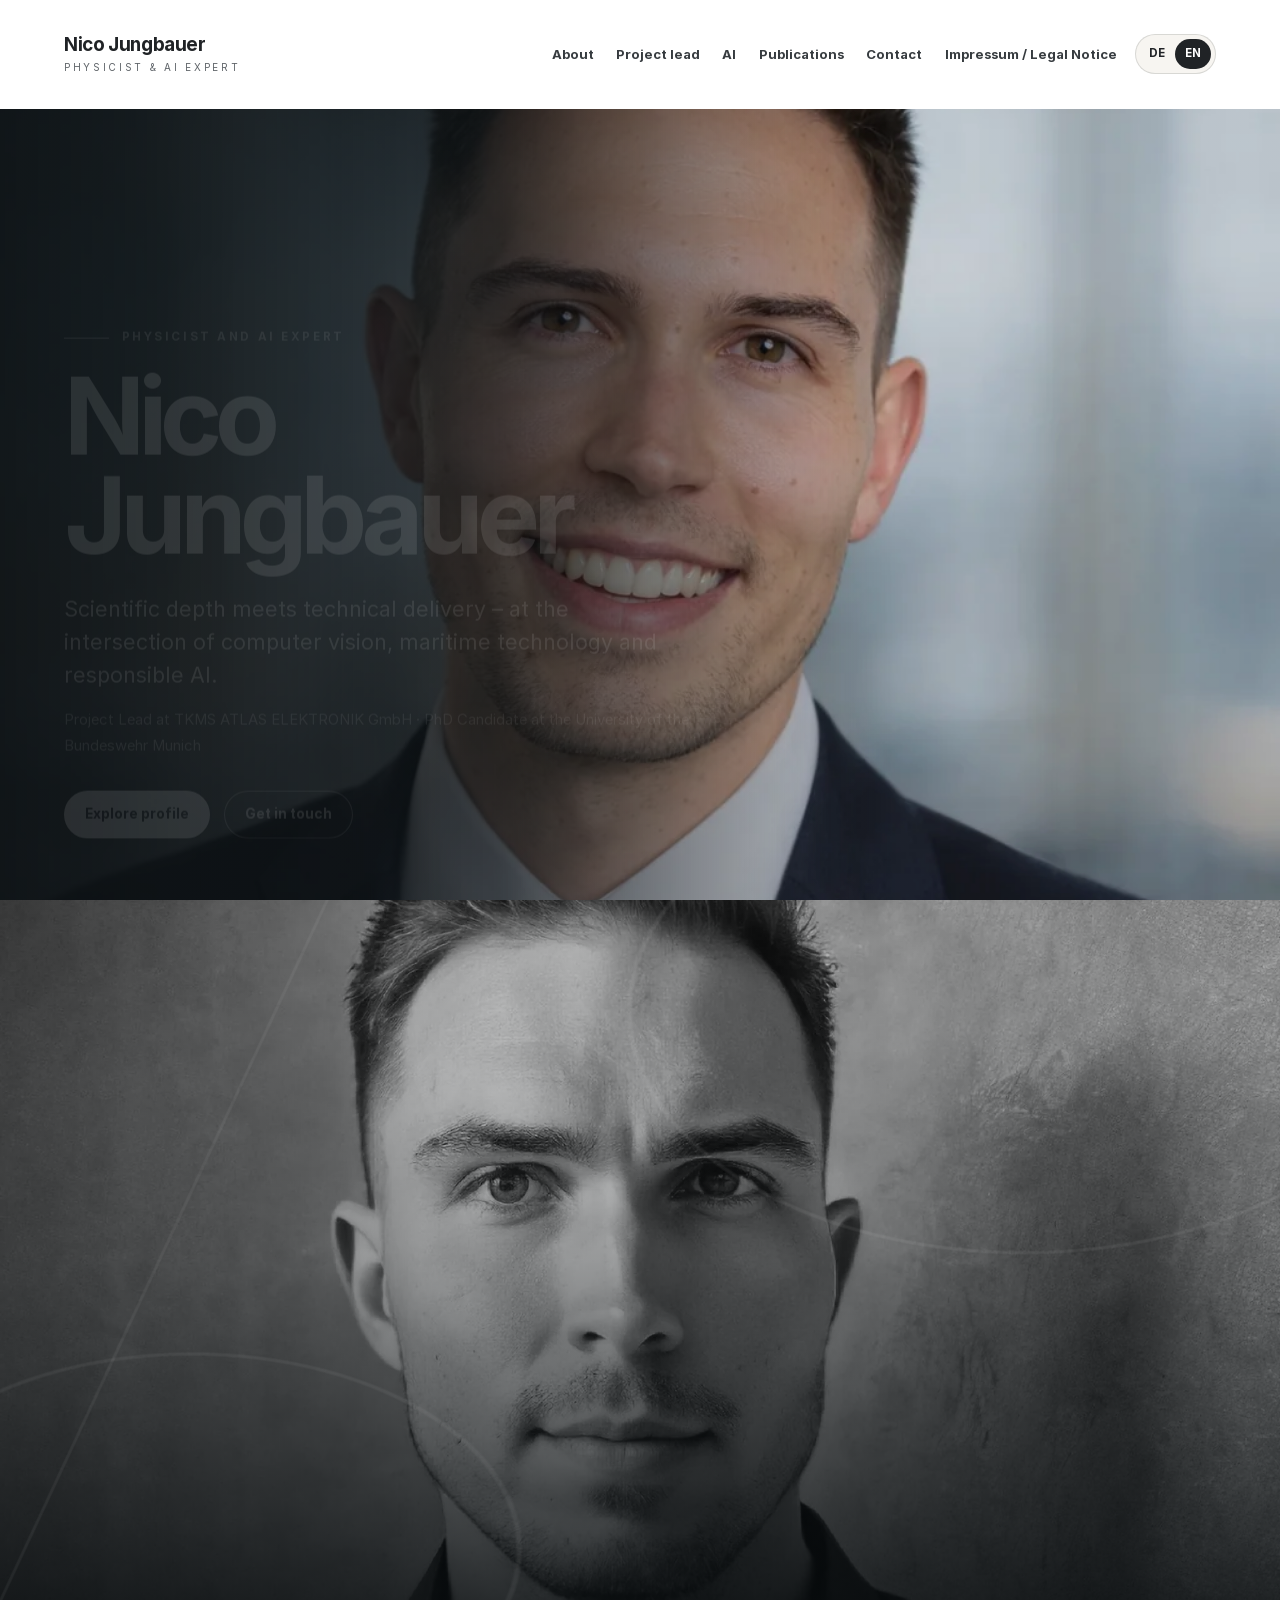
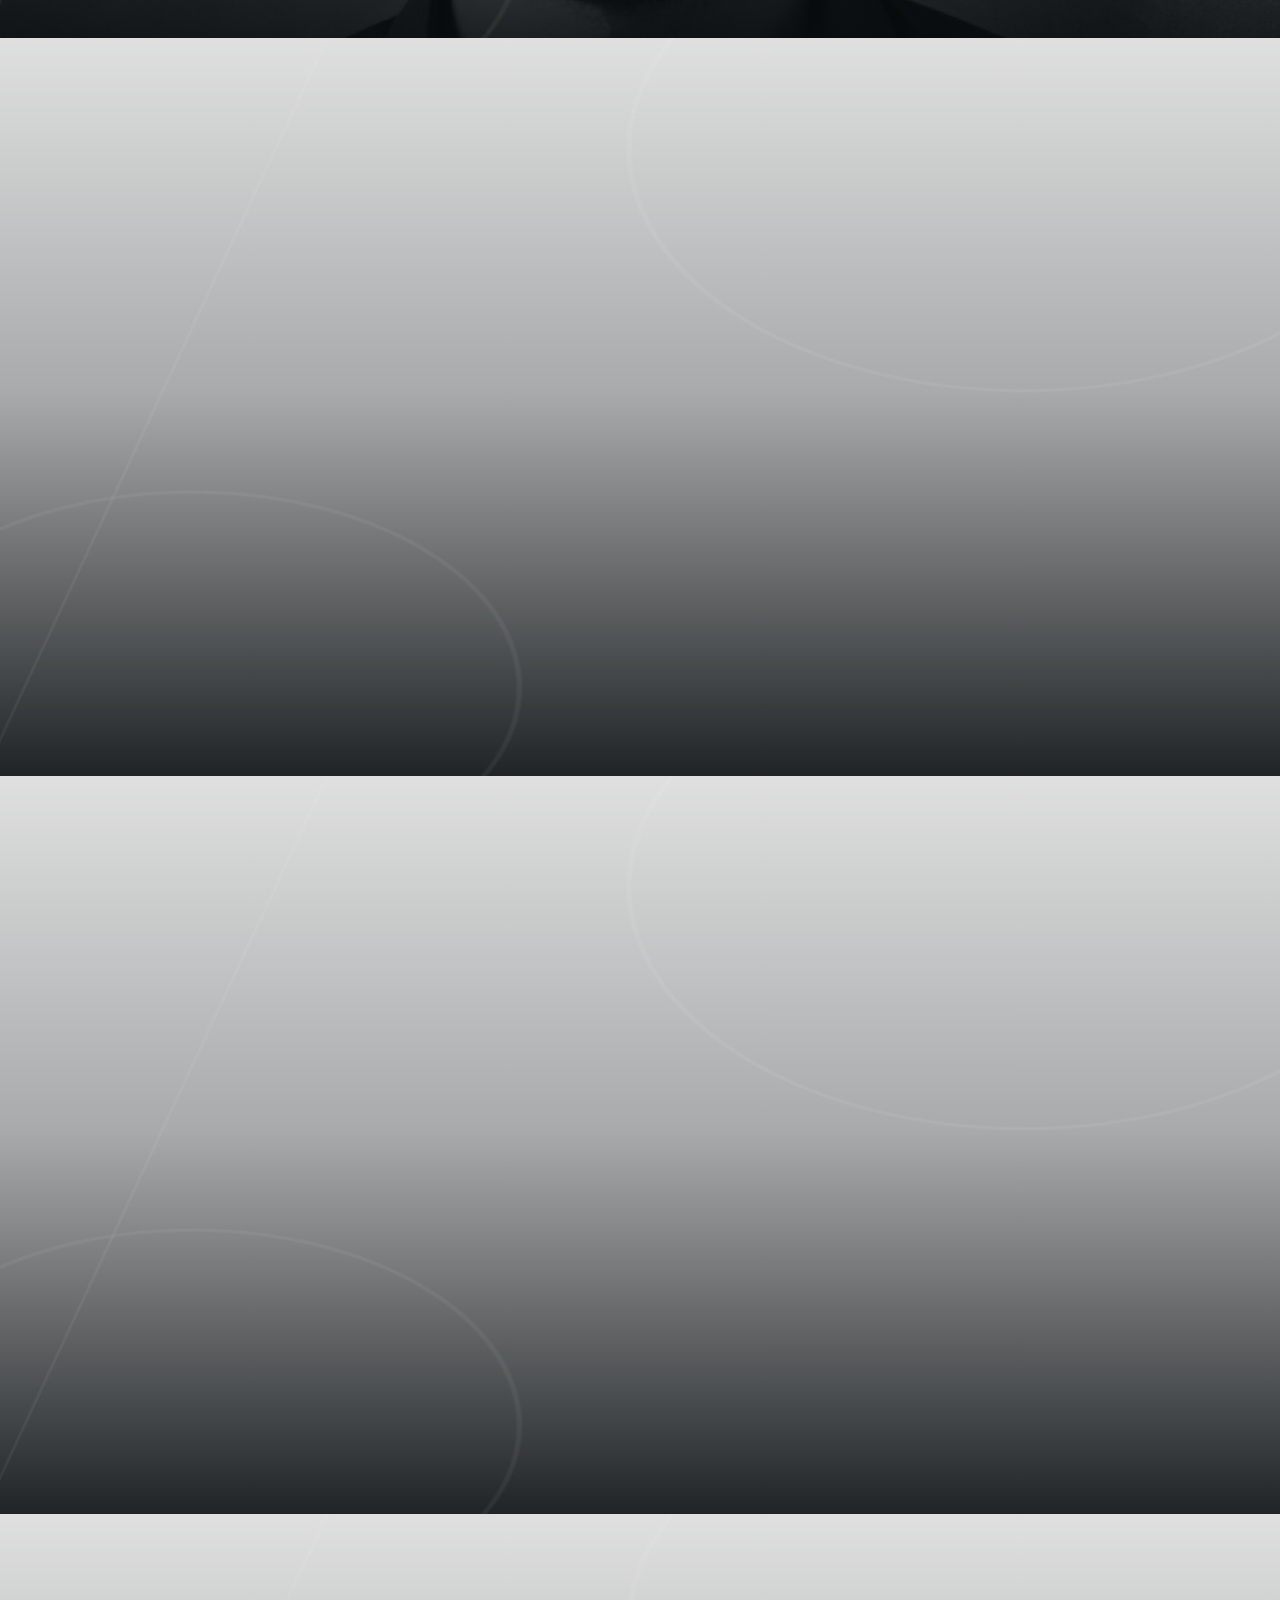
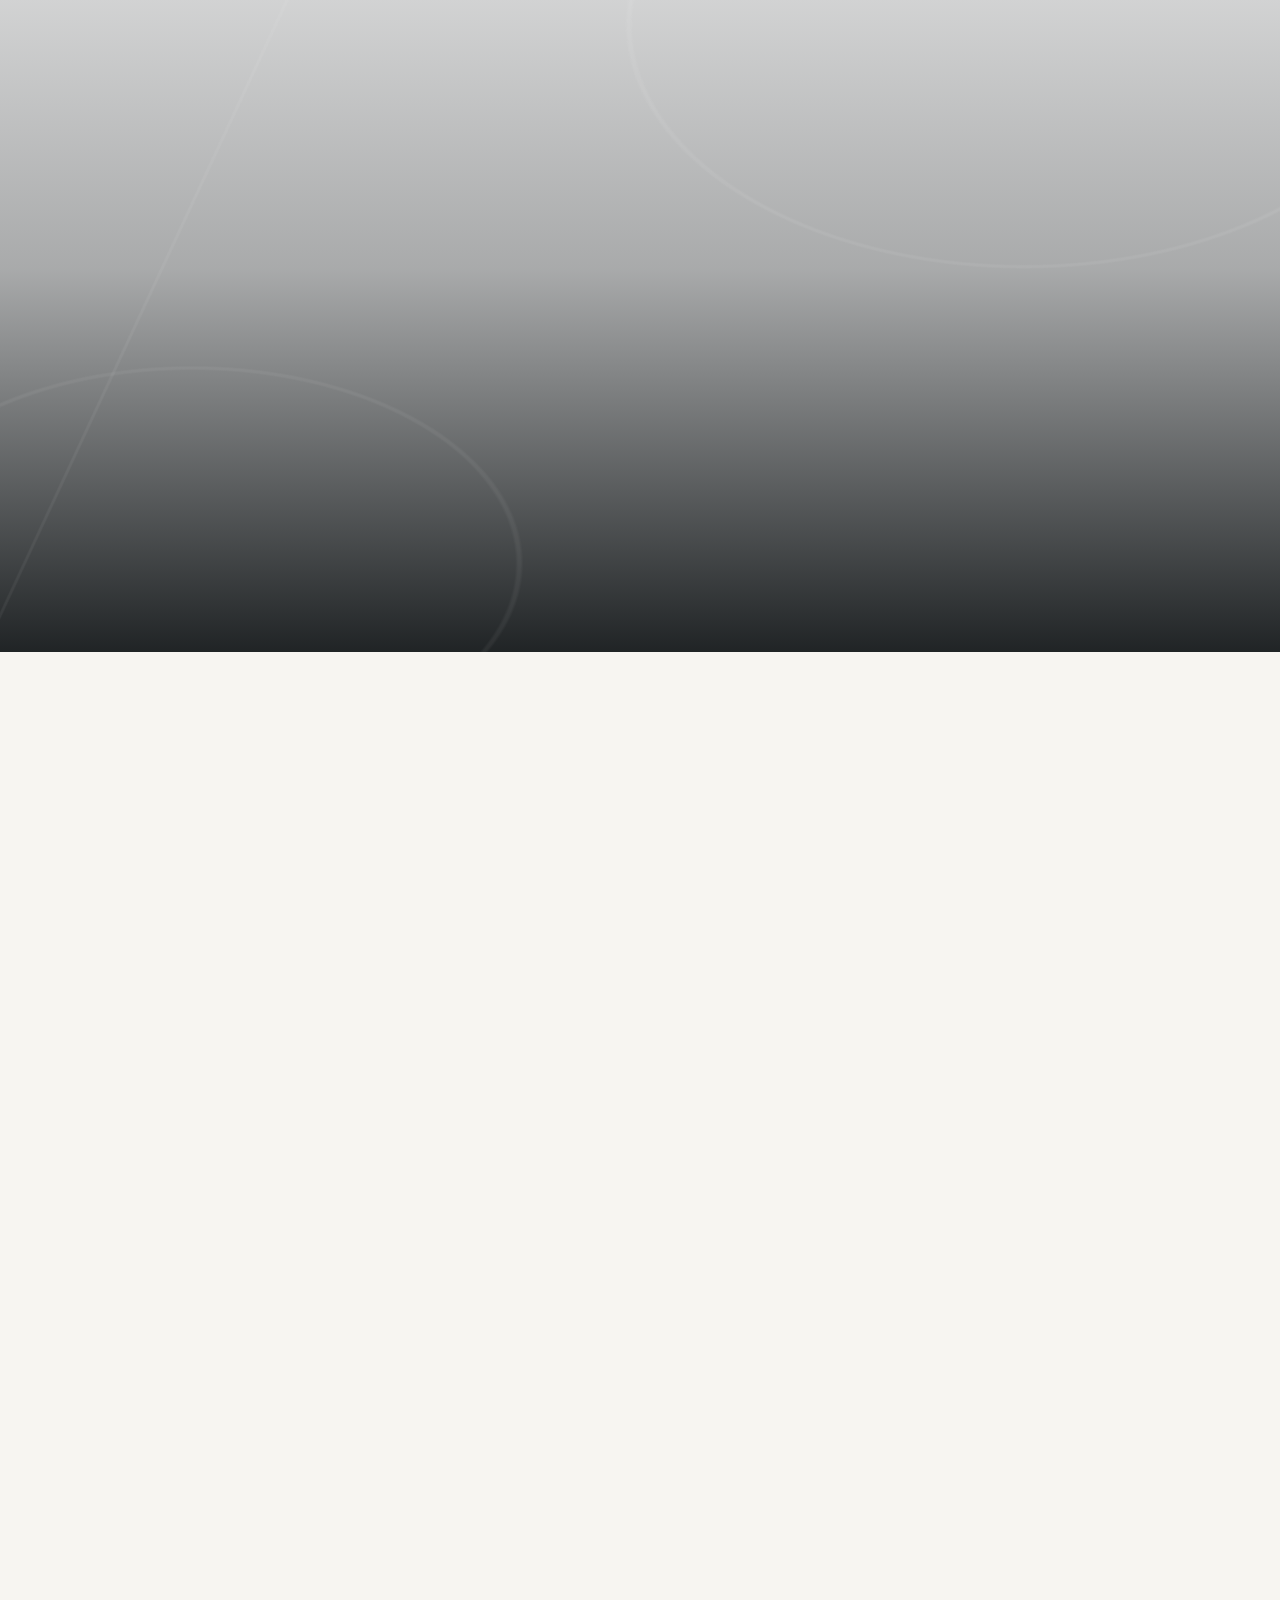
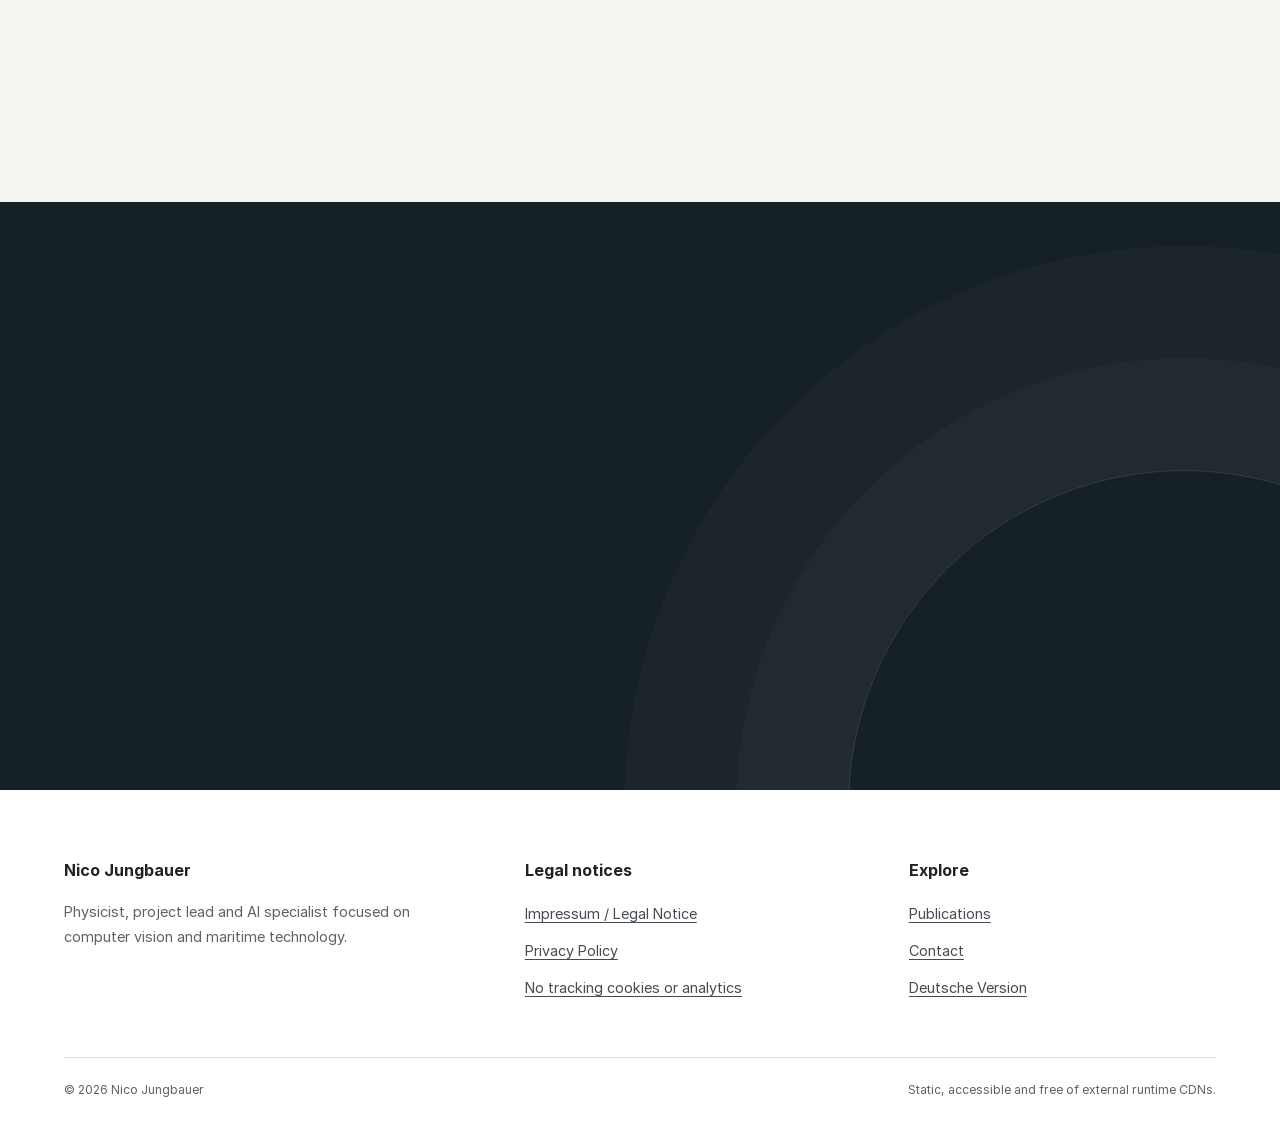
==== en/index.html @ d25a511f "Website veröffentlichen" ====
<!doctype html>
<html lang="en" class="no-js">
  <head>
    <meta charset="utf-8">
    <meta name="viewport" content="width=device-width, initial-scale=1">
    <meta name="color-scheme" content="light">
    <meta name="theme-color" content="#162126">
    <meta name="referrer" content="no-referrer">
    <meta
      http-equiv="Content-Security-Policy"
      content="default-src 'self'; base-uri 'self'; connect-src 'none'; font-src 'self'; form-action 'none'; frame-src 'none'; img-src 'self' data:; object-src 'none'; script-src 'self'; style-src 'self'"
    >
    <meta
      name="description"
      content="Nico Jungbauer – physicist, project lead and AI specialist focused on computer vision, explainable AI and maritime technology."
    >
    <meta name="robots" content="index, follow">
    <meta property="og:type" content="website">
    <meta property="og:locale" content="en_GB">
    <meta property="og:locale:alternate" content="de_DE">
    <meta property="og:title" content="Nico Jungbauer | Physicist &amp; AI Expert">
    <meta
      property="og:description"
      content="Project leadership, computer vision and responsible AI."
    >
    <meta property="og:url" content="https://jungbauernico.github.io/en/">
    <meta
      property="og:image"
      content="https://jungbauernico.github.io/assets/images/file_000000005a50720a90067e7f6952ca66-1024.webp"
    >
    <meta name="twitter:card" content="summary_large_image">
    <link rel="canonical" href="https://jungbauernico.github.io/en/">
    <link rel="alternate" hreflang="de" href="https://jungbauernico.github.io/">
    <link rel="alternate" hreflang="en" href="https://jungbauernico.github.io/en/">
    <link rel="alternate" hreflang="x-default" href="https://jungbauernico.github.io/">
    <link
      rel="preload"
      href="../assets/fonts/Inter-Regular.woff2"
      as="font"
      type="font/woff2"
      crossorigin
    >
    <link
      rel="preload"
      href="../assets/images/file_000000005a50720a90067e7f6952ca66-1024.webp"
      as="image"
      type="image/webp"
      media="(min-width: 769px)"
    >
    <link rel="stylesheet" href="../assets/css/styles.css">
    <script src="../assets/js/main.js" defer></script>
    <title>Nico Jungbauer | Physicist, Project Lead &amp; AI Specialist</title>
  </head>
  <body>
    <a class="skip-link" href="#main-content">Skip to content</a>

    <header class="site-header" data-header data-menu-open="false">
      <div class="nav-shell">
        <a class="brand" href="#top" aria-label="Nico Jungbauer – home">
          <span class="brand__name">Nico Jungbauer</span>
          <span class="brand__role">Physicist &amp; AI Expert</span>
        </a>

        <button
          class="nav-toggle"
          type="button"
          aria-expanded="false"
          aria-controls="primary-navigation"
          aria-label="Open navigation"
          data-menu-toggle
        >
          <span class="nav-toggle__lines" aria-hidden="true"></span>
        </button>

        <nav
          class="primary-nav"
          id="primary-navigation"
          aria-label="Primary navigation"
          data-navigation
        >
          <a href="#about">About</a>
          <a href="#project-lead">Project lead</a>
          <a href="#ai-specialist">AI</a>
          <a href="#publications">Publications</a>
          <a href="#contact">Contact</a>
          <a href="legal.html#impressum">Impressum / Legal Notice</a>
        </nav>

        <div class="language-switch" aria-label="Choose language">
          <a href="../" lang="de" hreflang="de" aria-label="Zur deutschen Version">DE</a>
          <span lang="en" aria-current="true">EN</span>
        </div>
      </div>
    </header>

    <main id="main-content">
      <section class="profile-section" id="top" aria-labelledby="profile-title">
        <picture class="profile-media">
          <source
            media="(min-width: 769px)"
            srcset="../assets/images/file_000000005a50720a90067e7f6952ca66-1024.webp"
            type="image/webp"
          >
          <img
            src="../assets/images/file_000000005a50720a90067e7f6952ca66-768.webp"
            alt="Portrait of Nico Jungbauer wearing a dark suit and blue tie"
            width="768"
            height="1152"
            fetchpriority="high"
            decoding="async"
          >
        </picture>
        <div class="profile-content">
          <div class="profile-copy reveal">
            <p class="eyebrow">Physicist and AI Expert</p>
            <h1 class="profile-title" id="profile-title">Nico Jungbauer</h1>
            <p class="profile-lead">
              Scientific depth meets technical delivery – at the intersection of computer
              vision, maritime technology and responsible AI.
            </p>
            <p class="profile-meta">
              Project Lead at TKMS ATLAS ELEKTRONIK GmbH · PhD Candidate at the University of
              the Bundeswehr Munich
            </p>
            <div class="button-row">
              <a class="button button--light" href="#about">Explore profile</a>
              <a class="button button--ghost" href="#contact">Get in touch</a>
            </div>
          </div>
        </div>
      </section>

      <section class="image-panel panel--about" id="about" aria-labelledby="about-title">
        <picture class="panel-media" aria-hidden="true">
          <source
            srcset="../assets/images/nico-jungbauer-about-960.webp 960w, ../assets/images/nico-jungbauer-about-1600.webp 1600w"
            sizes="100vw"
            type="image/webp"
          >
          <img
            src="../assets/images/nico-jungbauer-about-960.webp"
            alt=""
            width="960"
            height="959"
            loading="lazy"
            decoding="async"
          >
        </picture>
        <div class="panel-content">
          <div class="panel-copy reveal">
            <p class="section-index">01 · Profile</p>
            <h2 class="panel-title" id="about-title">About Me</h2>
            <p class="panel-text">
              Project Lead @ TKMS ATLAS ELEKTRONIK GmbH · PhD Candidate @ UniBw Munich
              (Computer Vision).
            </p>
          </div>
        </div>
      </section>

      <section
        class="image-panel panel--project"
        id="project-lead"
        aria-labelledby="project-title"
      >
        <picture class="panel-media" aria-hidden="true">
          <source
            srcset="../assets/images/project-lead-768.webp 768w, ../assets/images/project-lead-1024.webp 1024w"
            sizes="100vw"
            type="image/webp"
          >
          <img
            src="../assets/images/project-lead-768.webp"
            alt=""
            width="768"
            height="768"
            loading="lazy"
            decoding="async"
          >
        </picture>
        <div class="panel-content">
          <div class="panel-copy reveal">
            <p class="section-index">02 · Responsibility</p>
            <h2 class="panel-title" id="project-title">Project Lead</h2>
            <p class="panel-text">
              Leading a publicly funded project focusing on maritime defence technology.
              Responsible for resource planning, stakeholder management, and technical
              milestone delivery.
            </p>
          </div>
        </div>
      </section>

      <section
        class="image-panel panel--ai"
        id="ai-specialist"
        aria-labelledby="ai-title"
      >
        <picture class="panel-media" aria-hidden="true">
          <source
            srcset="../assets/images/xai-960.webp 960w, ../assets/images/xai-1536.webp 1536w"
            sizes="100vw"
            type="image/webp"
          >
          <img
            src="../assets/images/xai-960.webp"
            alt=""
            width="960"
            height="640"
            loading="lazy"
            decoding="async"
          >
        </picture>
        <div class="panel-content">
          <div class="panel-copy reveal">
            <p class="section-index">03 · Research</p>
            <h2 class="panel-title" id="ai-title">AI Specialist</h2>
            <p class="panel-text">
              Research at the Chair of Computer Vision. Focus: developing uncertainty-aware
              approaches and explainability methods for modern computer vision architectures.
            </p>
          </div>
        </div>
      </section>

      <section
        class="image-panel panel--physics"
        id="background"
        aria-labelledby="background-title"
      >
        <picture class="panel-media" aria-hidden="true">
          <source
            srcset="../assets/images/physics-768.webp 768w, ../assets/images/physics-1024.webp 1024w"
            sizes="100vw"
            type="image/webp"
          >
          <img
            src="../assets/images/physics-768.webp"
            alt=""
            width="768"
            height="768"
            loading="lazy"
            decoding="async"
          >
        </picture>
        <div class="panel-content">
          <div class="panel-copy reveal">
            <p class="section-index">04 · Background</p>
            <h2 class="panel-title" id="background-title">Physicist</h2>
            <p class="panel-text">
              Specialisation: computer vision and astroparticle physics. Thesis:
              classification of astroparticles using Graph Neural Networks.
            </p>
          </div>
        </div>
      </section>

      <section class="publications-section" id="publications" aria-labelledby="publications-title">
        <div class="shell">
          <div class="section-heading reveal">
            <h2 class="section-heading__title" id="publications-title">
              Publications &amp; intellectual property
            </h2>
            <p class="section-heading__copy">
              Work on maritime perception, explainable AI, uncertainty modelling and
              risk-aware autonomous navigation.
            </p>
          </div>

          <div class="publication-grid reveal">
            <article class="publication-card">
              <span class="publication-card__type">Patents</span>
              <h3 class="publication-card__title">Four patents filed</h3>
              <div class="publication-card__meta">
                <span>Technical innovations</span>
                <span aria-hidden="true">04</span>
              </div>
            </article>

            <a
              class="publication-card"
              href="https://so04.tci-thaijo.org/index.php/MTR/article/view/277976"
              target="_blank"
              rel="noopener noreferrer"
            >
              <span class="publication-card__type">Journal article</span>
              <h3 class="publication-card__title">
                Maritime vision datasets for autonomous navigation: A comparative analysis
              </h3>
              <div class="publication-card__meta">
                <span>Maritime Technology and Research</span>
                <span class="publication-card__arrow" aria-hidden="true">↗</span>
              </div>
              <span class="visually-hidden">Opens in a new tab</span>
            </a>

            <a
              class="publication-card"
              href="https://www.gcpr-vmv.de/online-proceedings"
              target="_blank"
              rel="noopener noreferrer"
            >
              <span class="publication-card__type">Conference paper</span>
              <h3 class="publication-card__title">
                Correlating Explainability and Predictive Uncertainty under Controlled
                Perturbations for Maritime Object Detection
              </h3>
              <div class="publication-card__meta">
                <span>GCPR / VMV</span>
                <span class="publication-card__arrow" aria-hidden="true">↗</span>
              </div>
              <span class="visually-hidden">Opens in a new tab</span>
            </a>

            <a
              class="publication-card"
              href="https://cmsweb.com.sg/rps2prod/esrel2026/epro/html/esrel26-p26183.html"
              target="_blank"
              rel="noopener noreferrer"
            >
              <span class="publication-card__type">Conference paper</span>
              <h3 class="publication-card__title">
                Quantitative Risk Assessment for Maritime Autonomous Navigation Using AI
                Perception Metrics and Bayesian Networks
              </h3>
              <div class="publication-card__meta">
                <span>ESREL 2026</span>
                <span class="publication-card__arrow" aria-hidden="true">↗</span>
              </div>
              <span class="visually-hidden">Opens in a new tab</span>
            </a>
          </div>
        </div>
      </section>

      <section class="contact-section" id="contact" aria-labelledby="contact-title">
        <div class="shell contact-layout">
          <div class="reveal">
            <p class="eyebrow">Contact</p>
            <h2 class="contact-title" id="contact-title">Let’s talk.</h2>
            <p class="contact-intro">
              For professional exchange on computer vision, explainable AI, maritime autonomy
              and technical project leadership.
            </p>
          </div>

          <ul class="contact-list reveal" aria-label="Contact options">
            <li>
              <a
                href="legal.html#impressum"
                data-email-link
                data-user="jnico"
                data-domain="hotmail.de"
              >
                <span class="contact-list__label">Email</span>
                <span class="contact-list__value" data-contact-value>
                  jnico [at] hotmail [dot] de
                </span>
                <span class="contact-list__arrow" aria-hidden="true">↗</span>
              </a>
            </li>
            <li>
              <a
                href="legal.html#impressum"
                data-phone-link
                data-country="49"
                data-number="1738203427"
              >
                <span class="contact-list__label">Phone</span>
                <span class="contact-list__value">+49 173 820 3427</span>
                <span class="contact-list__arrow" aria-hidden="true">↗</span>
              </a>
            </li>
            <li>
              <a
                href="https://linkedin.com/in/nico-jungbauer-97277a295"
                target="_blank"
                rel="noopener noreferrer"
              >
                <span class="contact-list__label">Network</span>
                <span class="contact-list__value">LinkedIn</span>
                <span class="contact-list__arrow" aria-hidden="true">↗</span>
                <span class="visually-hidden">Opens in a new tab</span>
              </a>
            </li>
            <li>
              <a
                href="legal.html#impressum"
                target="_blank"
                rel="noopener noreferrer"
                data-whatsapp-link
                data-country="49"
                data-number="1738203427"
              >
                <span class="contact-list__label">Messenger</span>
                <span class="contact-list__value">WhatsApp</span>
                <span class="contact-list__arrow" aria-hidden="true">↗</span>
                <span class="visually-hidden">Opens in a new tab</span>
              </a>
            </li>
          </ul>
        </div>
      </section>
    </main>

    <footer class="site-footer">
      <div class="shell">
        <div class="footer-grid">
          <div>
            <h2 class="footer-title">Nico Jungbauer</h2>
            <p class="footer-copy">
              Physicist, project lead and AI specialist focused on computer vision and
              maritime technology.
            </p>
          </div>
          <div>
            <h2 class="footer-title">Legal notices</h2>
            <ul class="footer-links">
              <li><a href="legal.html#impressum">Impressum / Legal Notice</a></li>
              <li><a href="legal.html#privacy">Privacy Policy</a></li>
              <li><a href="legal.html#privacy">No tracking cookies or analytics</a></li>
            </ul>
          </div>
          <div>
            <h2 class="footer-title">Explore</h2>
            <ul class="footer-links">
              <li><a href="#publications">Publications</a></li>
              <li><a href="#contact">Contact</a></li>
              <li><a href="../" lang="de" hreflang="de">Deutsche Version</a></li>
            </ul>
          </div>
        </div>
        <div class="footer-bottom">
          <p>© <span data-current-year>2026</span> Nico Jungbauer</p>
          <p>Static, accessible and free of external runtime CDNs.</p>
        </div>
      </div>
    </footer>
  </body>
</html>
---- assets/css/styles.css ----
@font-face {
  font-family: "Inter";
  src: url("../fonts/Inter-Regular.woff2") format("woff2");
  font-style: normal;
  font-weight: 400;
  font-display: swap;
}

@font-face {
  font-family: "Inter";
  src: url("../fonts/Inter-Bold.woff2") format("woff2");
  font-style: normal;
  font-weight: 700;
  font-display: swap;
}

:root {
  --ink: #202326;
  --ink-soft: #5d6267;
  --paper: #f7f5f1;
  --white: #ffffff;
  --line: rgba(32, 35, 38, 0.14);
  --accent: #296b86;
  --accent-dark: #154b62;
  --accent-pale: #dcecf2;
  --warm: #b96f4e;
  --header-height: 6.8rem;
  --content: min(72rem, calc(100% - 3rem));
  --reading: min(49rem, calc(100% - 3rem));
  --shadow: 0 1.5rem 4rem rgba(18, 24, 27, 0.14);
  --ease: cubic-bezier(0.22, 1, 0.36, 1);
}

*,
*::before,
*::after {
  box-sizing: border-box;
}

html {
  scroll-behavior: smooth;
  scroll-padding-top: calc(var(--header-height) + 1rem);
  color-scheme: light;
}

body {
  margin: 0;
  overflow-x: hidden;
  background: var(--white);
  color: var(--ink);
  font-family: "Inter", Arial, sans-serif;
  font-size: 1rem;
  line-height: 1.7;
  text-rendering: optimizeLegibility;
  -webkit-font-smoothing: antialiased;
}

body.menu-locked {
  overflow: hidden;
}

img,
picture {
  display: block;
  max-width: 100%;
}

a {
  color: inherit;
  text-underline-offset: 0.22em;
  text-decoration-thickness: 0.08em;
}

a:hover {
  text-decoration-thickness: 0.14em;
}

button,
input,
textarea,
select {
  font: inherit;
}

button,
a {
  -webkit-tap-highlight-color: transparent;
}

:focus-visible {
  outline: 0.2rem solid #ffd166;
  outline-offset: 0.25rem;
  box-shadow: 0 0 0 0.38rem #123f52;
}

::selection {
  background: var(--accent-pale);
  color: var(--ink);
}

.visually-hidden {
  position: absolute !important;
  width: 1px !important;
  height: 1px !important;
  padding: 0 !important;
  margin: -1px !important;
  overflow: hidden !important;
  clip: rect(0, 0, 0, 0) !important;
  white-space: nowrap !important;
  border: 0 !important;
}

.skip-link {
  position: fixed;
  z-index: 1000;
  top: 0.75rem;
  left: 0.75rem;
  padding: 0.7rem 1rem;
  border-radius: 0.35rem;
  background: var(--ink);
  color: var(--white);
  transform: translateY(-180%);
  transition: transform 160ms ease;
}

.skip-link:focus {
  transform: translateY(0);
}

.shell {
  width: var(--content);
  margin-inline: auto;
}

.site-header {
  position: sticky;
  z-index: 50;
  top: 0;
  height: var(--header-height);
  border-bottom: 1px solid transparent;
  background: rgba(255, 255, 255, 0.97);
  transition: height 220ms ease, border-color 220ms ease, box-shadow 220ms ease;
}

.site-header.is-scrolled {
  height: 5.4rem;
  border-color: var(--line);
  box-shadow: 0 0.5rem 2rem rgba(20, 25, 28, 0.07);
}

.nav-shell {
  position: relative;
  display: grid;
  grid-template-columns: minmax(12rem, 1fr) auto auto;
  align-items: center;
  gap: 1.15rem;
  width: var(--content);
  height: 100%;
  margin-inline: auto;
}

.brand {
  display: inline-flex;
  flex-direction: column;
  justify-self: start;
  text-decoration: none;
}

.brand__name {
  font-size: 1.18rem;
  font-weight: 700;
  line-height: 1.15;
  letter-spacing: -0.02em;
}

.brand__role {
  margin-top: 0.35rem;
  color: var(--ink-soft);
  font-size: 0.62rem;
  line-height: 1.2;
  letter-spacing: 0.27em;
  text-transform: uppercase;
}

.primary-nav {
  display: flex;
  align-items: center;
  gap: clamp(0.8rem, 1.75vw, 1.55rem);
}

.primary-nav a {
  position: relative;
  padding-block: 0.6rem;
  color: #363b3f;
  font-size: 0.82rem;
  font-weight: 700;
  text-decoration: none;
}

.primary-nav a::after {
  position: absolute;
  right: 0;
  bottom: 0.35rem;
  left: 0;
  height: 0.12rem;
  background: var(--accent);
  content: "";
  transform: scaleX(0);
  transform-origin: right;
  transition: transform 200ms ease;
}

.primary-nav a:hover::after,
.primary-nav a:focus-visible::after,
.primary-nav a[aria-current="page"]::after {
  transform: scaleX(1);
  transform-origin: left;
}

.language-switch {
  display: inline-flex;
  align-items: center;
  justify-self: end;
  min-height: 2.45rem;
  padding: 0.22rem;
  border: 1px solid var(--line);
  border-radius: 999px;
  background: var(--paper);
  font-size: 0.73rem;
  font-weight: 700;
  letter-spacing: 0.08em;
}

.language-switch a,
.language-switch span {
  display: grid;
  min-width: 2.25rem;
  min-height: 1.9rem;
  place-items: center;
  border-radius: 999px;
  text-decoration: none;
}

.language-switch [aria-current="true"] {
  background: var(--ink);
  color: var(--white);
}

.nav-toggle {
  display: none;
  width: 2.75rem;
  height: 2.75rem;
  padding: 0;
  border: 1px solid var(--line);
  border-radius: 50%;
  background: var(--white);
  color: var(--ink);
  cursor: pointer;
}

.nav-toggle__lines,
.nav-toggle__lines::before,
.nav-toggle__lines::after {
  display: block;
  width: 1.05rem;
  height: 0.12rem;
  margin-inline: auto;
  border-radius: 2px;
  background: currentColor;
  content: "";
  transition: transform 180ms ease, opacity 180ms ease;
}

.nav-toggle__lines::before {
  transform: translateY(-0.35rem);
}

.nav-toggle__lines::after {
  transform: translateY(0.23rem);
}

.site-header[data-menu-open="true"] .nav-toggle__lines {
  background: transparent;
}

.site-header[data-menu-open="true"] .nav-toggle__lines::before {
  background: var(--ink);
  transform: translateY(0.05rem) rotate(45deg);
}

.site-header[data-menu-open="true"] .nav-toggle__lines::after {
  background: var(--ink);
  transform: translateY(-0.08rem) rotate(-45deg);
}

.profile-section {
  position: relative;
  isolation: isolate;
  display: grid;
  min-height: calc(100svh - var(--header-height));
  overflow: hidden;
  background: #e9ecee;
}

.profile-section::after {
  position: absolute;
  z-index: -1;
  inset: 0;
  background:
    linear-gradient(90deg, rgba(12, 17, 20, 0.94) 0%, rgba(12, 17, 20, 0.76) 39%, rgba(12, 17, 20, 0.15) 70%),
    radial-gradient(circle at 15% 20%, rgba(77, 167, 199, 0.22), transparent 30%);
  content: "";
}

.profile-media {
  position: absolute;
  z-index: -2;
  inset: 0;
}

.profile-media img {
  width: 100%;
  height: 100%;
  object-fit: cover;
  object-position: 68% 28%;
}

.profile-content {
  align-self: end;
  width: var(--content);
  margin-inline: auto;
  padding-block: clamp(6rem, 15vh, 10rem) clamp(4.5rem, 10vh, 7rem);
  color: var(--white);
}

.profile-copy {
  max-width: 42rem;
}

.eyebrow {
  display: flex;
  align-items: center;
  gap: 0.8rem;
  margin: 0 0 1.25rem;
  color: rgba(255, 255, 255, 0.76);
  font-size: 0.73rem;
  font-weight: 700;
  letter-spacing: 0.22em;
  text-transform: uppercase;
}

.eyebrow::before {
  width: 2.8rem;
  height: 1px;
  background: currentColor;
  content: "";
}

.profile-title {
  max-width: 11ch;
  margin: 0;
  font-size: clamp(3.35rem, 8.3vw, 7.8rem);
  font-weight: 700;
  line-height: 0.93;
  letter-spacing: -0.065em;
}

.profile-lead {
  max-width: 39rem;
  margin: 1.7rem 0 0;
  color: rgba(255, 255, 255, 0.91);
  font-size: clamp(1.05rem, 1.7vw, 1.34rem);
  line-height: 1.55;
}

.profile-meta {
  max-width: 43rem;
  margin: 1rem 0 0;
  color: rgba(255, 255, 255, 0.69);
  font-size: 0.93rem;
}

.button-row {
  display: flex;
  flex-wrap: wrap;
  gap: 0.85rem;
  margin-top: 2rem;
}

.button {
  display: inline-flex;
  align-items: center;
  justify-content: center;
  min-height: 3rem;
  padding: 0.7rem 1.25rem;
  border: 1px solid transparent;
  border-radius: 999px;
  font-size: 0.86rem;
  font-weight: 700;
  text-decoration: none;
  transition: transform 180ms ease, background 180ms ease, border-color 180ms ease;
}

.button:hover {
  transform: translateY(-0.14rem);
}

.button--light {
  background: var(--white);
  color: var(--ink);
}

.button--ghost {
  border-color: rgba(255, 255, 255, 0.55);
  background: rgba(255, 255, 255, 0.07);
  color: var(--white);
  backdrop-filter: blur(0.5rem);
}

.image-panel {
  position: relative;
  isolation: isolate;
  display: grid;
  min-height: clamp(34rem, 82svh, 49rem);
  overflow: hidden;
  color: var(--white);
}

.panel-media,
.panel-media img {
  position: absolute;
  z-index: -2;
  inset: 0;
  width: 100%;
  height: 100%;
}

.panel-media img {
  object-fit: cover;
  transition: transform 1.2s var(--ease), filter 1.2s var(--ease);
}

.image-panel::before,
.image-panel::after {
  position: absolute;
  z-index: -1;
  inset: 0;
  content: "";
  pointer-events: none;
}

.image-panel::before {
  background: linear-gradient(0deg, rgba(8, 12, 14, 0.9) 0%, rgba(8, 12, 14, 0.35) 52%, rgba(8, 12, 14, 0.13) 100%);
}

.image-panel::after {
  opacity: 0.45;
  background:
    linear-gradient(115deg, transparent 0 20%, rgba(255, 255, 255, 0.12) 20.1% 20.2%, transparent 20.3% 100%),
    radial-gradient(ellipse at 80% 15%, transparent 0 27%, rgba(255, 255, 255, 0.14) 27.2% 27.35%, transparent 27.55% 100%),
    radial-gradient(ellipse at 15% 88%, transparent 0 21%, rgba(255, 255, 255, 0.12) 21.2% 21.35%, transparent 21.55% 100%);
}

.image-panel:hover .panel-media img {
  transform: scale(1.025);
}

.panel--about .panel-media img {
  filter: grayscale(1) contrast(1.06);
  object-position: center 31%;
}

.panel--project .panel-media img {
  object-position: center 42%;
}

.panel--ai .panel-media img {
  filter: saturate(0.62) contrast(1.07);
  object-position: center;
}

.panel--physics .panel-media img {
  object-position: center;
}

.panel-content {
  align-self: end;
  width: var(--content);
  margin-inline: auto;
  padding-block: clamp(4.5rem, 11vh, 7.5rem);
}

.panel-copy {
  max-width: 53rem;
}

.section-index {
  margin: 0 0 1.15rem;
  color: rgba(255, 255, 255, 0.68);
  font-size: 0.74rem;
  font-weight: 700;
  letter-spacing: 0.2em;
  text-transform: uppercase;
}

.panel-title {
  max-width: 14ch;
  margin: 0;
  font-size: clamp(2.55rem, 6.3vw, 5.35rem);
  line-height: 0.98;
  letter-spacing: -0.052em;
}

.panel-text {
  max-width: 51rem;
  margin: 1.45rem 0 0;
  color: rgba(255, 255, 255, 0.9);
  font-size: clamp(1rem, 1.55vw, 1.22rem);
  font-weight: 700;
  line-height: 1.7;
}

.publications-section {
  padding-block: clamp(5.5rem, 10vw, 9rem);
  background: var(--paper);
}

.section-heading {
  display: grid;
  grid-template-columns: minmax(0, 0.8fr) minmax(18rem, 1.2fr);
  gap: clamp(2rem, 6vw, 6rem);
  align-items: end;
  margin-bottom: 3.4rem;
}

.section-heading__title {
  max-width: 12ch;
  margin: 0;
  font-size: clamp(2.6rem, 5.5vw, 4.7rem);
  line-height: 1;
  letter-spacing: -0.055em;
}

.section-heading__copy {
  max-width: 37rem;
  margin: 0;
  color: var(--ink-soft);
  font-size: 1.05rem;
}

.publication-grid {
  display: grid;
  grid-template-columns: repeat(2, minmax(0, 1fr));
  gap: 1px;
  overflow: hidden;
  border: 1px solid var(--line);
  border-radius: 1.2rem;
  background: var(--line);
}

.publication-card {
  position: relative;
  display: flex;
  min-height: 19rem;
  flex-direction: column;
  justify-content: space-between;
  padding: clamp(1.5rem, 4vw, 2.6rem);
  background: var(--white);
  text-decoration: none;
  transition: color 200ms ease, background 200ms ease;
}

a.publication-card:hover {
  background: var(--accent-dark);
  color: var(--white);
}

.publication-card__type {
  color: var(--accent);
  font-size: 0.71rem;
  font-weight: 700;
  letter-spacing: 0.16em;
  text-transform: uppercase;
}

a.publication-card:hover .publication-card__type {
  color: #b9deea;
}

.publication-card__title {
  margin: 2.5rem 0 1.2rem;
  font-size: clamp(1.25rem, 2.3vw, 1.75rem);
  line-height: 1.23;
  letter-spacing: -0.025em;
}

.publication-card__meta {
  display: flex;
  align-items: center;
  justify-content: space-between;
  gap: 1rem;
  color: var(--ink-soft);
  font-size: 0.82rem;
}

a.publication-card:hover .publication-card__meta {
  color: rgba(255, 255, 255, 0.72);
}

.publication-card__arrow {
  font-size: 1.35rem;
  line-height: 1;
  transition: transform 180ms ease;
}

a.publication-card:hover .publication-card__arrow {
  transform: translate(0.2rem, -0.2rem);
}

.contact-section {
  position: relative;
  overflow: hidden;
  padding-block: clamp(5.5rem, 11vw, 10rem);
  background: #162126;
  color: var(--white);
}

.contact-section::after {
  position: absolute;
  right: -15rem;
  bottom: -22rem;
  width: 42rem;
  height: 42rem;
  border: 1px solid rgba(255, 255, 255, 0.13);
  border-radius: 50%;
  box-shadow: 0 0 0 7rem rgba(255, 255, 255, 0.025), 0 0 0 14rem rgba(255, 255, 255, 0.018);
  content: "";
}

.contact-layout {
  position: relative;
  z-index: 1;
  display: grid;
  grid-template-columns: minmax(0, 0.9fr) minmax(20rem, 1.1fr);
  gap: clamp(3rem, 9vw, 8rem);
  align-items: start;
}

.contact-title {
  margin: 0;
  font-size: clamp(3rem, 7.5vw, 6.4rem);
  line-height: 0.95;
  letter-spacing: -0.06em;
}

.contact-intro {
  max-width: 34rem;
  margin: 1.5rem 0 0;
  color: rgba(255, 255, 255, 0.72);
  font-size: 1.05rem;
}

.contact-list {
  display: grid;
  margin: 0;
  padding: 0;
  border-top: 1px solid rgba(255, 255, 255, 0.2);
  list-style: none;
}

.contact-list li {
  border-bottom: 1px solid rgba(255, 255, 255, 0.2);
}

.contact-list a {
  display: grid;
  grid-template-columns: 8rem minmax(0, 1fr) auto;
  gap: 1rem;
  align-items: center;
  min-height: 4.7rem;
  padding-block: 0.85rem;
  text-decoration: none;
}

.contact-list__label {
  color: rgba(255, 255, 255, 0.55);
  font-size: 0.73rem;
  font-weight: 700;
  letter-spacing: 0.14em;
  text-transform: uppercase;
}

.contact-list__value {
  overflow-wrap: anywhere;
  font-weight: 700;
}

.contact-list__arrow {
  transition: transform 180ms ease;
}

.contact-list a:hover .contact-list__arrow {
  transform: translate(0.2rem, -0.2rem);
}

.site-footer {
  padding-block: 4.2rem 1.6rem;
  background: var(--white);
}

.footer-grid {
  display: grid;
  grid-template-columns: 1.25fr 1fr 1fr;
  gap: clamp(2rem, 6vw, 6rem);
  padding-bottom: 3.5rem;
}

.footer-title {
  margin: 0 0 1rem;
  font-size: 1rem;
}

.footer-copy {
  max-width: 24rem;
  margin: 0;
  color: var(--ink-soft);
  font-size: 0.9rem;
}

.footer-links {
  display: grid;
  gap: 0.6rem;
  margin: 0;
  padding: 0;
  list-style: none;
}

.footer-links a {
  color: #454b50;
  font-size: 0.9rem;
}

.footer-bottom {
  display: flex;
  justify-content: space-between;
  gap: 1rem;
  padding-top: 1.4rem;
  border-top: 1px solid var(--line);
  color: var(--ink-soft);
  font-size: 0.76rem;
}

.footer-bottom p {
  margin: 0;
}

.legal-hero {
  padding-block: clamp(4rem, 8vw, 7rem);
  background: var(--paper);
}

.back-link {
  display: inline-flex;
  align-items: center;
  gap: 0.5rem;
  margin-bottom: 2.4rem;
  color: var(--ink-soft);
  font-size: 0.86rem;
  font-weight: 700;
}

.legal-hero h1 {
  max-width: 11ch;
  margin: 0;
  font-size: clamp(3.1rem, 7.5vw, 6.5rem);
  line-height: 0.95;
  letter-spacing: -0.06em;
}

.legal-hero p {
  max-width: 44rem;
  margin: 1.4rem 0 0;
  color: var(--ink-soft);
  font-size: 1.04rem;
}

.legal-layout {
  display: grid;
  grid-template-columns: 15rem minmax(0, 1fr);
  gap: clamp(3rem, 8vw, 7rem);
  width: var(--content);
  margin-inline: auto;
  padding-block: clamp(4.5rem, 9vw, 8rem);
}

.legal-toc {
  position: sticky;
  top: calc(var(--header-height) + 2rem);
  align-self: start;
  padding: 1.4rem;
  border: 1px solid var(--line);
  border-radius: 0.9rem;
}

.legal-toc h2 {
  margin: 0 0 0.8rem;
  font-size: 0.75rem;
  letter-spacing: 0.14em;
  text-transform: uppercase;
}

.legal-toc ol {
  display: grid;
  gap: 0.45rem;
  margin: 0;
  padding-left: 1.25rem;
  color: var(--ink-soft);
  font-size: 0.83rem;
}

.legal-copy {
  min-width: 0;
  max-width: 50rem;
}

.legal-copy > section + section {
  margin-top: 6rem;
  padding-top: 5rem;
  border-top: 1px solid var(--line);
}

.legal-copy h2 {
  margin: 0 0 1.8rem;
  font-size: clamp(2.1rem, 4.5vw, 3.5rem);
  line-height: 1.05;
  letter-spacing: -0.045em;
}

.legal-copy h3 {
  margin: 2.6rem 0 0.8rem;
  font-size: 1.18rem;
  line-height: 1.35;
}

.legal-copy h4 {
  margin: 1.6rem 0 0.55rem;
  font-size: 1rem;
}

.legal-copy p,
.legal-copy li {
  color: #4c5257;
}

.legal-copy p {
  margin: 0 0 1rem;
}

.legal-copy ul {
  margin: 0.6rem 0 1.4rem;
  padding-left: 1.2rem;
}

.legal-copy address {
  margin: 1rem 0;
  padding: 1.4rem;
  border-left: 0.22rem solid var(--accent);
  background: var(--paper);
  font-style: normal;
}

.legal-copy .notice {
  padding: 1rem 1.2rem;
  border: 1px solid #c8dce4;
  border-radius: 0.7rem;
  background: #eff7fa;
  color: #264754;
  font-size: 0.9rem;
}

.updated {
  display: inline-flex;
  margin-bottom: 1.6rem;
  padding: 0.28rem 0.68rem;
  border-radius: 999px;
  background: var(--accent-pale);
  color: var(--accent-dark) !important;
  font-size: 0.74rem;
  font-weight: 700;
}

.error-page {
  display: grid;
  min-height: calc(100svh - var(--header-height));
  place-items: center;
  padding: 3rem 1.5rem;
  background: var(--paper);
  text-align: center;
}

.error-page__code {
  margin: 0;
  color: var(--accent);
  font-size: clamp(5rem, 20vw, 12rem);
  font-weight: 700;
  line-height: 0.85;
  letter-spacing: -0.08em;
}

.error-page h1 {
  margin: 1.5rem 0 0.65rem;
  font-size: clamp(1.7rem, 4vw, 2.6rem);
}

.error-page p {
  max-width: 35rem;
  margin: 0 auto 1.8rem;
  color: var(--ink-soft);
}

.no-js .reveal {
  opacity: 1;
  transform: none;
}

.js .reveal {
  opacity: 0;
  transform: translateY(2rem);
  transition: opacity 700ms var(--ease), transform 700ms var(--ease);
}

.js .reveal.is-visible {
  opacity: 1;
  transform: none;
}

@media (max-width: 68rem) {
  :root {
    --content: min(100% - 2.5rem, 62rem);
  }

  .nav-shell {
    grid-template-columns: minmax(10rem, 1fr) auto auto;
  }

  .js .nav-toggle {
    display: grid;
    place-items: center;
  }

  .js .primary-nav {
    position: absolute;
    top: calc(100% - 0.25rem);
    right: 0;
    display: grid;
    width: min(22rem, calc(100vw - 2rem));
    max-height: calc(100svh - var(--header-height) - 1rem);
    gap: 0;
    overflow: auto;
    padding: 0.75rem;
    border: 1px solid var(--line);
    border-radius: 1rem;
    background: var(--white);
    box-shadow: var(--shadow);
    opacity: 0;
    pointer-events: none;
    transform: translateY(-0.6rem) scale(0.98);
    transform-origin: top right;
    transition: opacity 160ms ease, transform 160ms ease, visibility 160ms ease;
    visibility: hidden;
  }

  .js .site-header[data-menu-open="true"] .primary-nav {
    opacity: 1;
    pointer-events: auto;
    transform: none;
    visibility: visible;
  }

  .js .primary-nav a {
    min-height: 3rem;
    padding: 0.85rem 1rem;
    border-radius: 0.6rem;
    font-size: 0.95rem;
  }

  .js .primary-nav a:hover {
    background: var(--paper);
  }

  .js .primary-nav a::after {
    display: none;
  }

  .no-js .nav-shell {
    grid-template-columns: 1fr auto;
    height: auto;
    padding-block: 1rem;
  }

  .no-js .site-header {
    height: auto;
  }

  .no-js .primary-nav {
    grid-column: 1 / -1;
    flex-wrap: wrap;
    padding-bottom: 0.5rem;
  }

  .section-heading,
  .contact-layout {
    grid-template-columns: 1fr;
  }

  .section-heading {
    align-items: start;
  }

  .section-heading__title {
    max-width: 15ch;
  }

  .legal-layout {
    grid-template-columns: 1fr;
  }

  .legal-toc {
    position: static;
  }
}

@media (max-width: 46rem) {
  :root {
    --header-height: 5.5rem;
    --content: min(100% - 2rem, 40rem);
    --reading: min(100% - 2rem, 40rem);
  }

  .site-header.is-scrolled {
    height: 5rem;
  }

  .nav-shell {
    grid-template-columns: minmax(0, 1fr) auto auto;
    gap: 0.55rem;
  }

  .brand__name {
    font-size: 1rem;
  }

  .brand__role {
    max-width: 12rem;
    overflow: hidden;
    font-size: 0.55rem;
    letter-spacing: 0.18em;
    text-overflow: ellipsis;
    white-space: nowrap;
  }

  .language-switch {
    min-height: 2.35rem;
  }

  .language-switch a,
  .language-switch span {
    min-width: 2rem;
    min-height: 1.8rem;
  }

  .nav-toggle {
    width: 2.55rem;
    height: 2.55rem;
  }

  .profile-section {
    min-height: 43rem;
  }

  .profile-section::after {
    background: linear-gradient(0deg, rgba(10, 14, 17, 0.95) 0%, rgba(10, 14, 17, 0.52) 50%, rgba(10, 14, 17, 0.08) 100%);
  }

  .profile-media img {
    object-position: 50% 18%;
  }

  .profile-content {
    padding-block: 11rem 3.3rem;
  }

  .profile-title {
    font-size: clamp(3.2rem, 16vw, 5.3rem);
  }

  .profile-lead {
    font-size: 1rem;
  }

  .profile-meta {
    font-size: 0.82rem;
  }

  .button-row {
    gap: 0.55rem;
  }

  .button {
    min-height: 2.8rem;
    padding-inline: 1rem;
    font-size: 0.8rem;
  }

  .image-panel {
    min-height: 30rem;
  }

  .panel-content {
    padding-block: 4rem 3.3rem;
  }

  .panel-title {
    font-size: clamp(2.4rem, 12vw, 3.75rem);
  }

  .panel-text {
    font-size: 0.93rem;
    line-height: 1.65;
  }

  .panel--about .panel-media img {
    object-position: 51% 28%;
  }

  .publication-grid {
    grid-template-columns: 1fr;
  }

  .publication-card {
    min-height: 15rem;
  }

  .contact-list a {
    grid-template-columns: 1fr auto;
    gap: 0.35rem 1rem;
    padding-block: 1rem;
  }

  .contact-list__label {
    grid-column: 1 / -1;
  }

  .footer-grid {
    grid-template-columns: 1fr;
    gap: 2.2rem;
  }

  .footer-bottom {
    flex-direction: column;
  }

  .legal-hero h1 {
    font-size: clamp(2.85rem, 15vw, 4.3rem);
  }

  .legal-layout {
    width: var(--reading);
  }

  .legal-copy > section + section {
    margin-top: 4rem;
    padding-top: 3.5rem;
  }
}

@media (prefers-reduced-motion: reduce) {
  *,
  *::before,
  *::after {
    scroll-behavior: auto !important;
    transition-duration: 0.01ms !important;
    animation-duration: 0.01ms !important;
    animation-iteration-count: 1 !important;
  }

  .js .reveal {
    opacity: 1;
    transform: none;
  }
}

@media (prefers-contrast: more) {
  :root {
    --ink-soft: #3d4246;
    --line: rgba(0, 0, 0, 0.38);
  }

  .profile-section::after,
  .image-panel::before {
    opacity: 1;
  }
}

@media print {
  .site-header,
  .skip-link,
  .button-row,
  .legal-toc,
  .site-footer {
    display: none !important;
  }

  body {
    color: #000;
    font-family: Arial, sans-serif;
    font-size: 11pt;
  }

  .legal-hero,
  .legal-layout {
    width: 100%;
    padding: 0;
    background: #fff;
  }

  .legal-copy {
    max-width: none;
  }

  .legal-copy a {
    overflow-wrap: anywhere;
  }
}
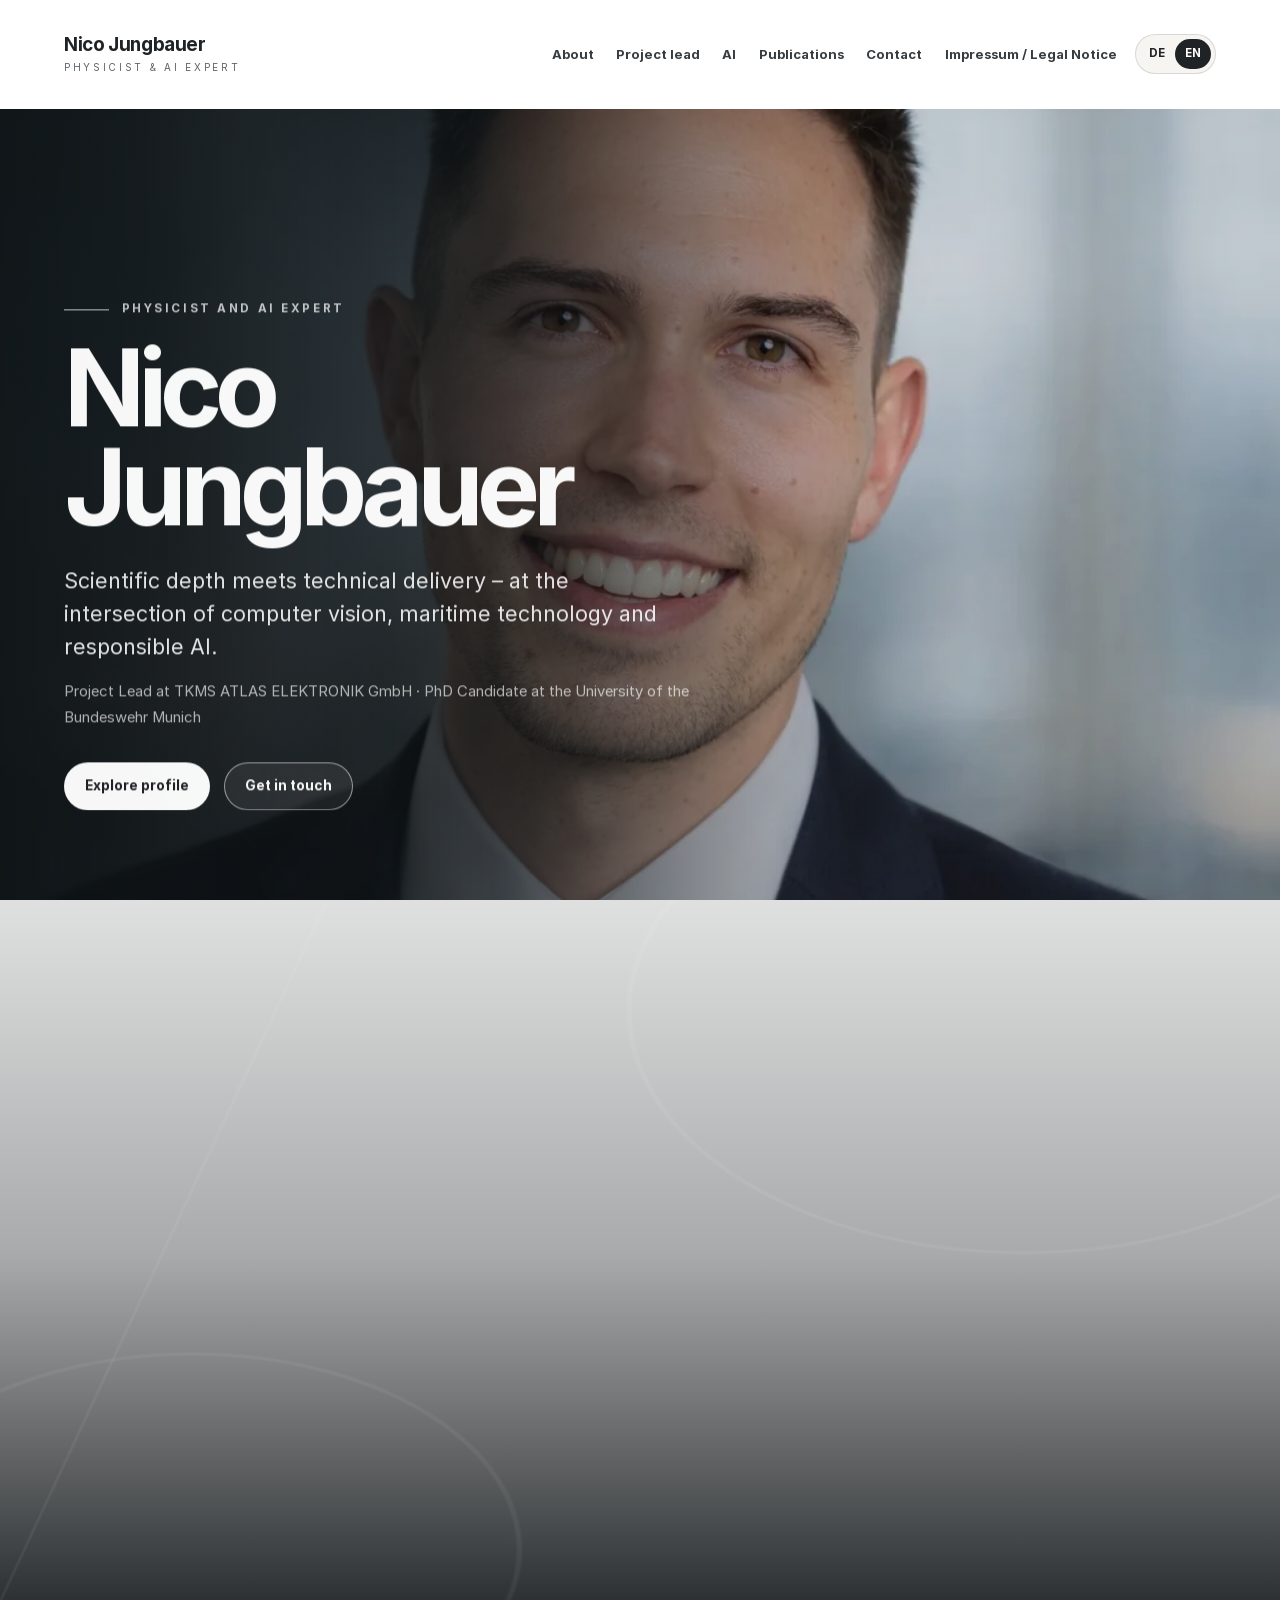
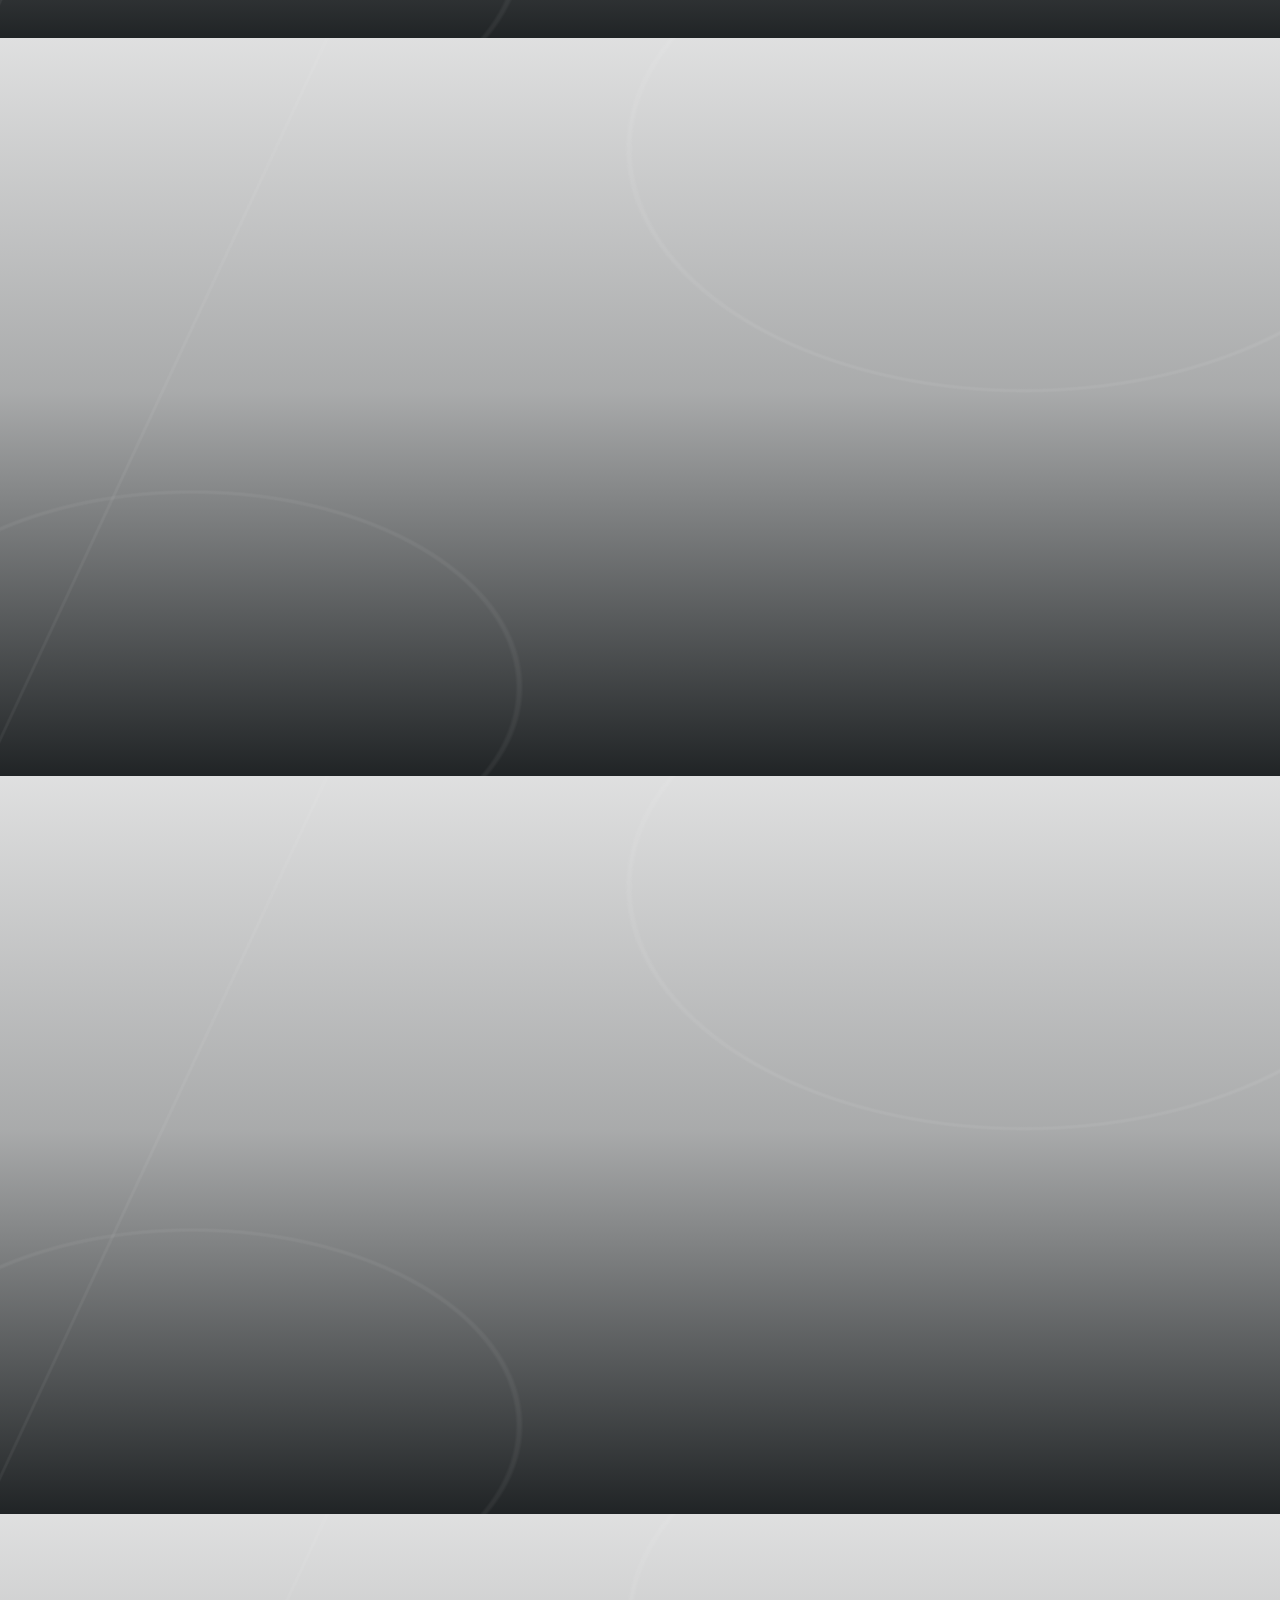
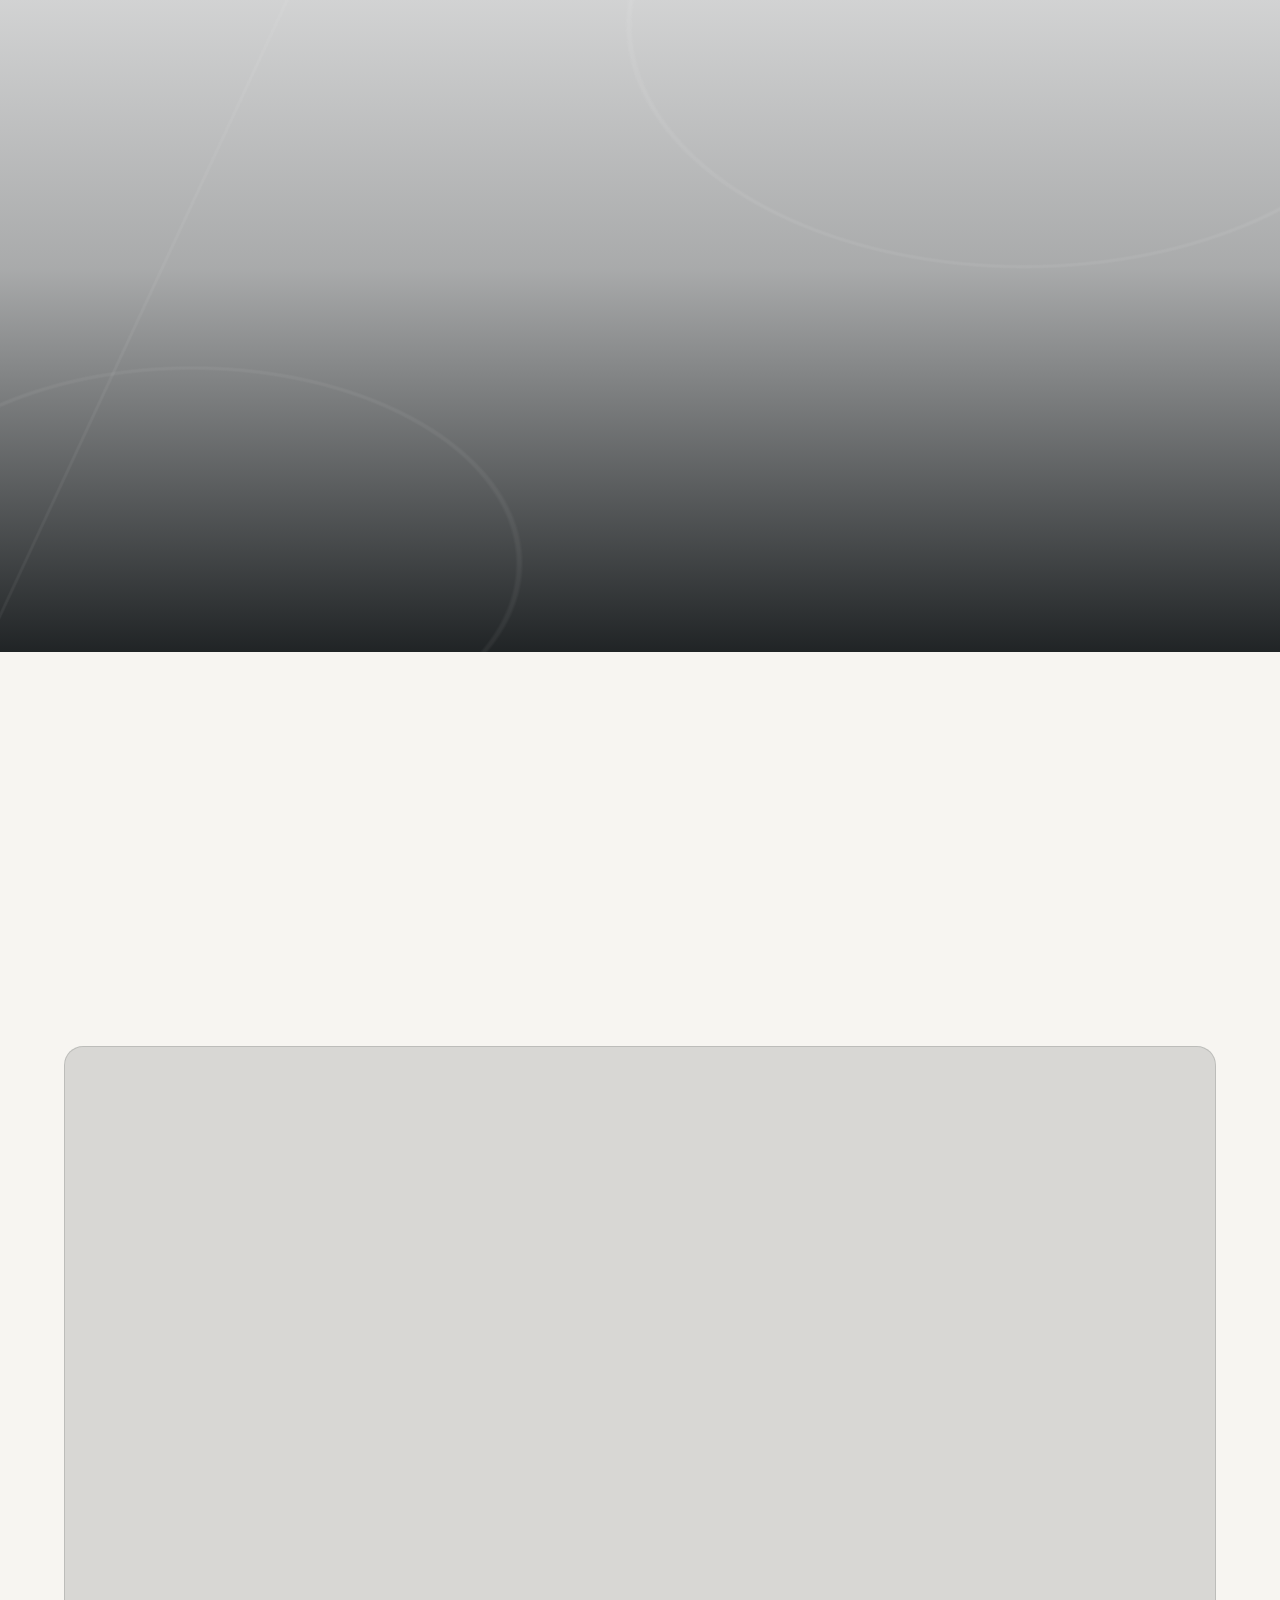
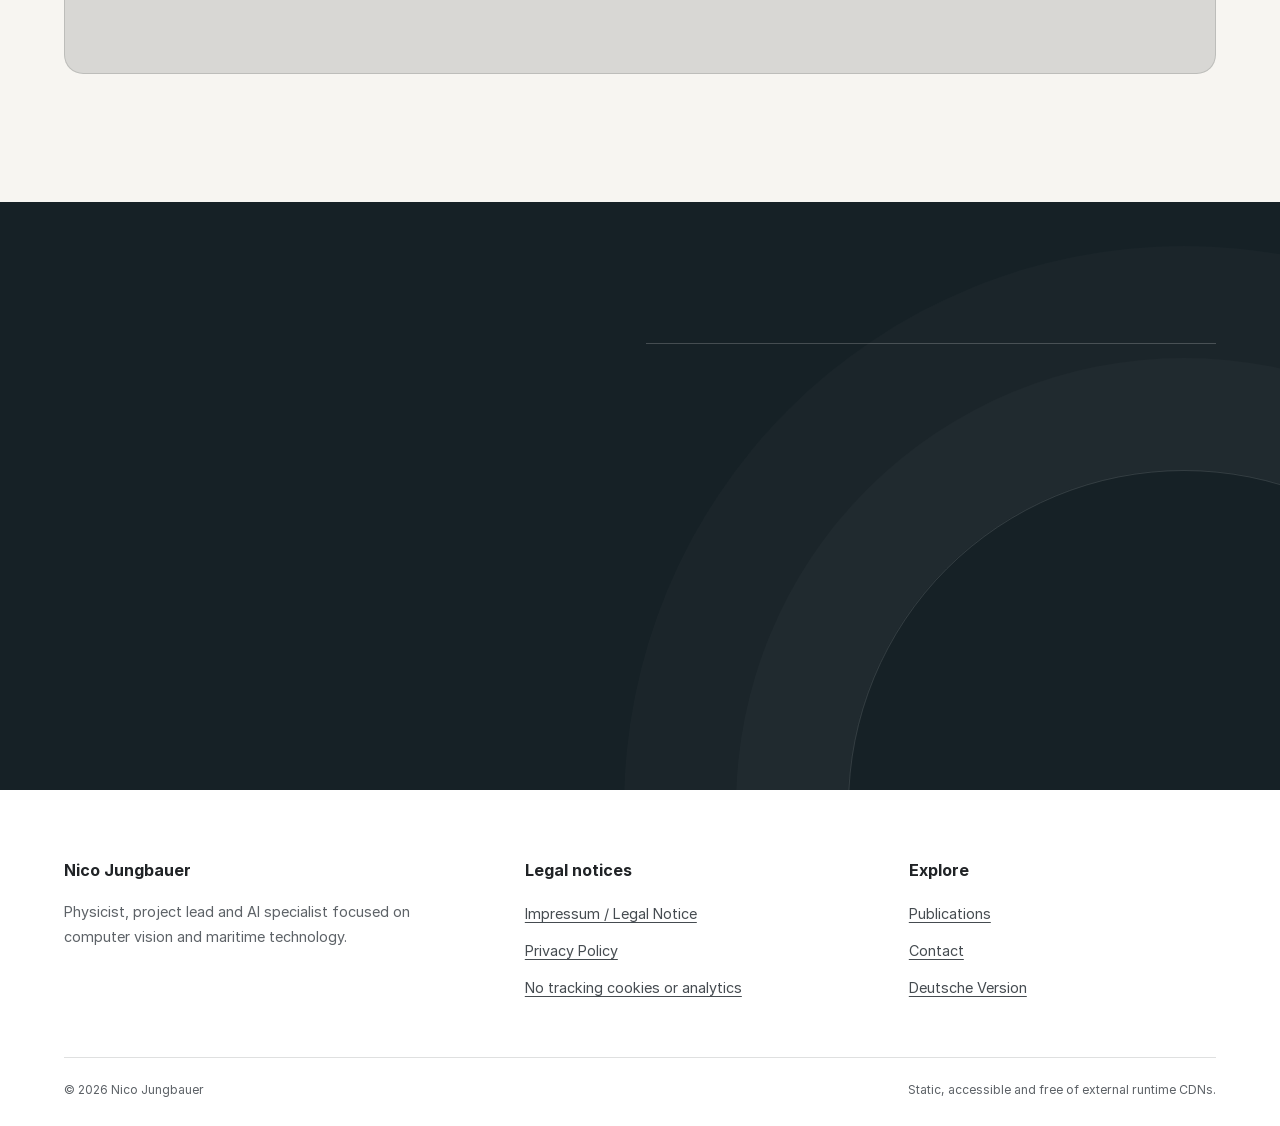
==== commit 67eef9be: "Rechtstexte und Profilauftritt präzisieren" ====
--- a/en/index.html
+++ b/en/index.html
@@ -6,6 +6,7 @@
     <meta name="color-scheme" content="light">
     <meta name="theme-color" content="#162126">
     <meta name="referrer" content="no-referrer">
+    <link rel="icon" href="../assets/images/favicon.svg" type="image/svg+xml">
     <meta
       http-equiv="Content-Security-Policy"
       content="default-src 'self'; base-uri 'self'; connect-src 'none'; font-src 'self'; form-action 'none'; frame-src 'none'; img-src 'self' data:; object-src 'none'; script-src 'self'; style-src 'self'"
@@ -67,6 +68,8 @@
           aria-expanded="false"
           aria-controls="primary-navigation"
           aria-label="Open navigation"
+          data-label-open="Open navigation"
+          data-label-close="Close navigation"
           data-menu-toggle
         >
           <span class="nav-toggle__lines" aria-hidden="true"></span>
@@ -248,8 +251,9 @@
             <p class="section-index">04 · Background</p>
             <h2 class="panel-title" id="background-title">Physicist</h2>
             <p class="panel-text">
-              Specialisation: computer vision and astroparticle physics. Thesis:
-              classification of astroparticles using Graph Neural Networks.
+              Physical modelling, data-driven analysis and systems thinking form the methodological
+              foundation of my work. I apply that depth to robust computer-vision and explainable-AI
+              systems for technical applications.
             </p>
           </div>
         </div>
@@ -270,10 +274,9 @@
           <div class="publication-grid reveal">
             <article class="publication-card">
               <span class="publication-card__type">Patents</span>
-              <h3 class="publication-card__title">Four patents filed</h3>
+              <h3 class="publication-card__title">Four patent applications</h3>
               <div class="publication-card__meta">
                 <span>Technical innovations</span>
-                <span aria-hidden="true">04</span>
               </div>
             </article>
 
--- a/assets/css/styles.css
+++ b/assets/css/styles.css
@@ -212,6 +212,7 @@
 
 .primary-nav a:hover::after,
 .primary-nav a:focus-visible::after,
+.primary-nav a.is-active::after,
 .primary-nav a[aria-current="page"]::after {
   transform: scaleX(1);
   transform-origin: left;
@@ -461,8 +462,10 @@
     radial-gradient(ellipse at 15% 88%, transparent 0 21%, rgba(255, 255, 255, 0.12) 21.2% 21.35%, transparent 21.55% 100%);
 }
 
-.image-panel:hover .panel-media img {
-  transform: scale(1.025);
+@media (hover: hover) and (pointer: fine) {
+  .image-panel:hover .panel-media img {
+    transform: scale(1.025);
+  }
 }
 
 .panel--about .panel-media img {
@@ -925,13 +928,48 @@
 
 .js .reveal {
   opacity: 0;
-  transform: translateY(2rem);
-  transition: opacity 700ms var(--ease), transform 700ms var(--ease);
+  transform: translateY(0.75rem);
+  transition: opacity 560ms var(--ease), transform 560ms var(--ease);
 }
 
 .js .reveal.is-visible {
   opacity: 1;
   transform: none;
+}
+
+.js .publication-grid.reveal,
+.js .contact-list.reveal {
+  opacity: 1;
+  transform: none;
+  transition: none;
+}
+
+.js .publication-grid.reveal .publication-card,
+.js .contact-list.reveal li {
+  opacity: 0;
+  transform: translateY(0.75rem);
+  transition: opacity 520ms var(--ease), transform 520ms var(--ease);
+}
+
+.js .publication-grid.reveal.is-visible .publication-card,
+.js .contact-list.reveal.is-visible li {
+  opacity: 1;
+  transform: none;
+}
+
+.js .publication-grid.reveal.is-visible .publication-card:nth-child(2),
+.js .contact-list.reveal.is-visible li:nth-child(2) {
+  transition-delay: 70ms;
+}
+
+.js .publication-grid.reveal.is-visible .publication-card:nth-child(3),
+.js .contact-list.reveal.is-visible li:nth-child(3) {
+  transition-delay: 140ms;
+}
+
+.js .publication-grid.reveal.is-visible .publication-card:nth-child(4),
+.js .contact-list.reveal.is-visible li:nth-child(4) {
+  transition-delay: 210ms;
 }
 
 @media (max-width: 68rem) {
@@ -1188,6 +1226,11 @@
     opacity: 1;
     transform: none;
   }
+
+  .js .publication-grid.reveal .publication-card,
+  .js .contact-list.reveal li {
+    transition-delay: 0s !important;
+  }
 }
 
 @media (prefers-contrast: more) {
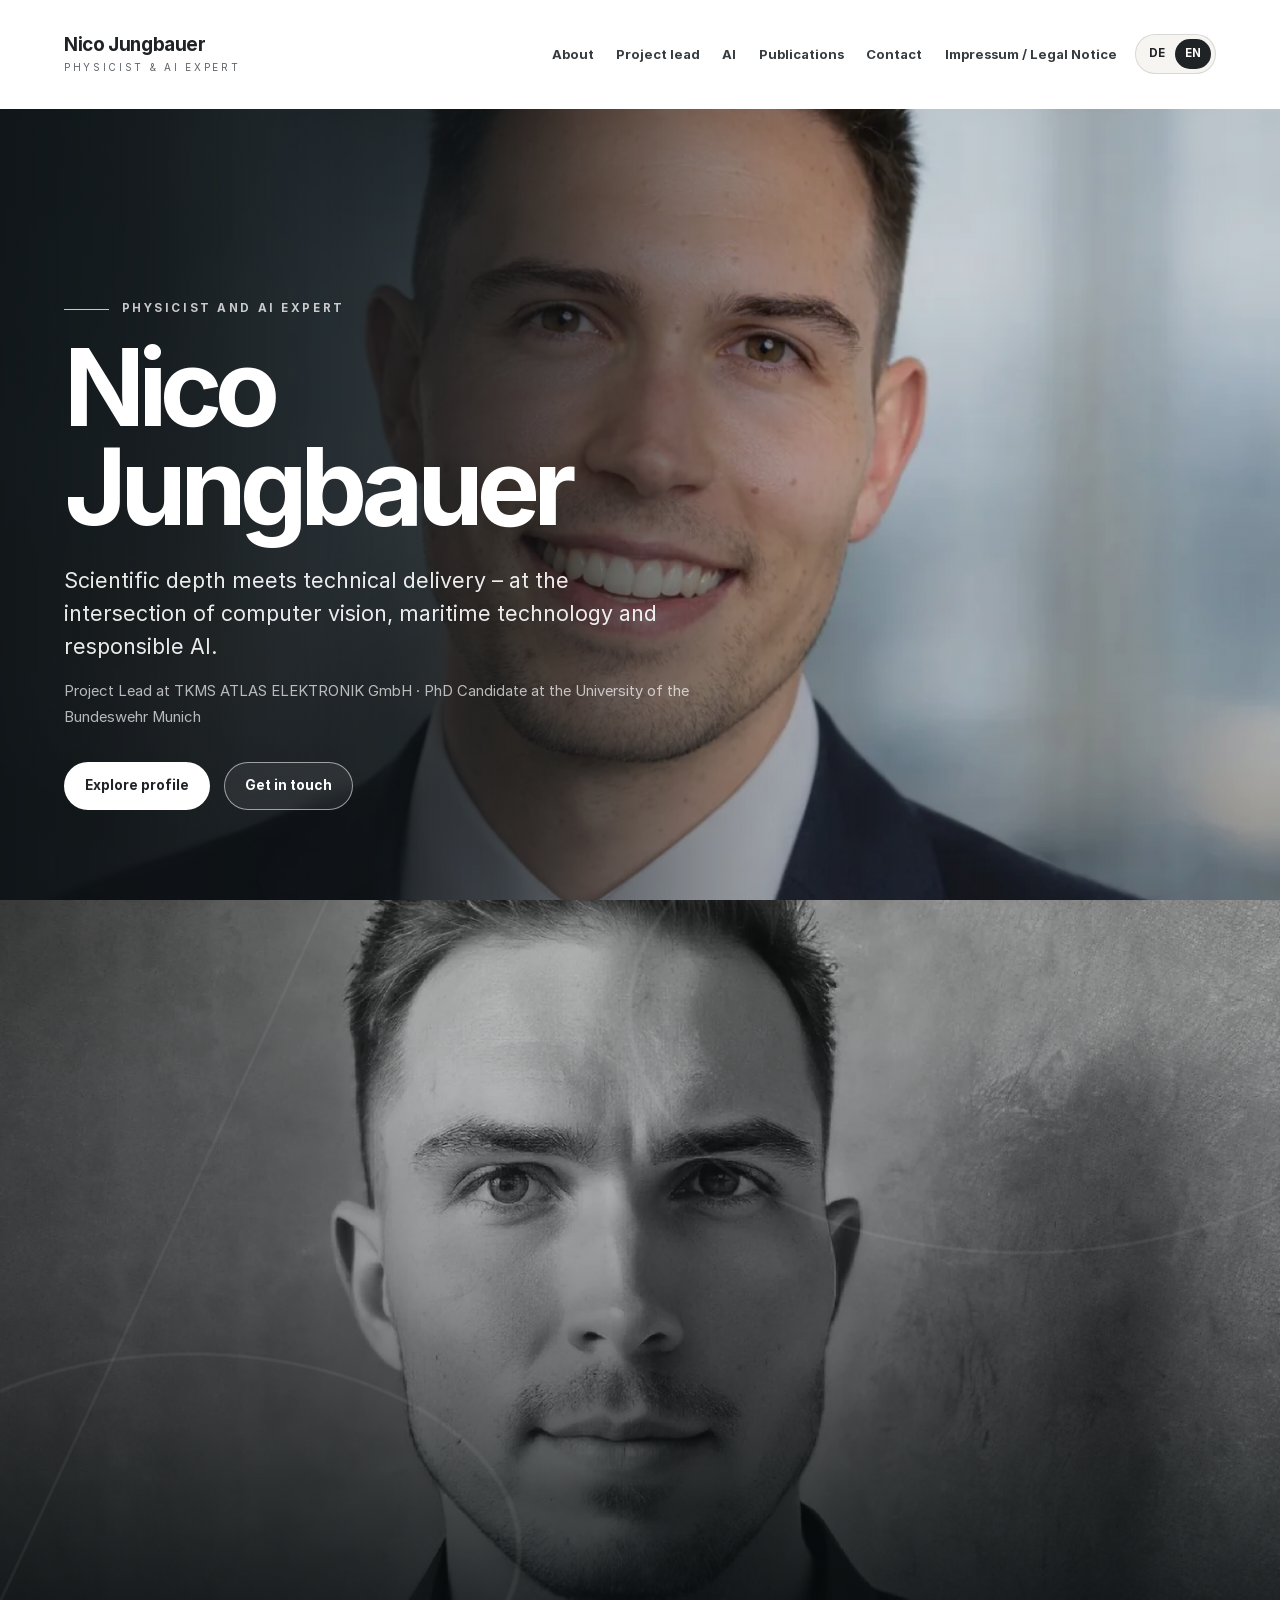
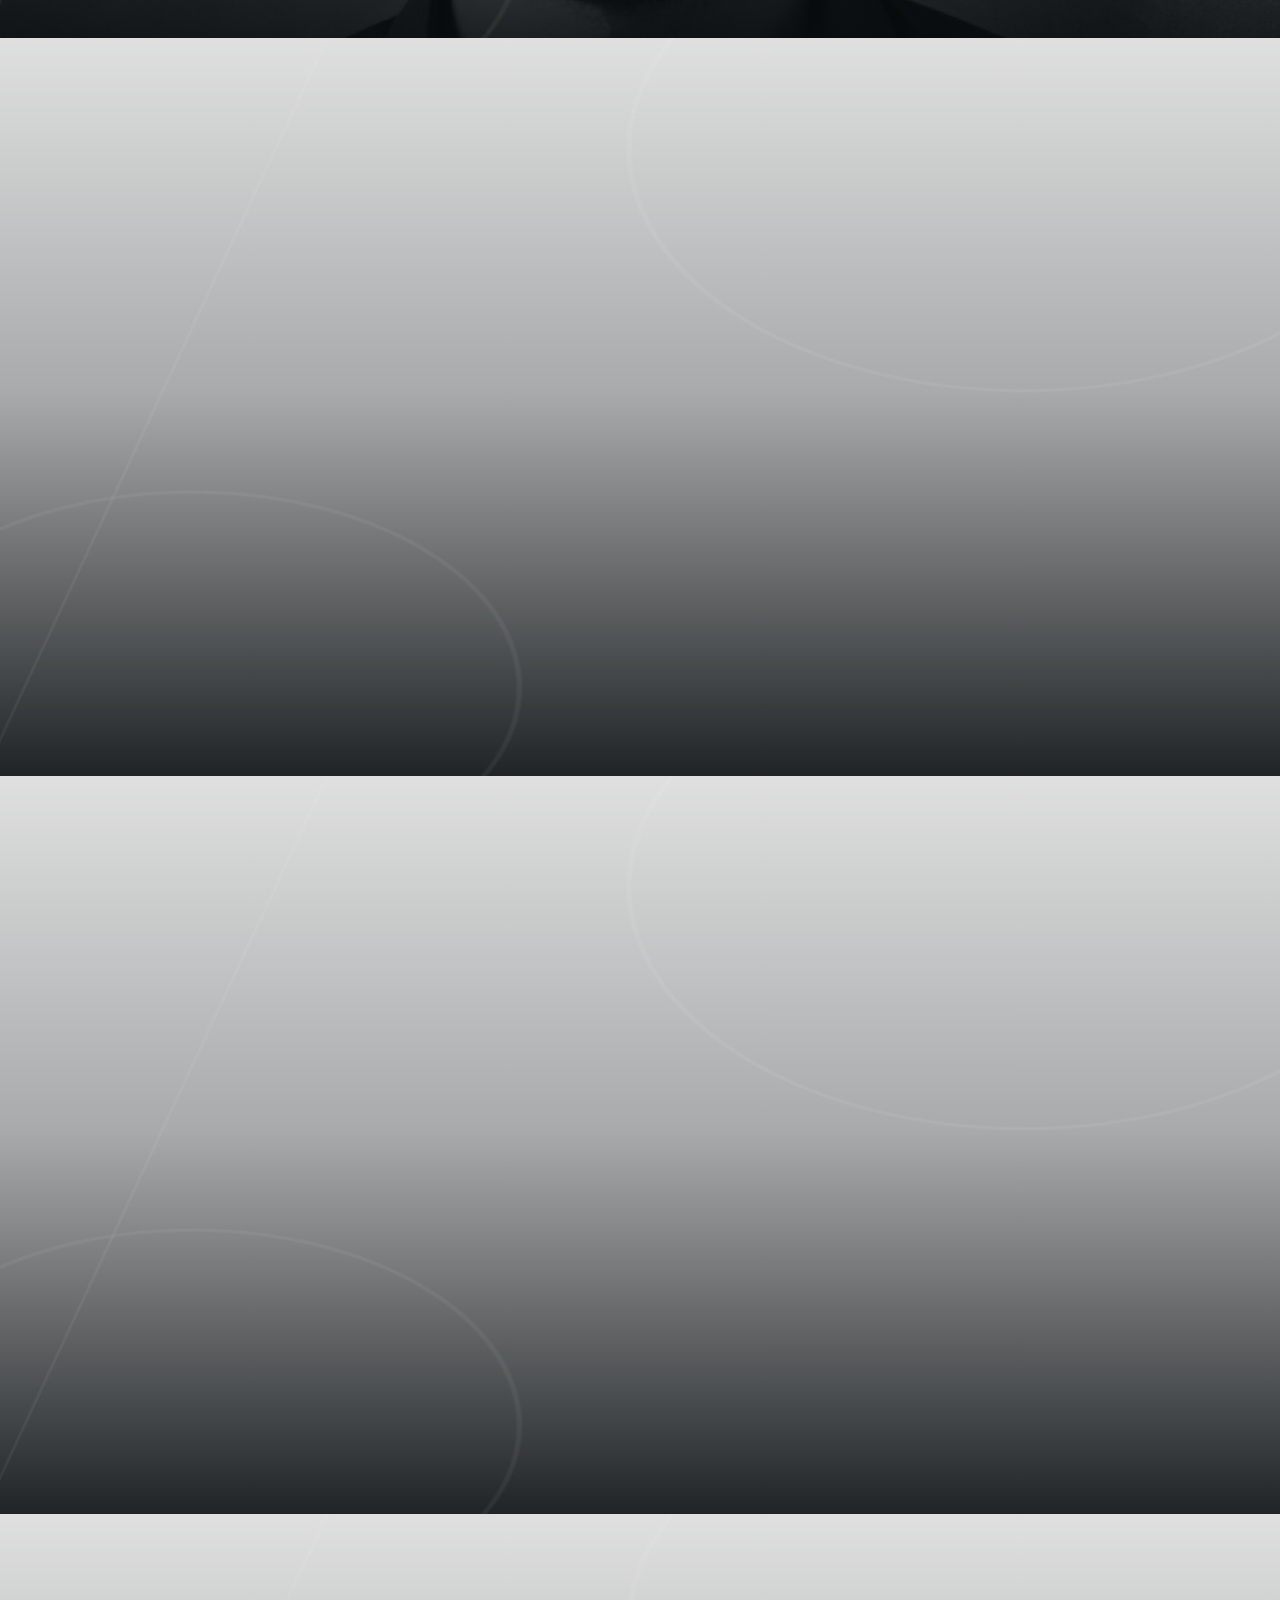
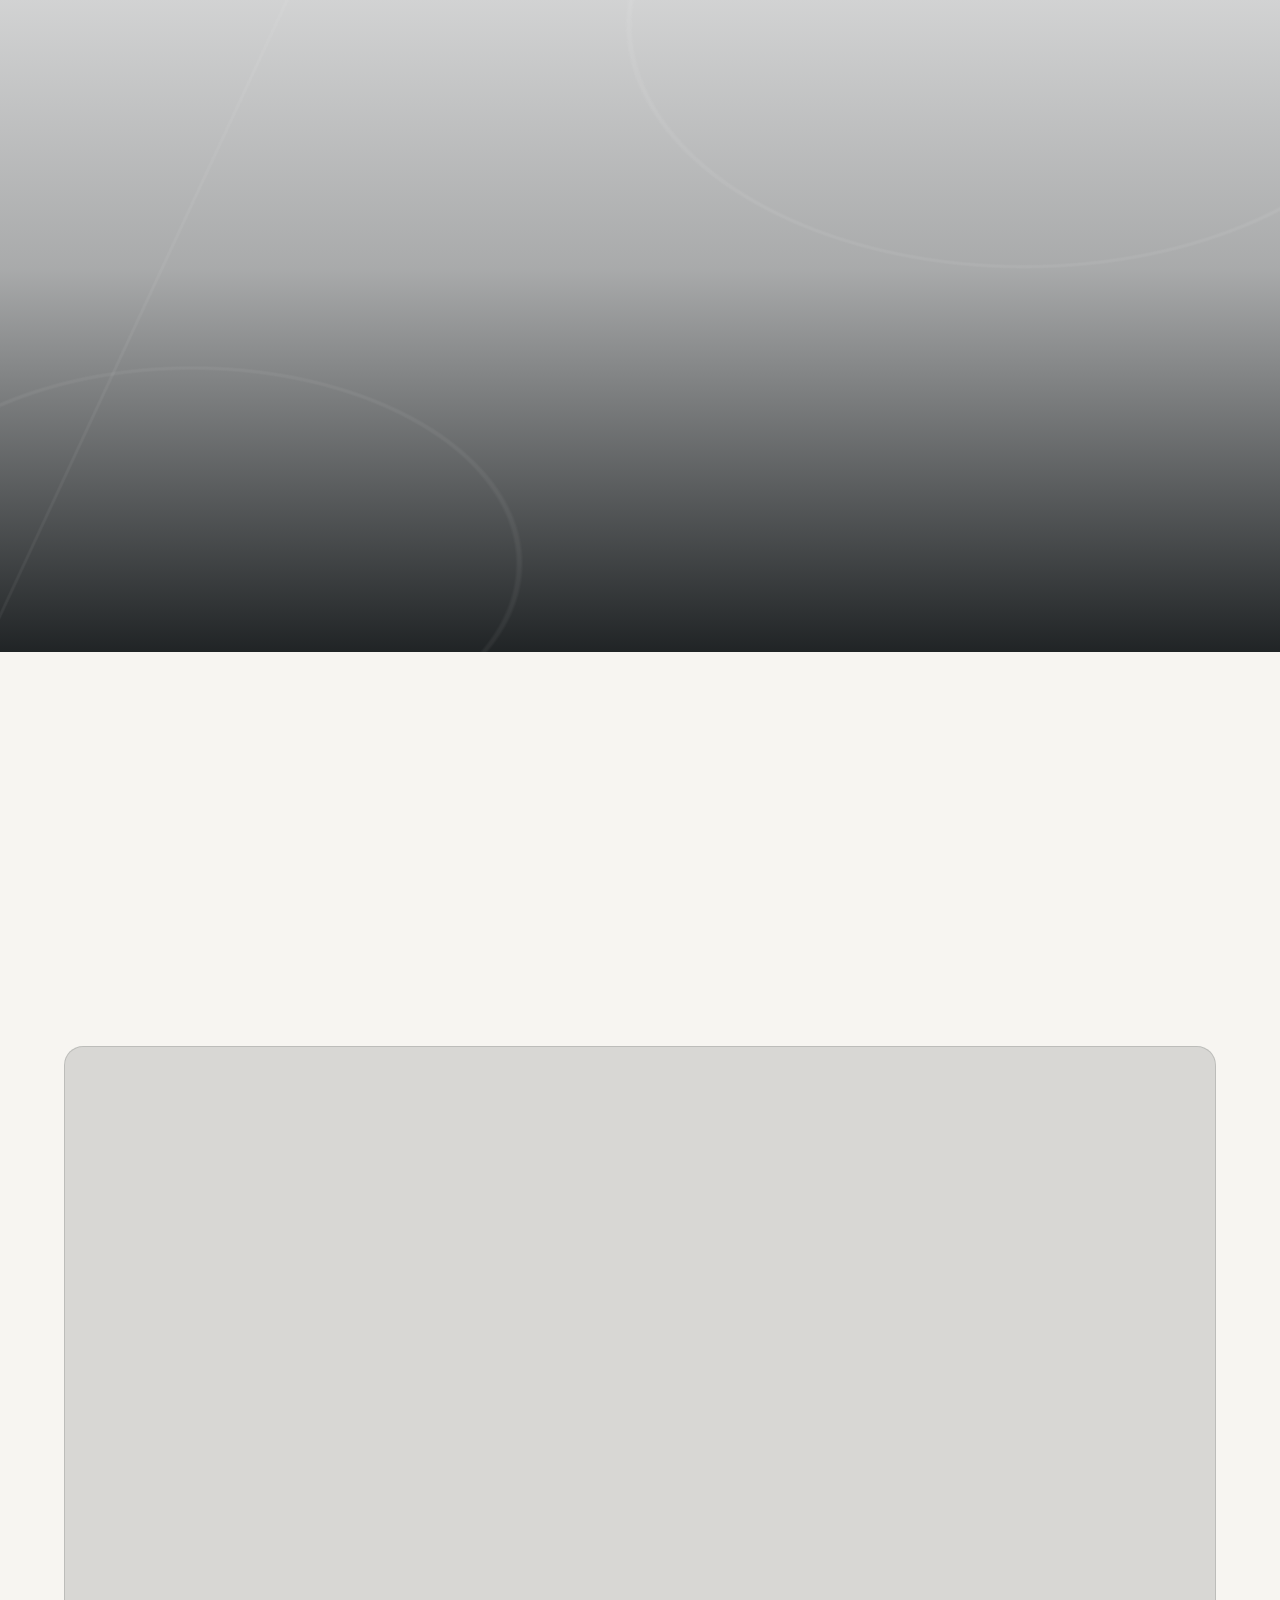
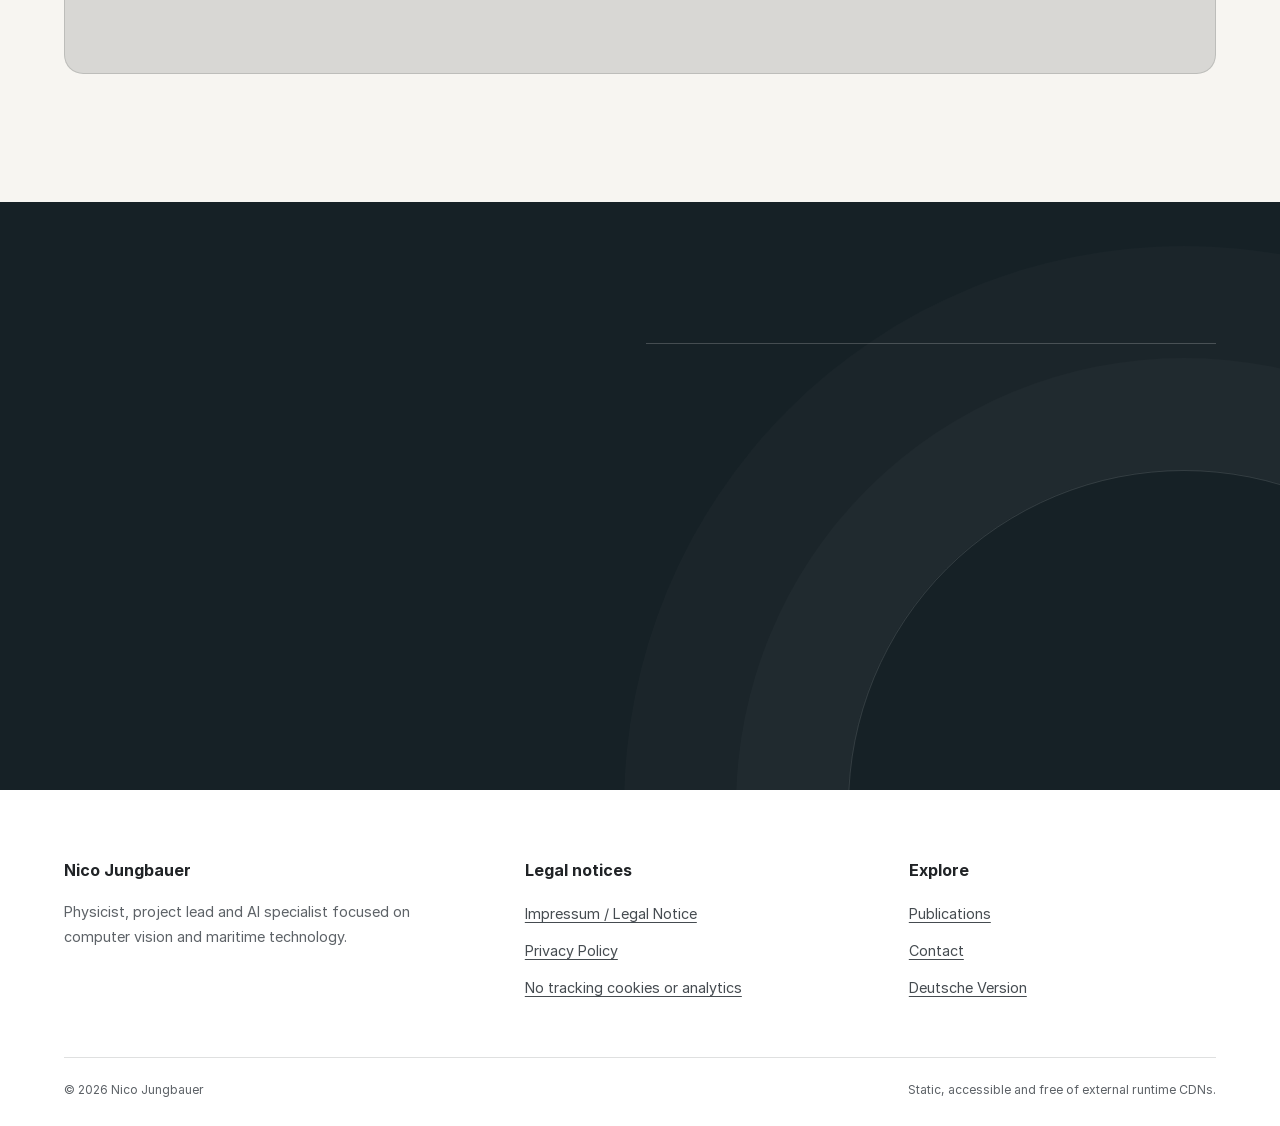
==== commit c855ea94: "Patentangaben präzisieren" ====
--- a/en/index.html
+++ b/en/index.html
@@ -274,9 +274,12 @@
           <div class="publication-grid reveal">
             <article class="publication-card">
               <span class="publication-card__type">Patents</span>
-              <h3 class="publication-card__title">Four patent applications</h3>
+              <h3 class="publication-card__title">Four patent applications filed</h3>
               <div class="publication-card__meta">
-                <span>Technical innovations</span>
+                <span>
+                  Substantial personal inventive contribution to all four; two underlying
+                  inventions developed independently · not yet granted
+                </span>
               </div>
             </article>
 
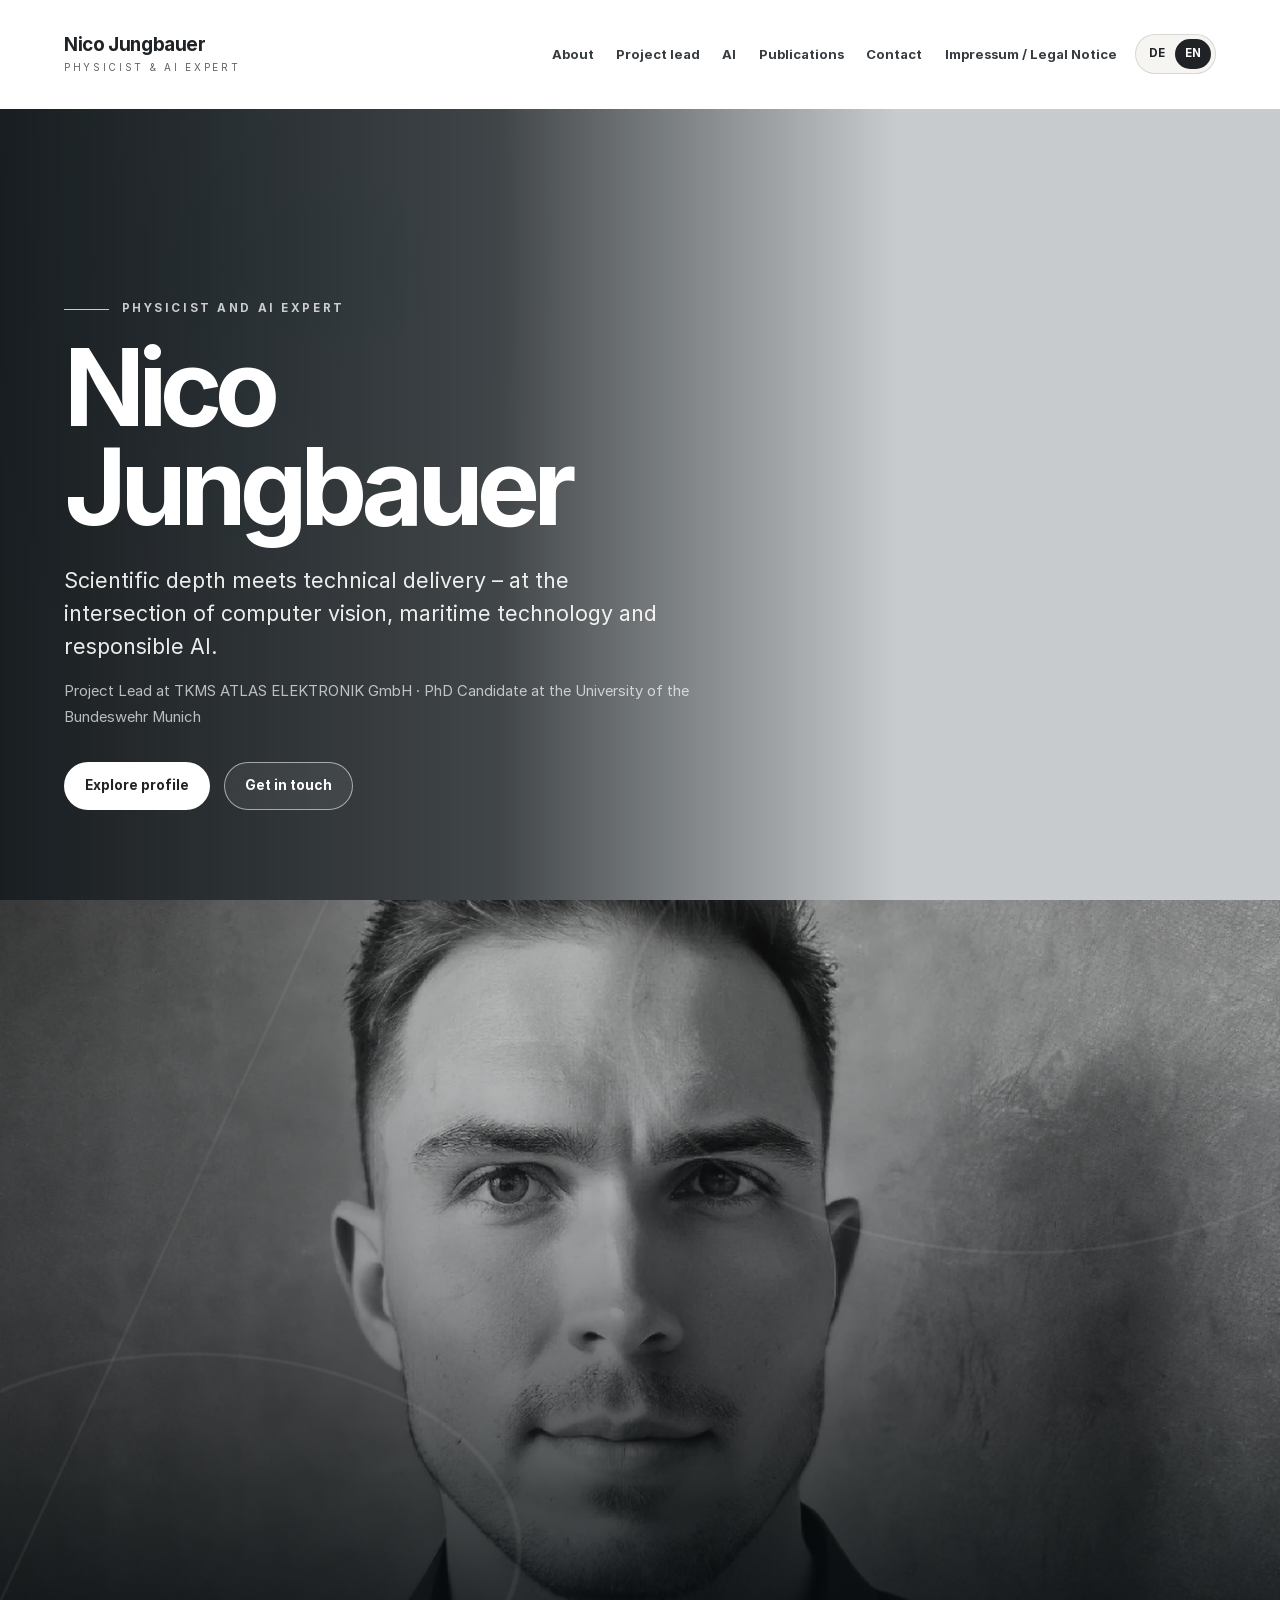
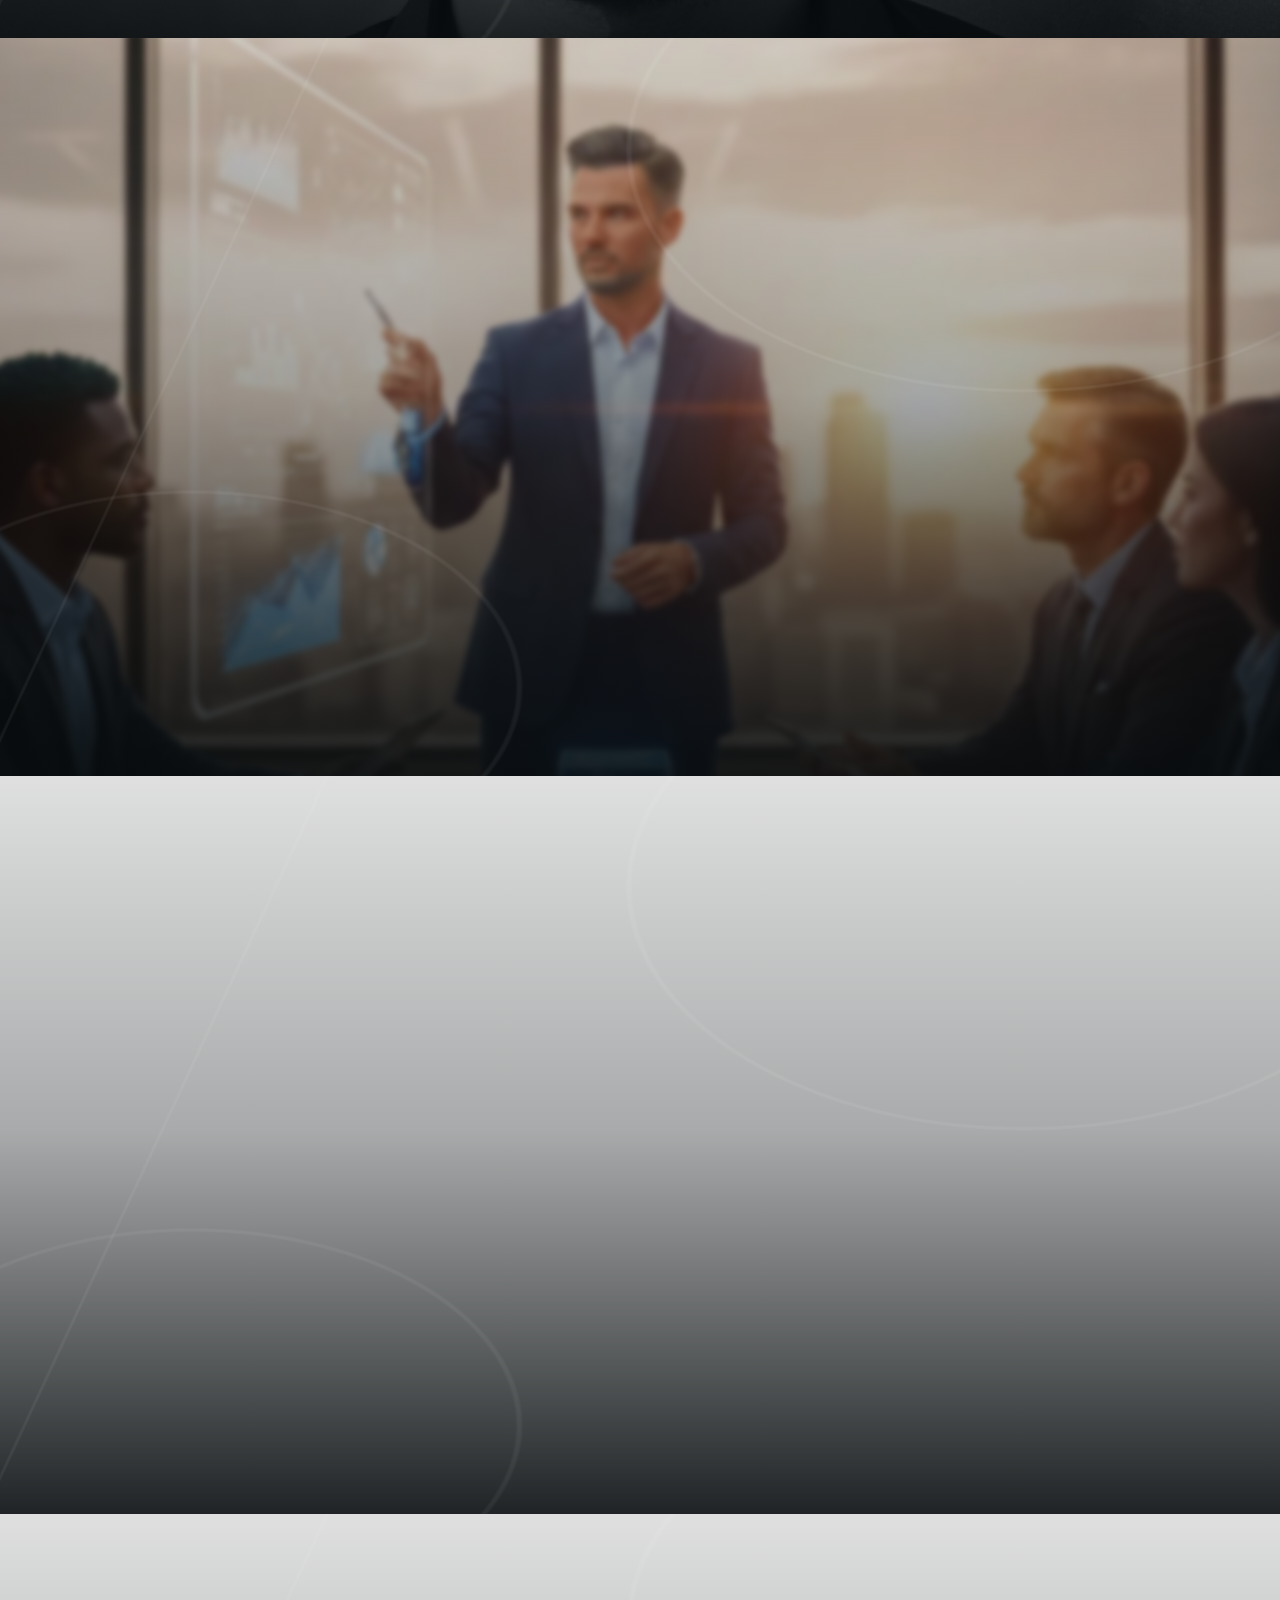
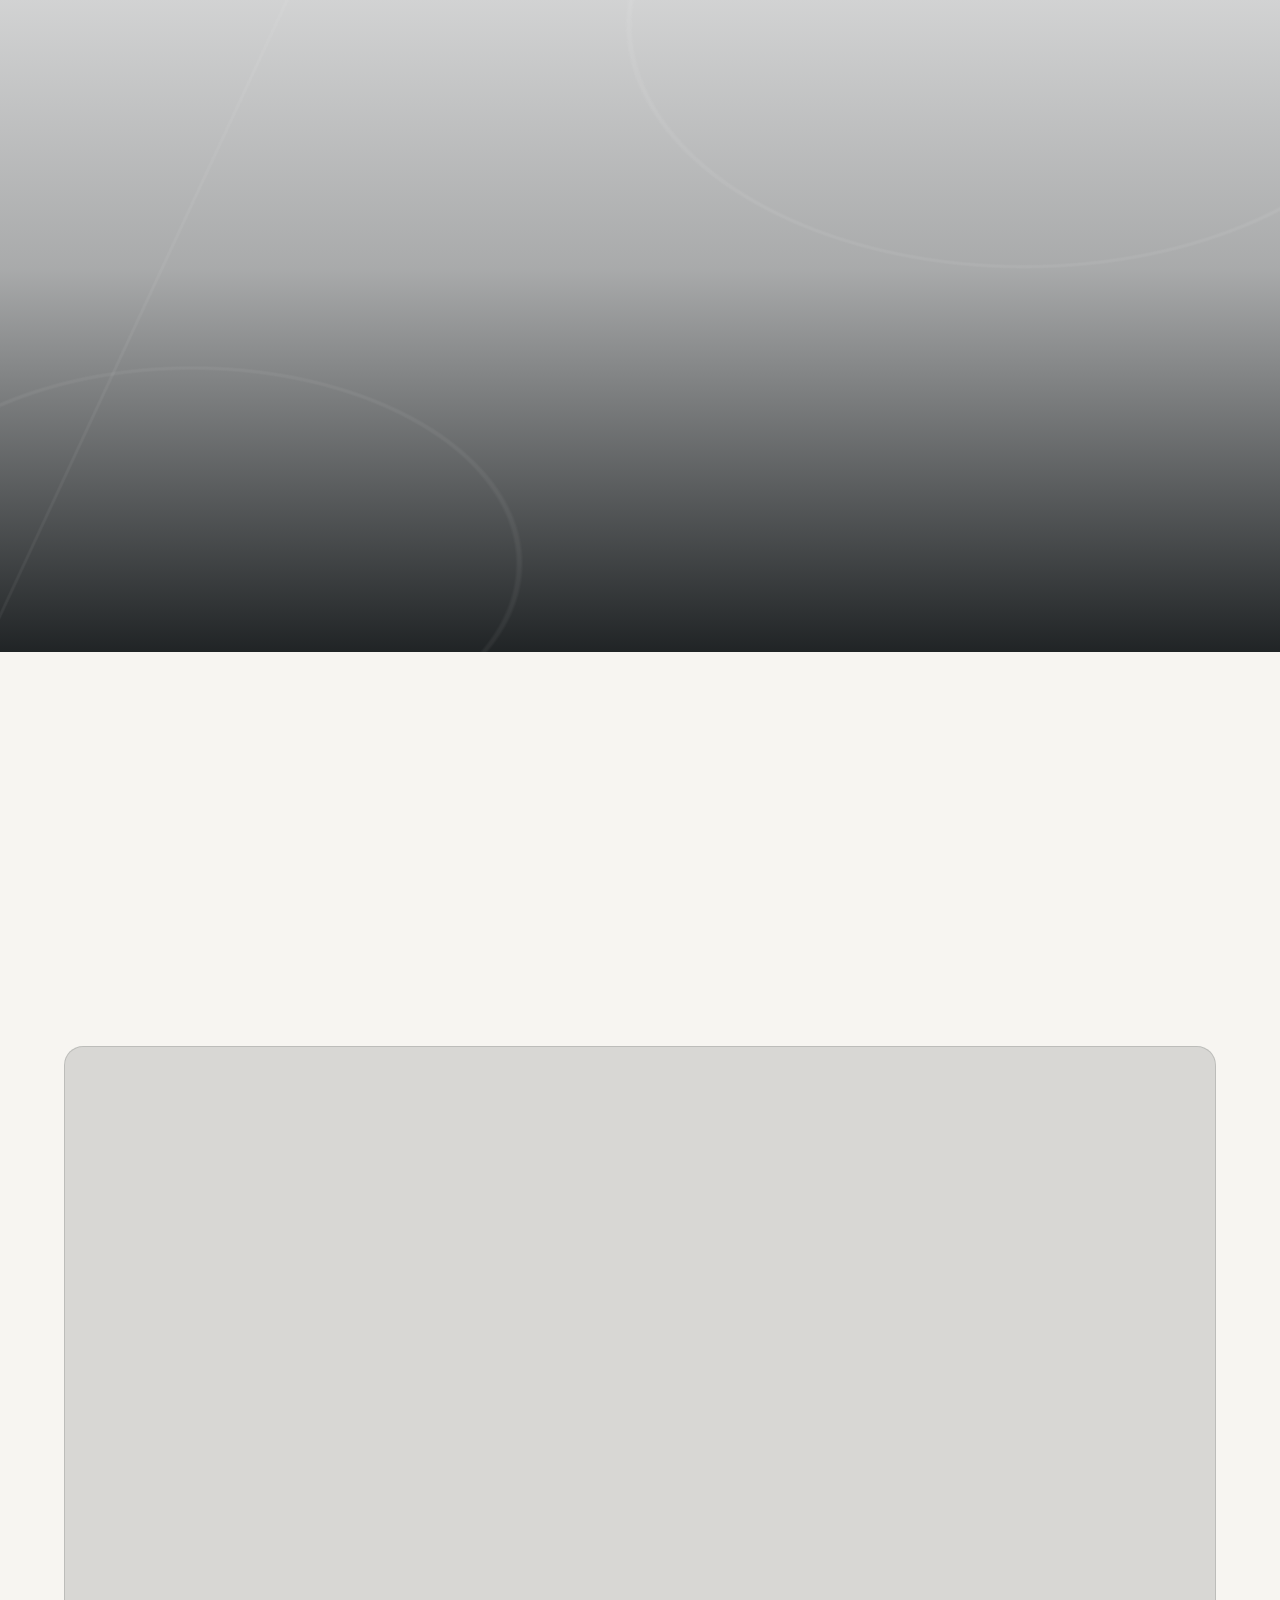
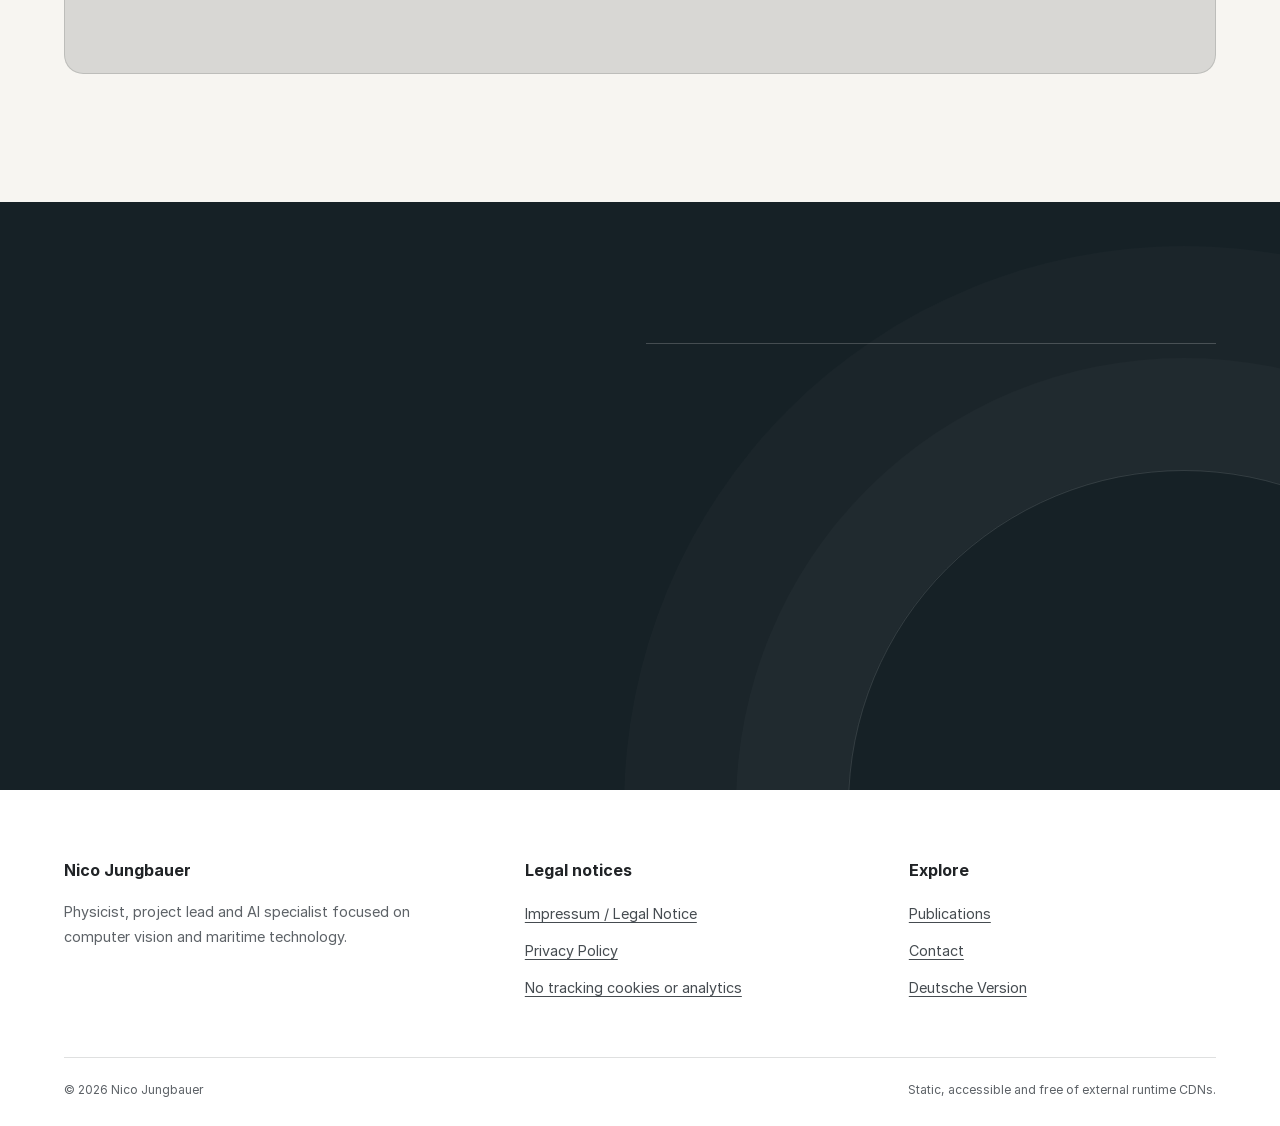
==== commit 5ce401e9: "Bildmotive sanft scharfstellen" ====
--- a/en/index.html
+++ b/en/index.html
@@ -166,7 +166,7 @@
         id="project-lead"
         aria-labelledby="project-title"
       >
-        <picture class="panel-media" aria-hidden="true">
+        <picture class="panel-media panel-media--focus-reveal reveal" aria-hidden="true">
           <source
             srcset="../assets/images/project-lead-768.webp 768w, ../assets/images/project-lead-1024.webp 1024w"
             sizes="100vw"
@@ -199,7 +199,7 @@
         id="ai-specialist"
         aria-labelledby="ai-title"
       >
-        <picture class="panel-media" aria-hidden="true">
+        <picture class="panel-media panel-media--focus-reveal reveal" aria-hidden="true">
           <source
             srcset="../assets/images/xai-960.webp 960w, ../assets/images/xai-1536.webp 1536w"
             sizes="100vw"
@@ -231,7 +231,7 @@
         id="background"
         aria-labelledby="background-title"
       >
-        <picture class="panel-media" aria-hidden="true">
+        <picture class="panel-media panel-media--focus-reveal reveal" aria-hidden="true">
           <source
             srcset="../assets/images/physics-768.webp 768w, ../assets/images/physics-1024.webp 1024w"
             sizes="100vw"
--- a/assets/css/styles.css
+++ b/assets/css/styles.css
@@ -934,6 +934,20 @@
 
 .js .reveal.is-visible {
   opacity: 1;
+  transform: none;
+}
+
+.js .panel-media--focus-reveal.reveal {
+  opacity: 1;
+  filter: blur(0.2rem);
+  transform: scale(1.018);
+  transition:
+    filter 850ms var(--ease),
+    transform 950ms var(--ease);
+}
+
+.js .panel-media--focus-reveal.reveal.is-visible {
+  filter: none;
   transform: none;
 }
 
@@ -1227,6 +1241,13 @@
     transform: none;
   }
 
+  .js .panel-media--focus-reveal.reveal,
+  .js .panel-media--focus-reveal.reveal.is-visible {
+    filter: none;
+    transform: none;
+    transition: none !important;
+  }
+
   .js .publication-grid.reveal .publication-card,
   .js .contact-list.reveal li {
     transition-delay: 0s !important;
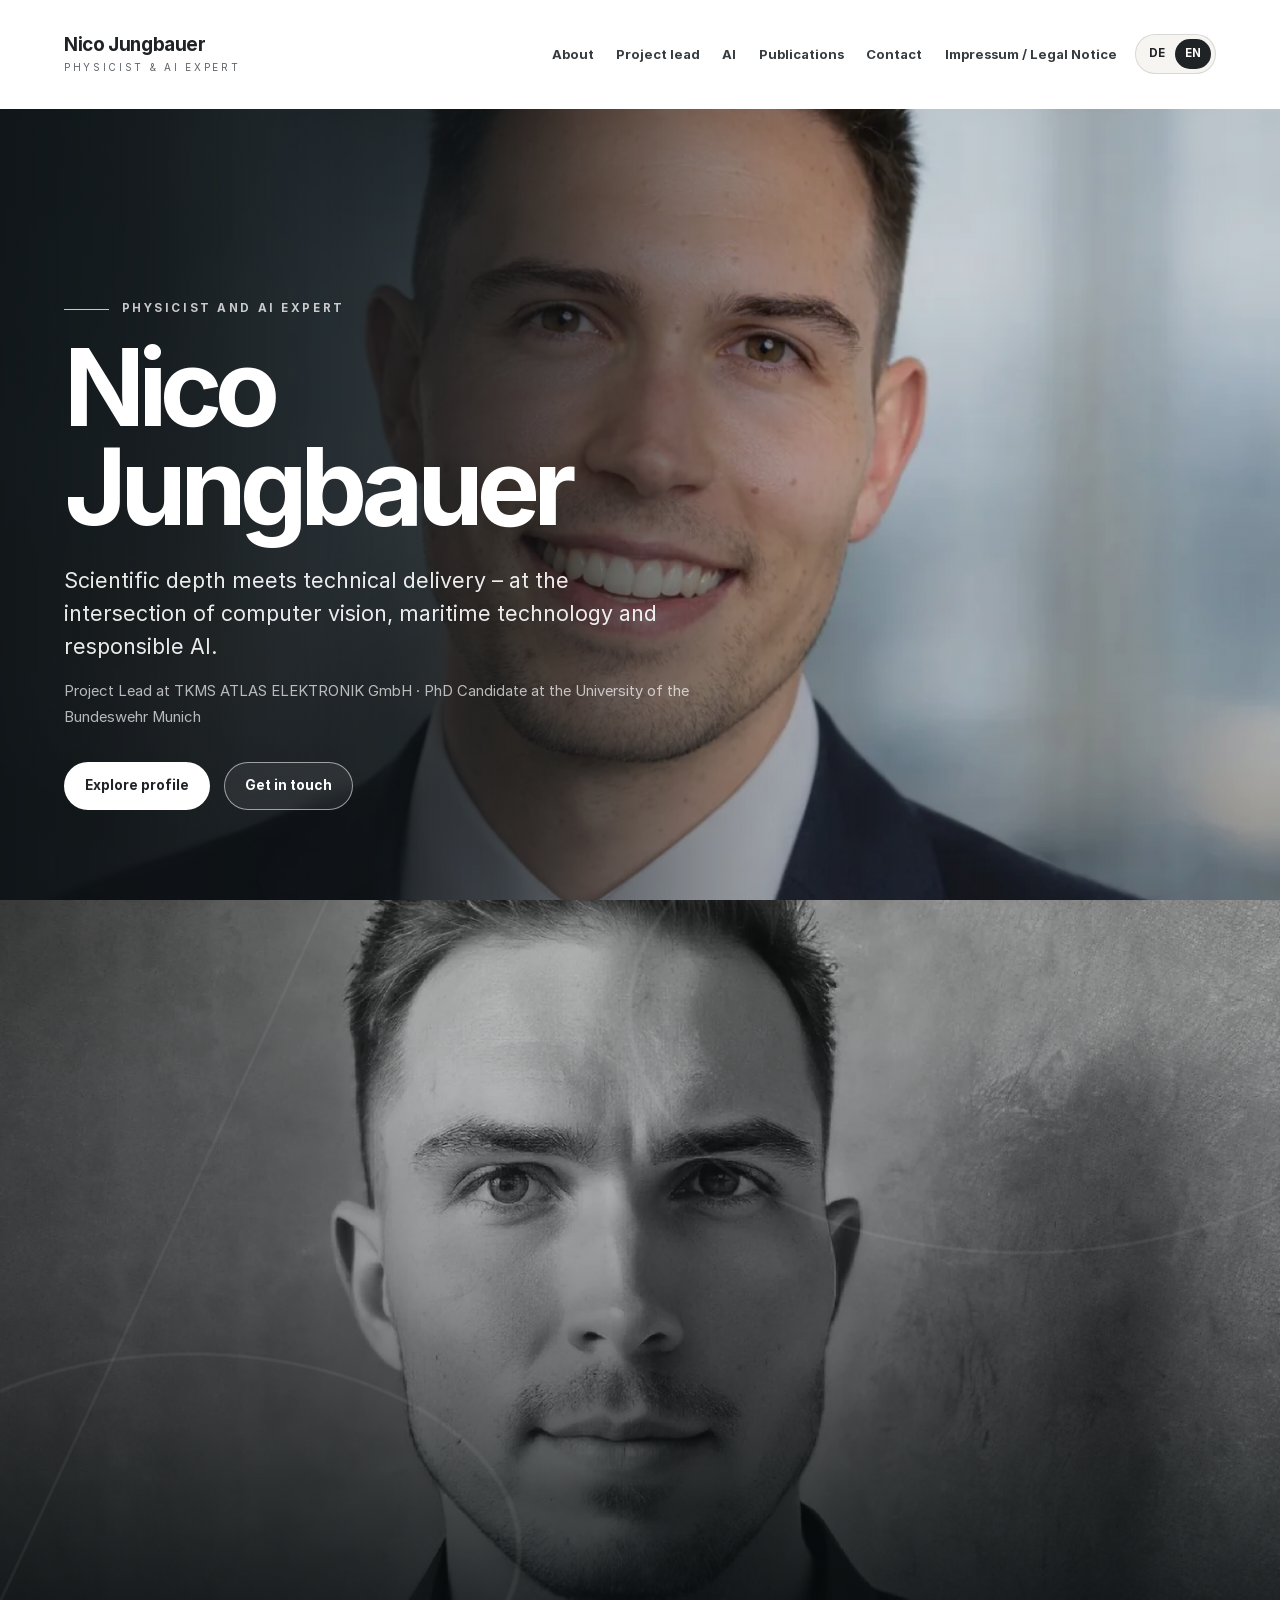
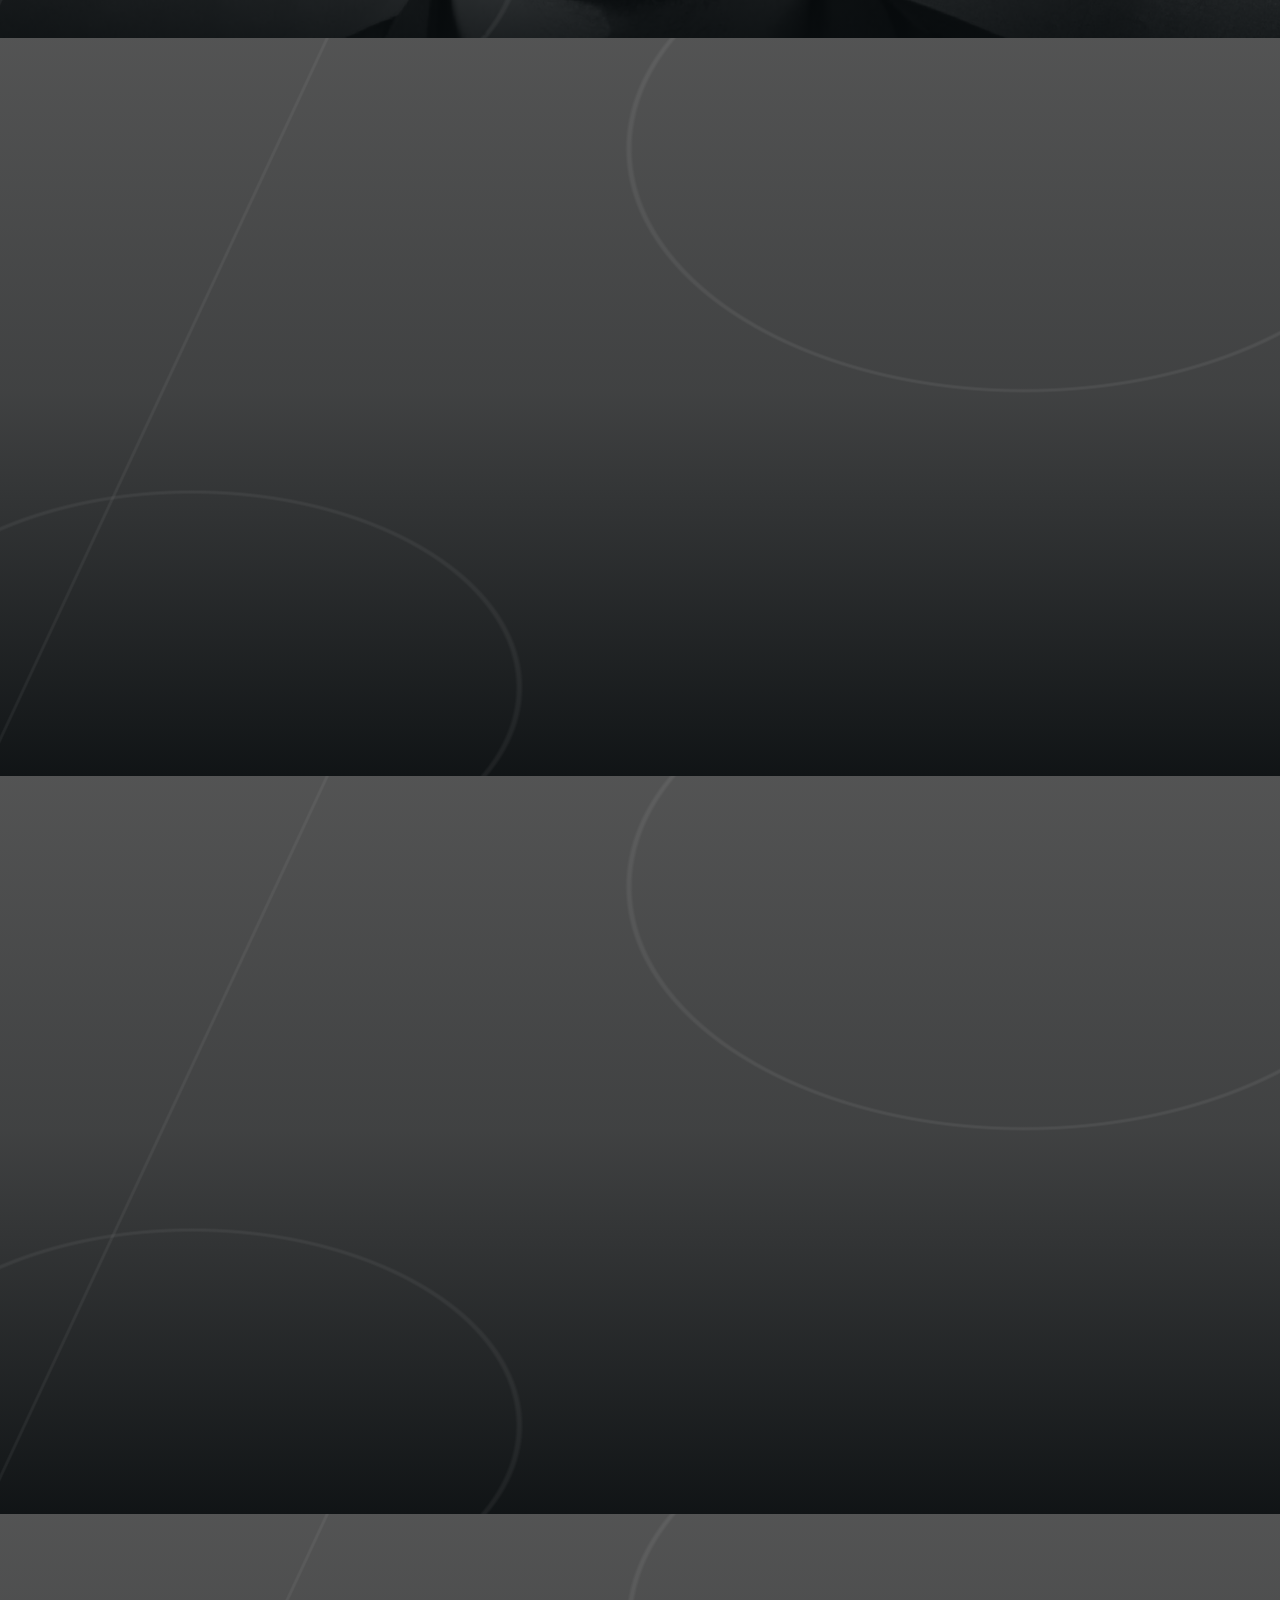
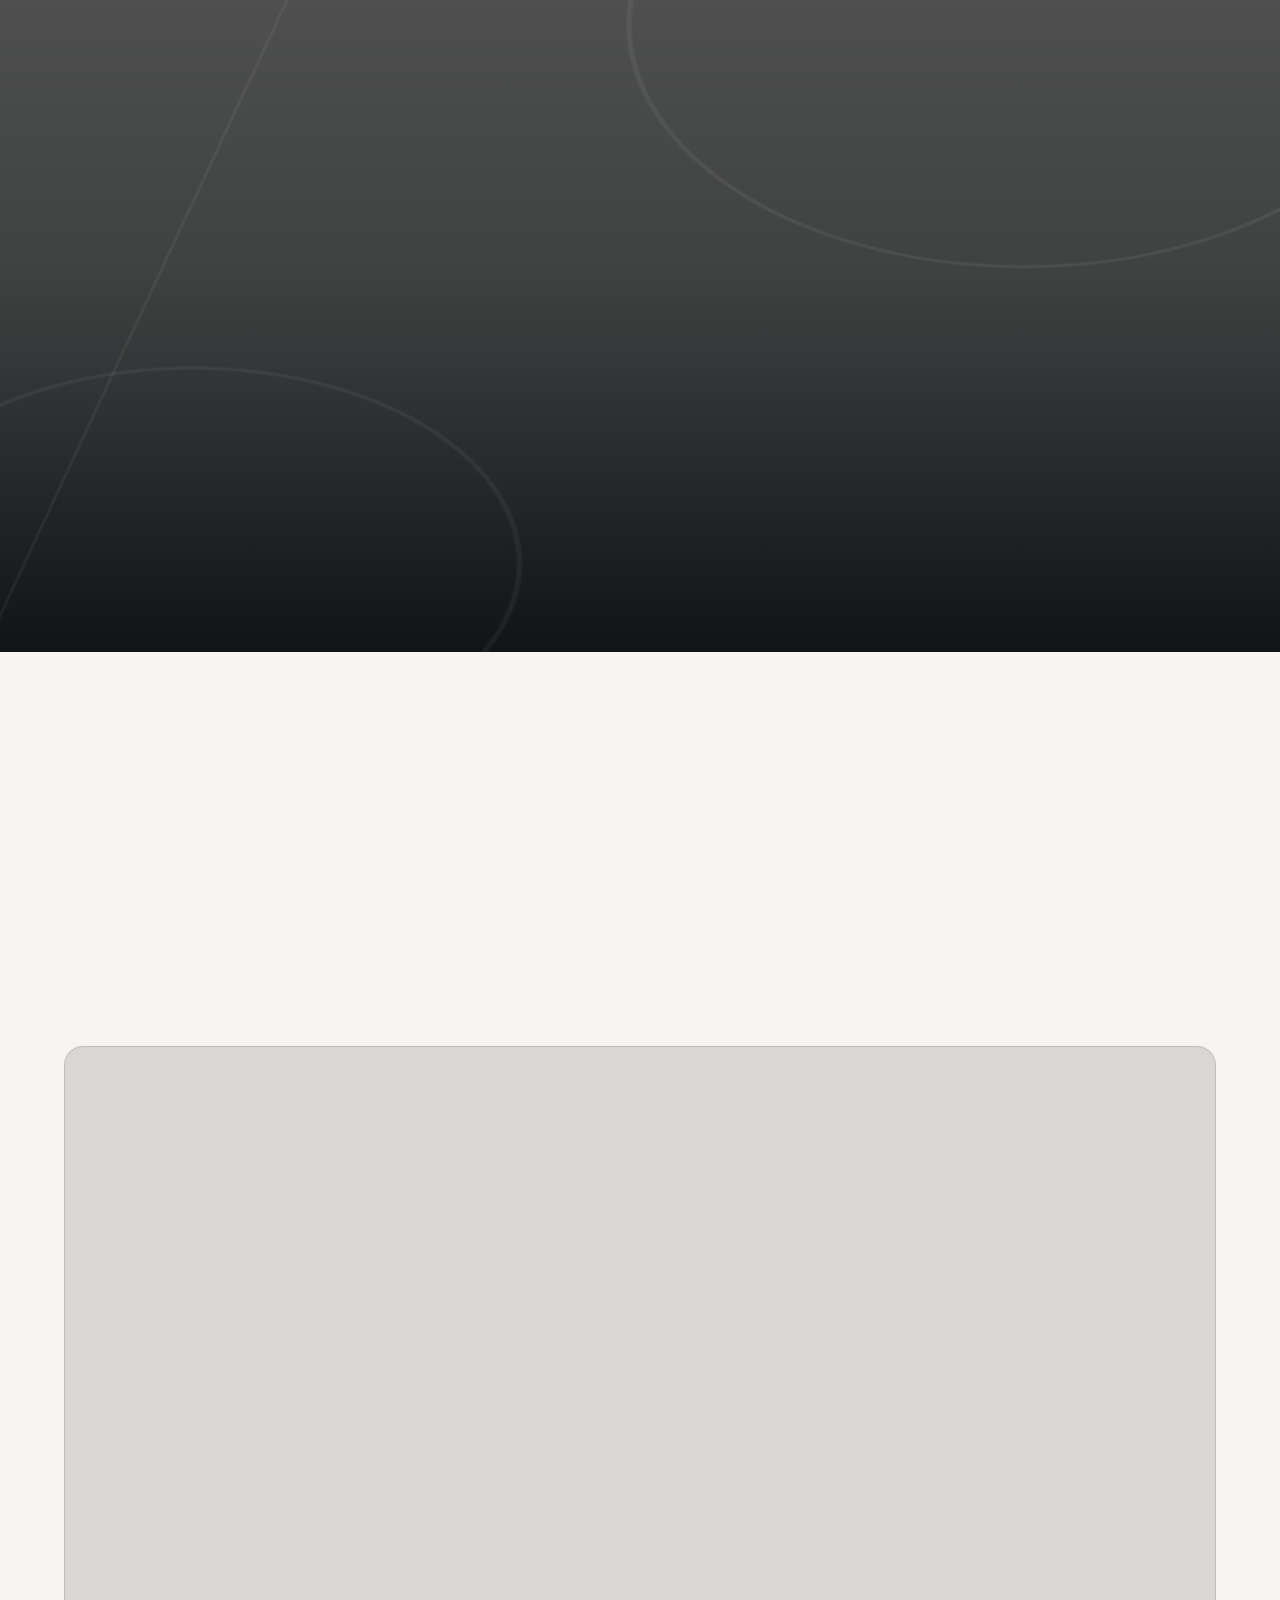
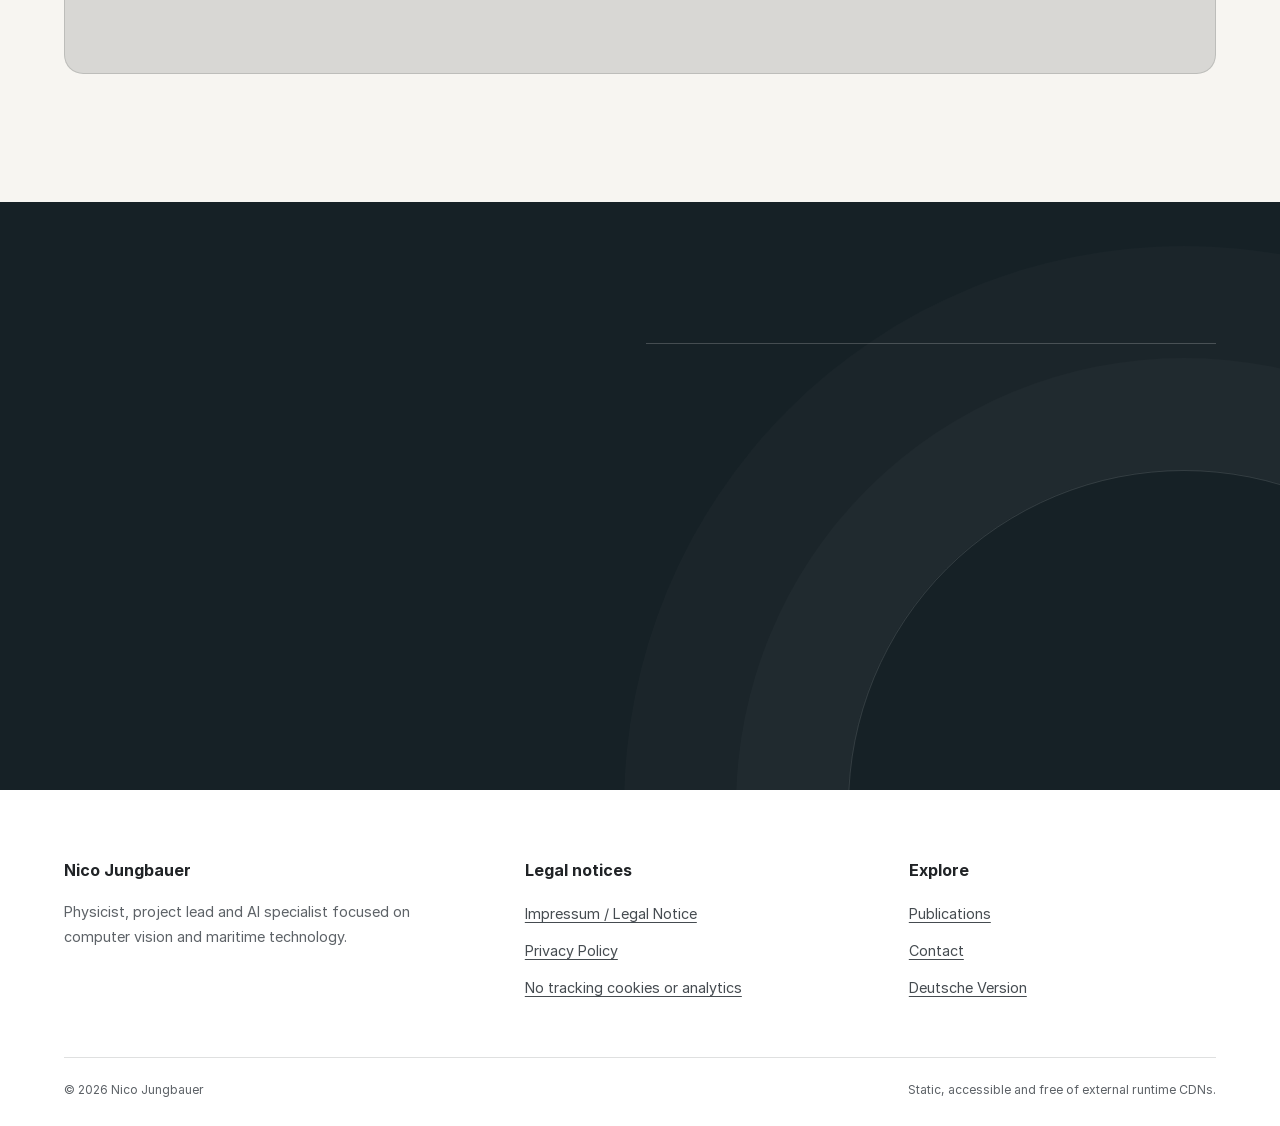
==== commit db24d288: "Bild-Reveal an Carrd angleichen" ====
--- a/en/index.html
+++ b/en/index.html
@@ -48,8 +48,8 @@
       type="image/webp"
       media="(min-width: 769px)"
     >
-    <link rel="stylesheet" href="../assets/css/styles.css">
-    <script src="../assets/js/main.js" defer></script>
+    <link rel="stylesheet" href="../assets/css/styles.css?v=20260809-carrd">
+    <script src="../assets/js/main.js?v=20260809-carrd" defer></script>
     <title>Nico Jungbauer | Physicist, Project Lead &amp; AI Specialist</title>
   </head>
   <body>
@@ -166,7 +166,7 @@
         id="project-lead"
         aria-labelledby="project-title"
       >
-        <picture class="panel-media panel-media--focus-reveal reveal" aria-hidden="true">
+        <picture class="panel-media panel-media--focus-reveal" aria-hidden="true">
           <source
             srcset="../assets/images/project-lead-768.webp 768w, ../assets/images/project-lead-1024.webp 1024w"
             sizes="100vw"
@@ -199,7 +199,7 @@
         id="ai-specialist"
         aria-labelledby="ai-title"
       >
-        <picture class="panel-media panel-media--focus-reveal reveal" aria-hidden="true">
+        <picture class="panel-media panel-media--focus-reveal" aria-hidden="true">
           <source
             srcset="../assets/images/xai-960.webp 960w, ../assets/images/xai-1536.webp 1536w"
             sizes="100vw"
@@ -231,7 +231,7 @@
         id="background"
         aria-labelledby="background-title"
       >
-        <picture class="panel-media panel-media--focus-reveal reveal" aria-hidden="true">
+        <picture class="panel-media panel-media--focus-reveal" aria-hidden="true">
           <source
             srcset="../assets/images/physics-768.webp 768w, ../assets/images/physics-1024.webp 1024w"
             sizes="100vw"
--- a/assets/css/styles.css
+++ b/assets/css/styles.css
@@ -937,18 +937,18 @@
   transform: none;
 }
 
-.js .panel-media--focus-reveal.reveal {
-  opacity: 1;
-  filter: blur(0.2rem);
-  transform: scale(1.018);
-  transition:
-    filter 850ms var(--ease),
-    transform 950ms var(--ease);
-}
-
-.js .panel-media--focus-reveal.reveal.is-visible {
-  filter: none;
-  transform: none;
+.js .panel-media--focus-reveal::after {
+  position: absolute;
+  z-index: 1;
+  inset: 0;
+  background-color: rgba(38, 38, 38, 0.741);
+  content: "";
+  pointer-events: none;
+  transition: background-color 1.5s ease;
+}
+
+.js .panel-media--focus-reveal.is-visible::after {
+  background-color: rgba(0, 0, 0, 0.001);
 }
 
 .js .publication-grid.reveal,
@@ -1241,10 +1241,9 @@
     transform: none;
   }
 
-  .js .panel-media--focus-reveal.reveal,
-  .js .panel-media--focus-reveal.reveal.is-visible {
-    filter: none;
-    transform: none;
+  .js .panel-media--focus-reveal::after,
+  .js .panel-media--focus-reveal.is-visible::after {
+    background-color: rgba(0, 0, 0, 0.001);
     transition: none !important;
   }
 
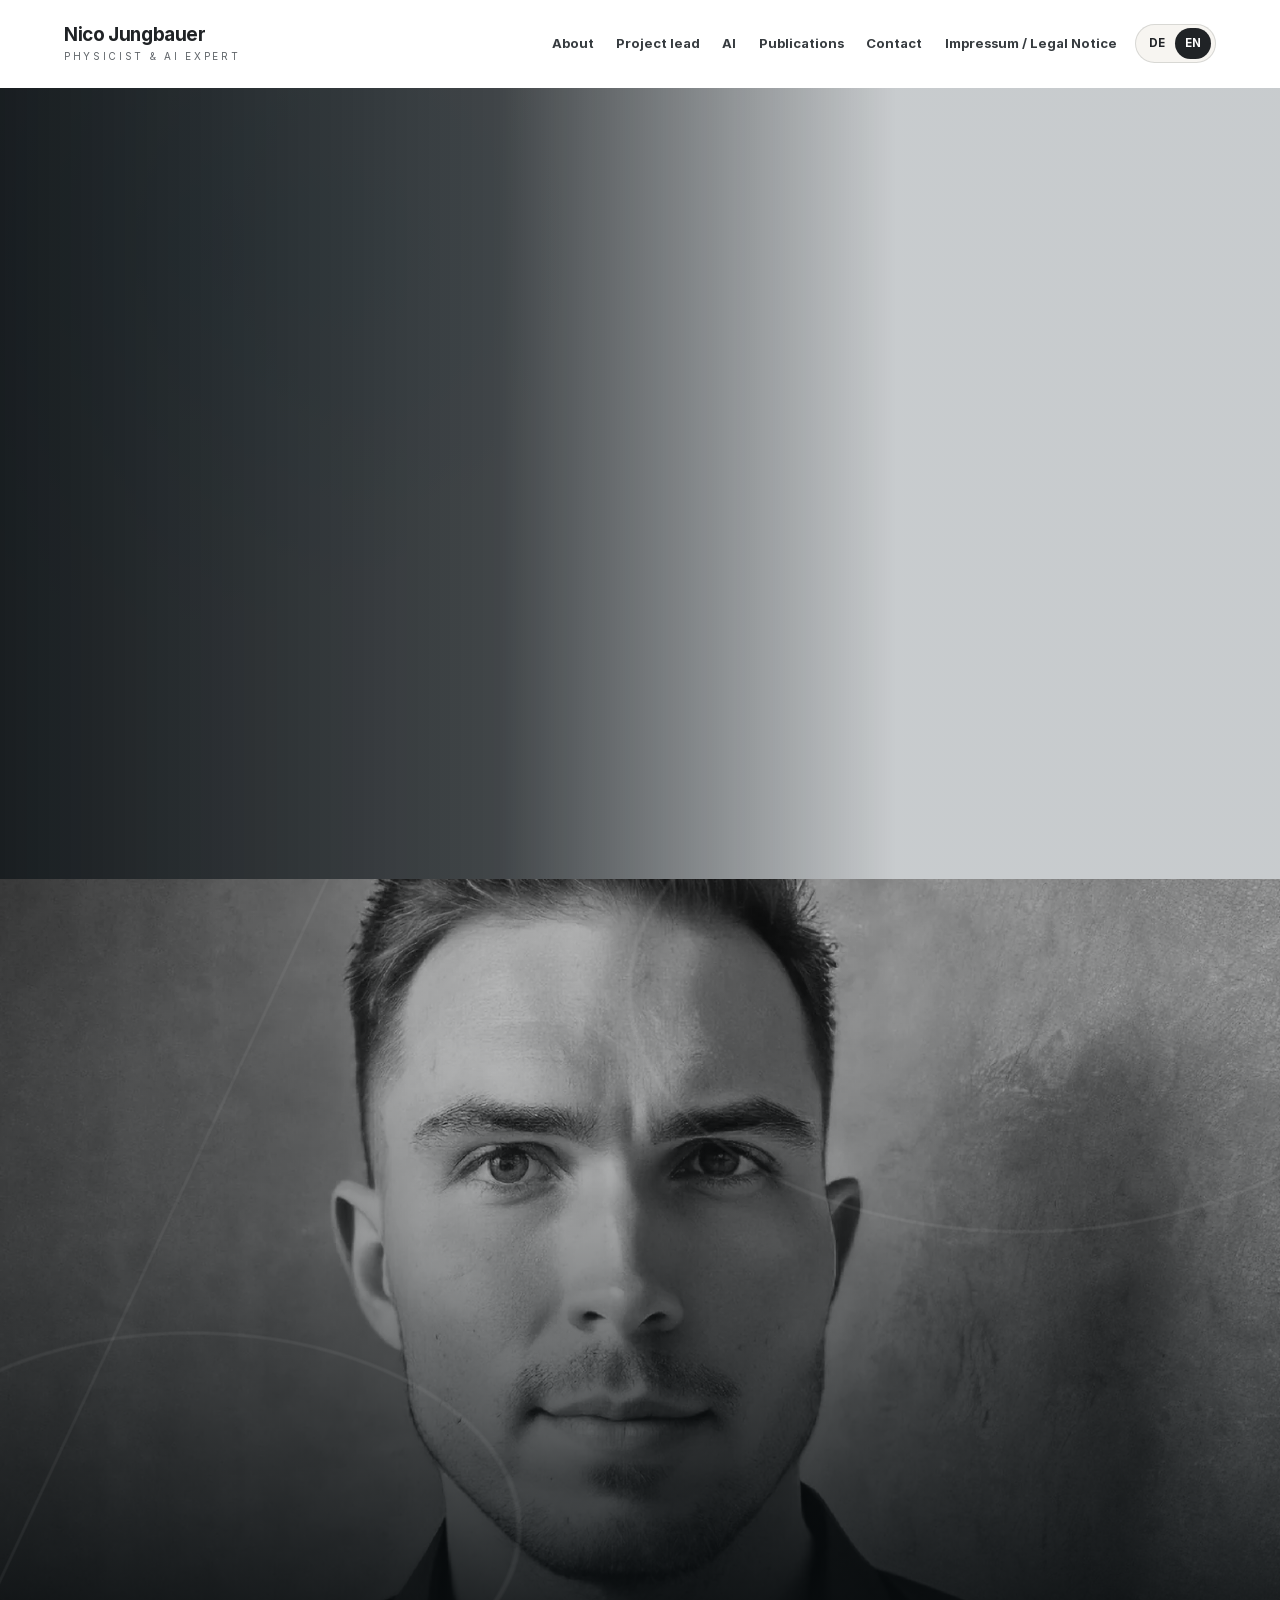
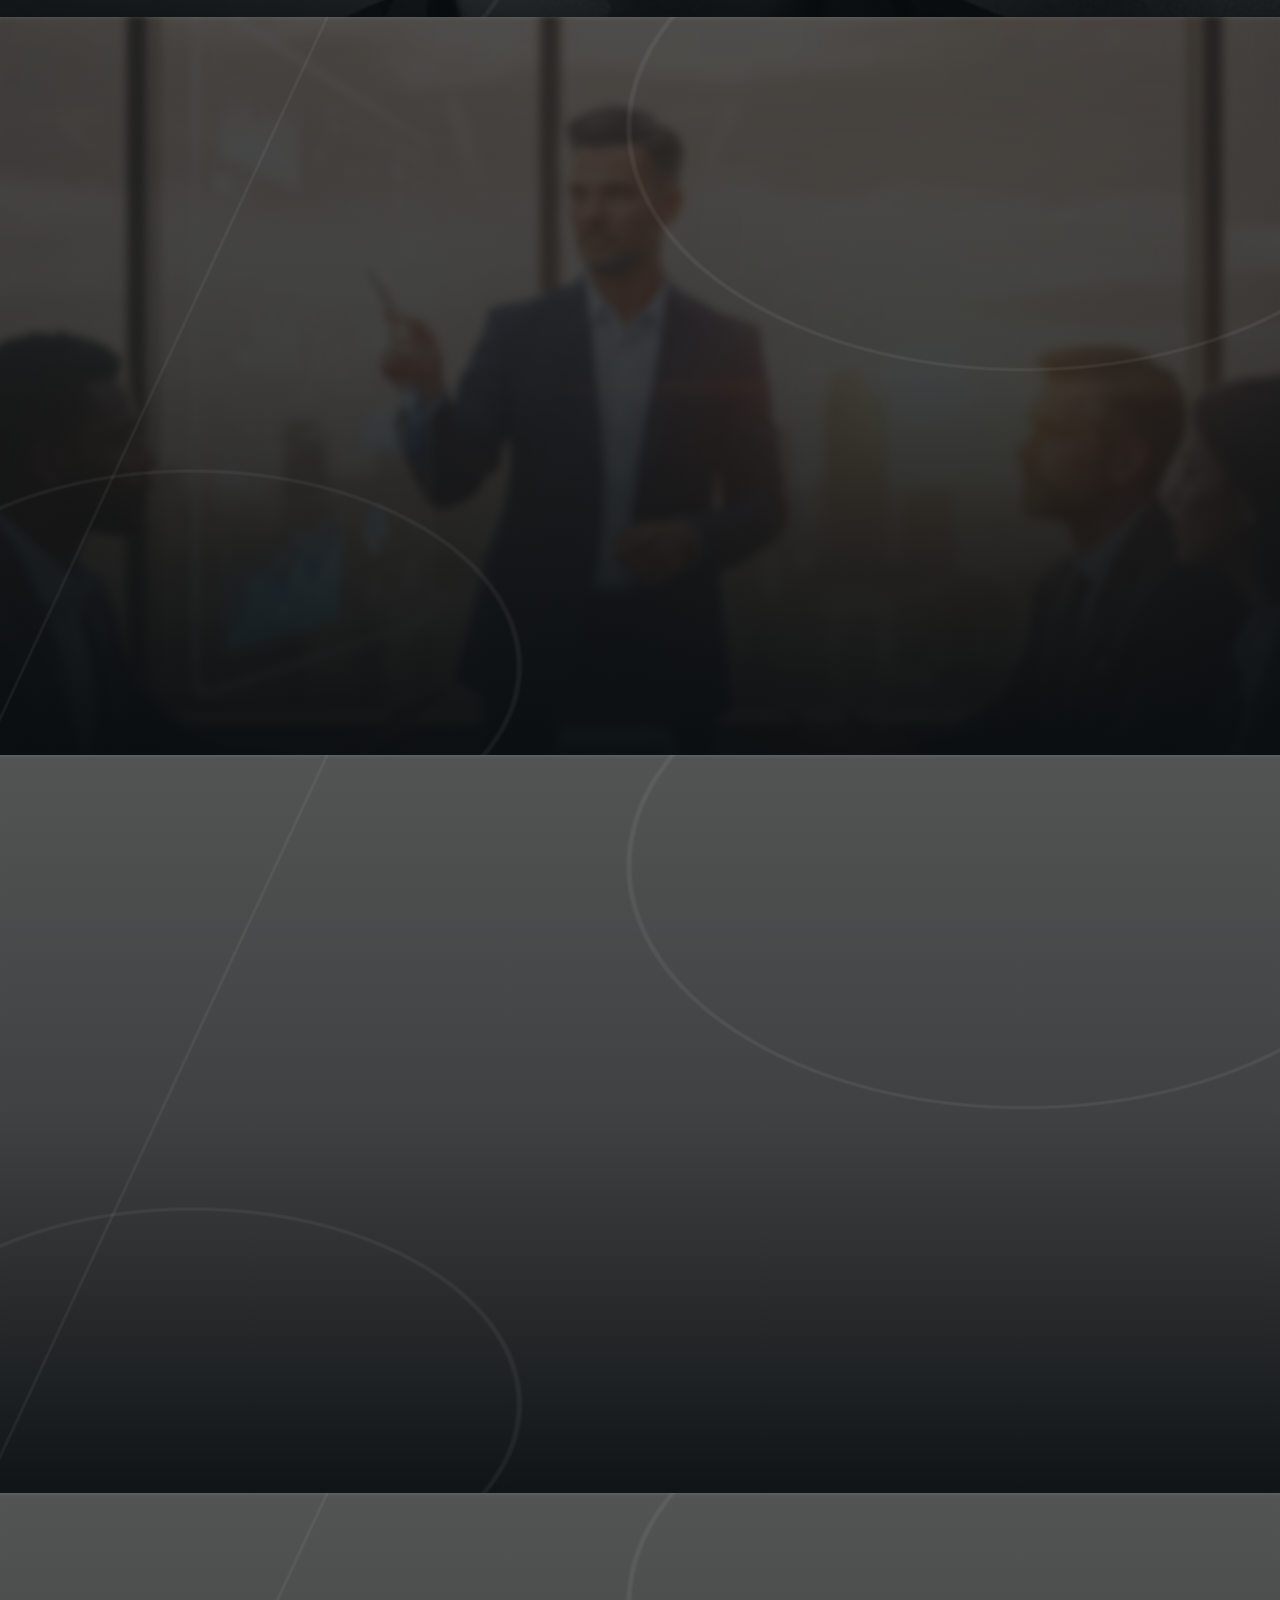
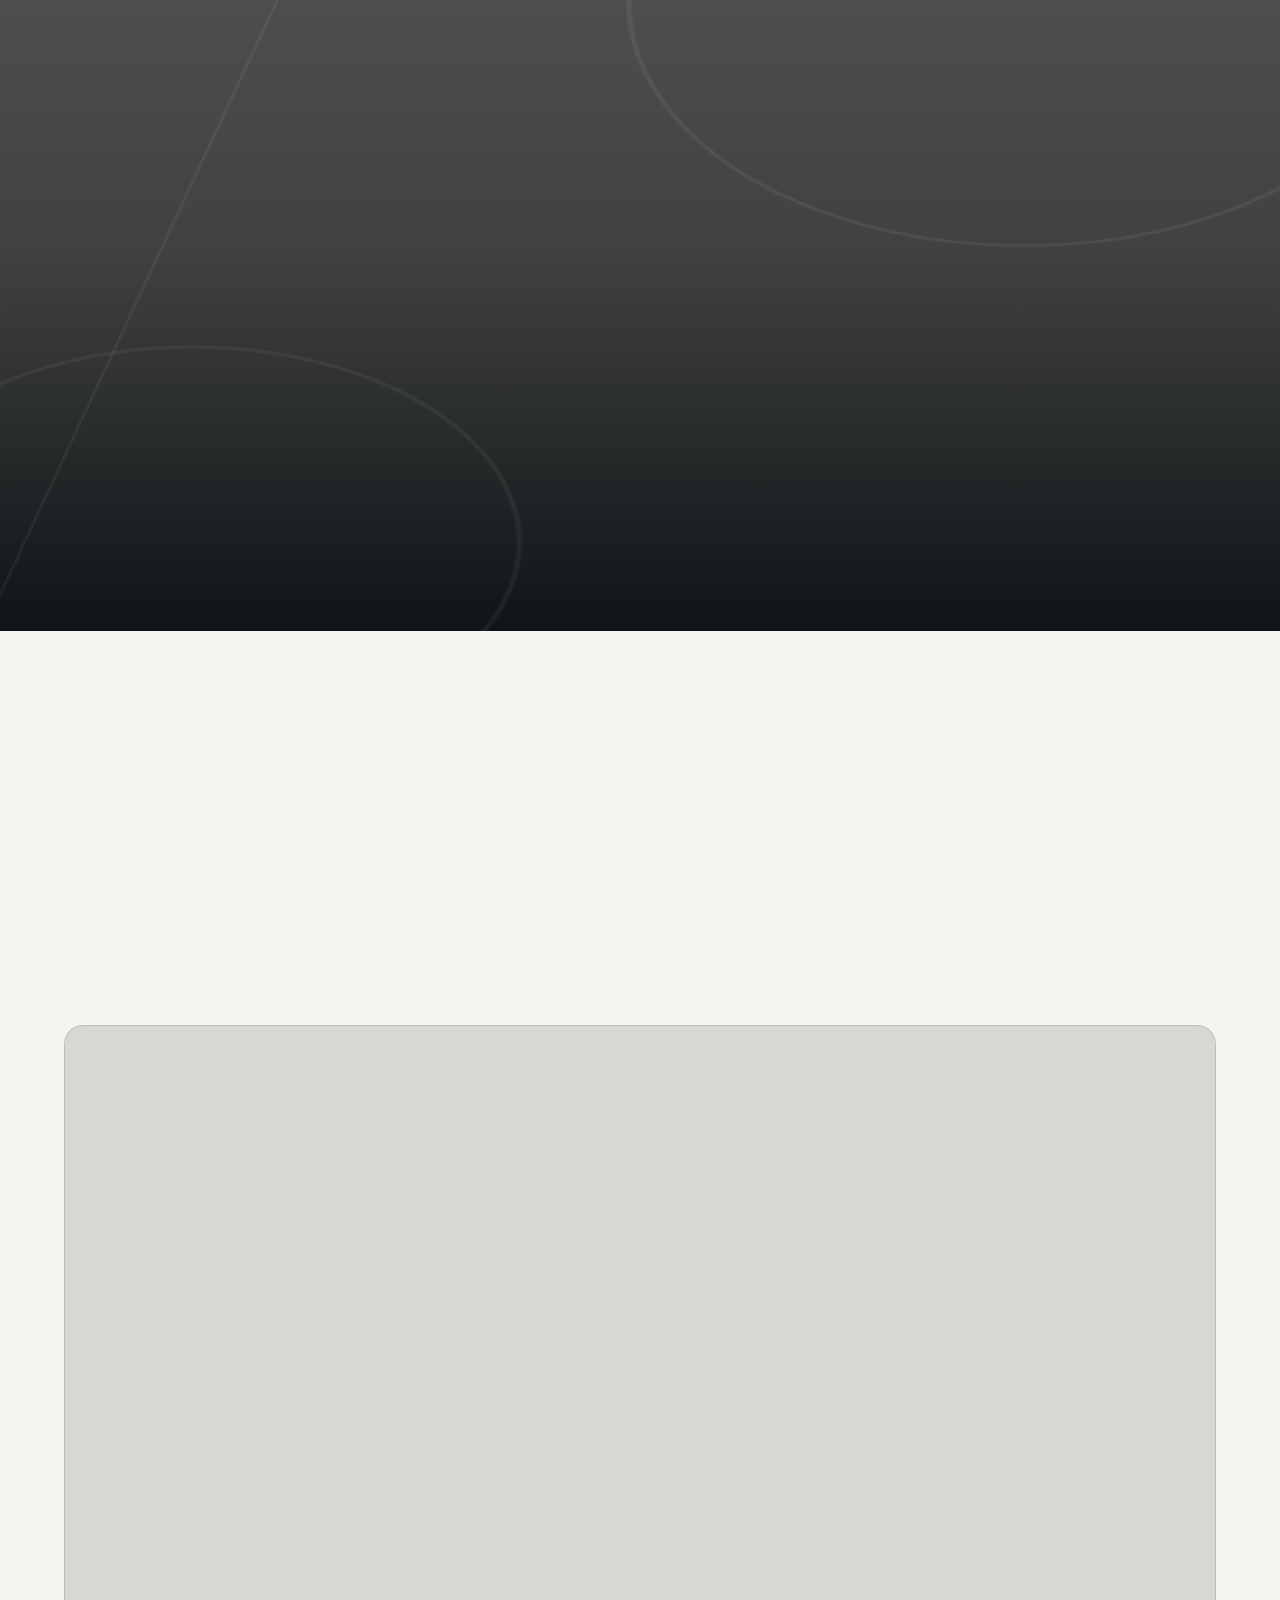
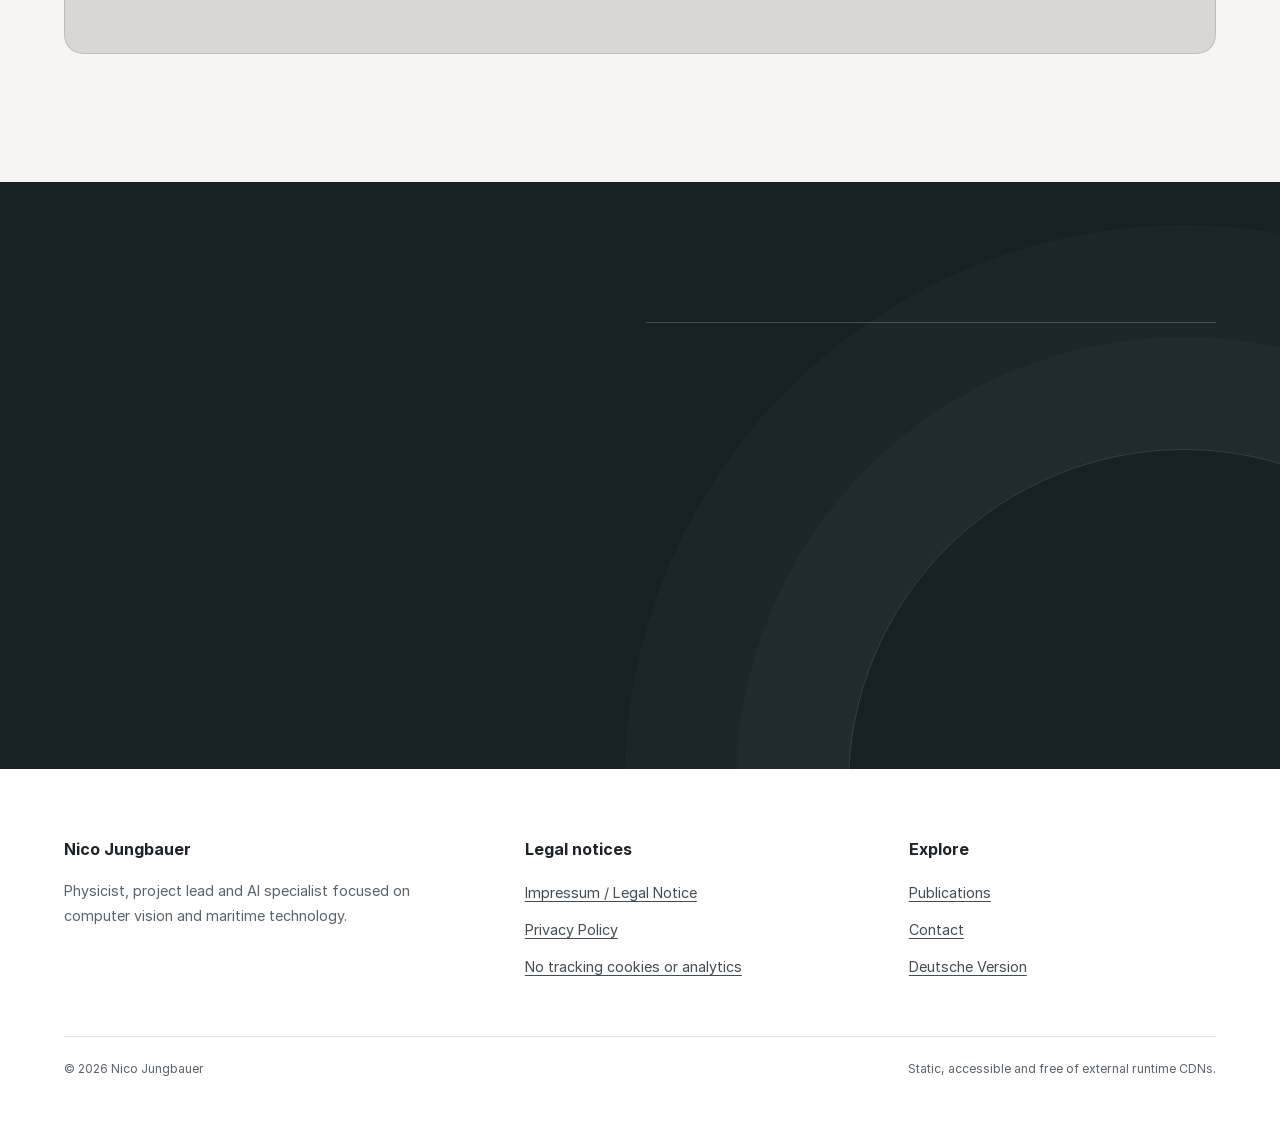
==== commit fbfeeeb3: "Drei Bildmotive dauerhaft weichzeichnen" ====
--- a/en/index.html
+++ b/en/index.html
@@ -48,7 +48,7 @@
       type="image/webp"
       media="(min-width: 769px)"
     >
-    <link rel="stylesheet" href="../assets/css/styles.css?v=20260809-carrd">
+    <link rel="stylesheet" href="../assets/css/styles.css?v=20260809-blur">
     <script src="../assets/js/main.js?v=20260809-carrd" defer></script>
     <title>Nico Jungbauer | Physicist, Project Lead &amp; AI Specialist</title>
   </head>
--- a/assets/css/styles.css
+++ b/assets/css/styles.css
@@ -935,6 +935,11 @@
 .js .reveal.is-visible {
   opacity: 1;
   transform: none;
+}
+
+.panel-media--focus-reveal {
+  filter: blur(0.25rem);
+  transform: scale(1.015);
 }
 
 .js .panel-media--focus-reveal::after {
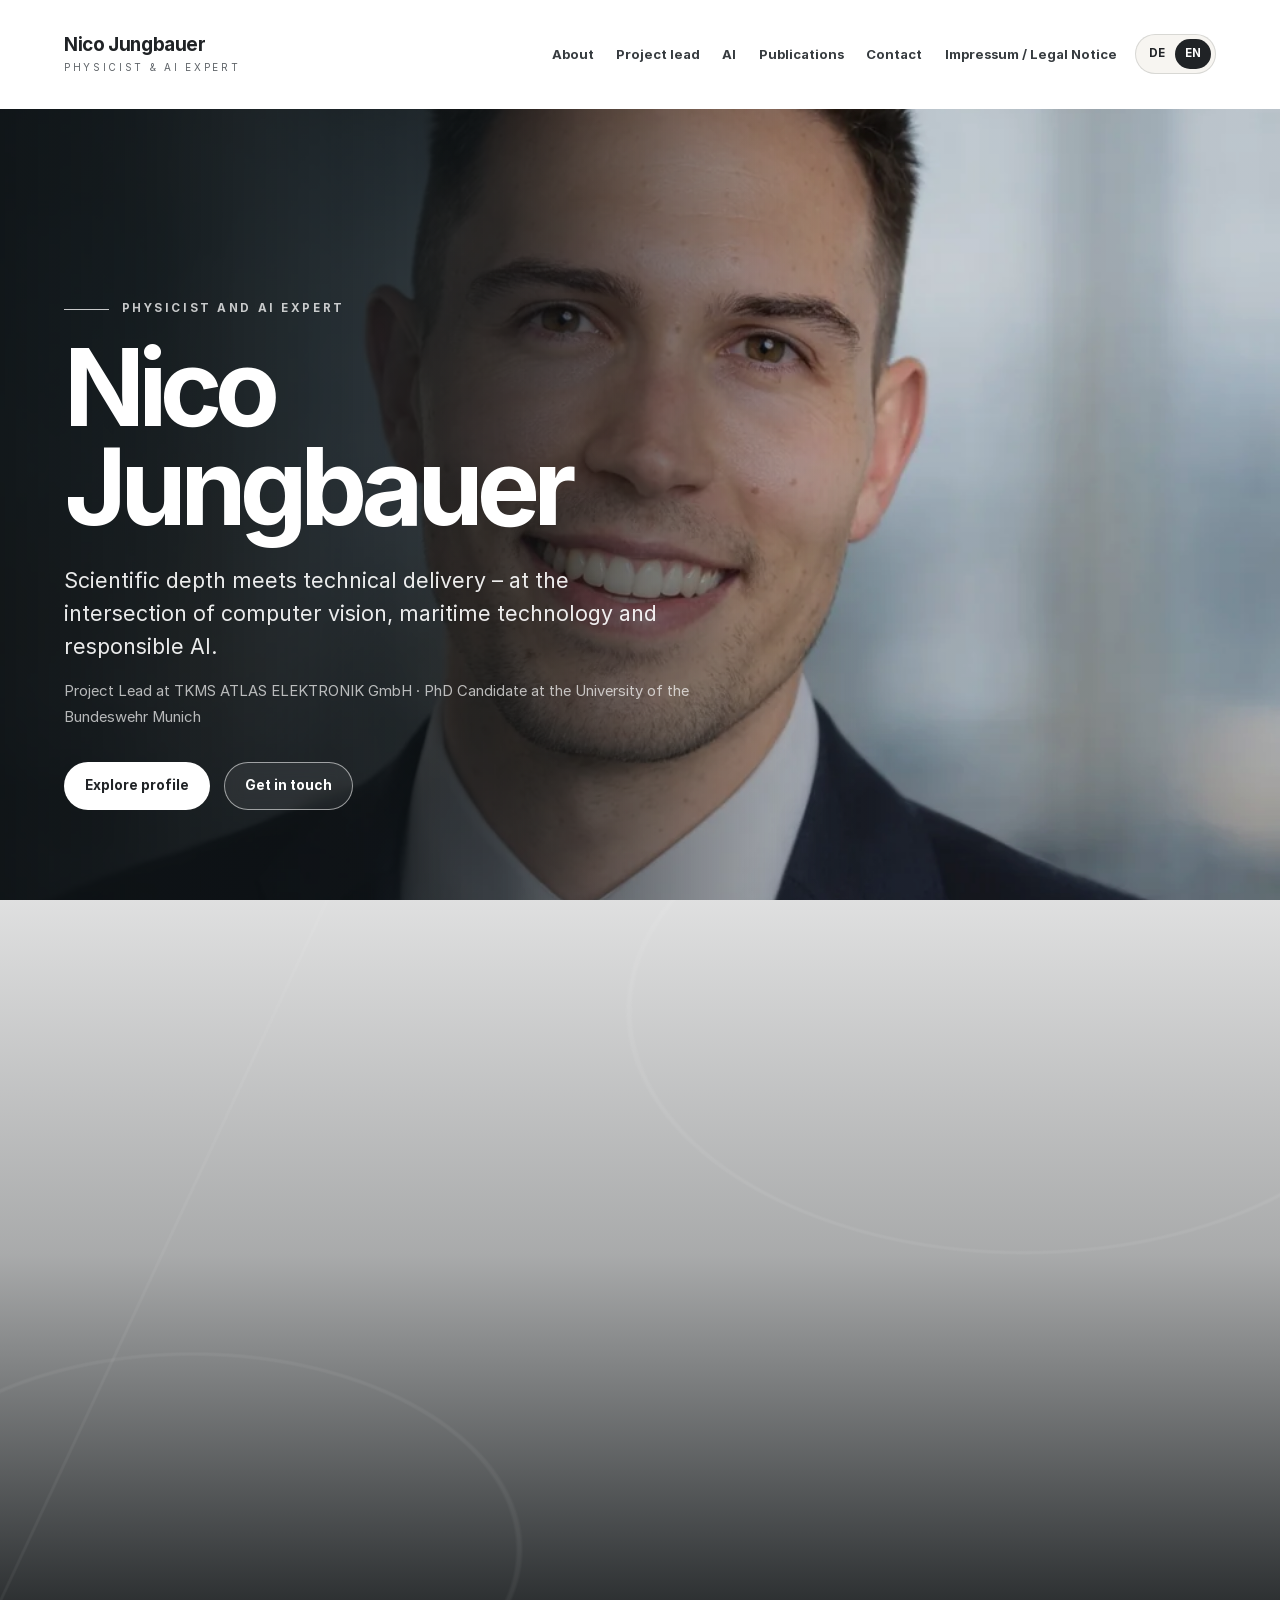
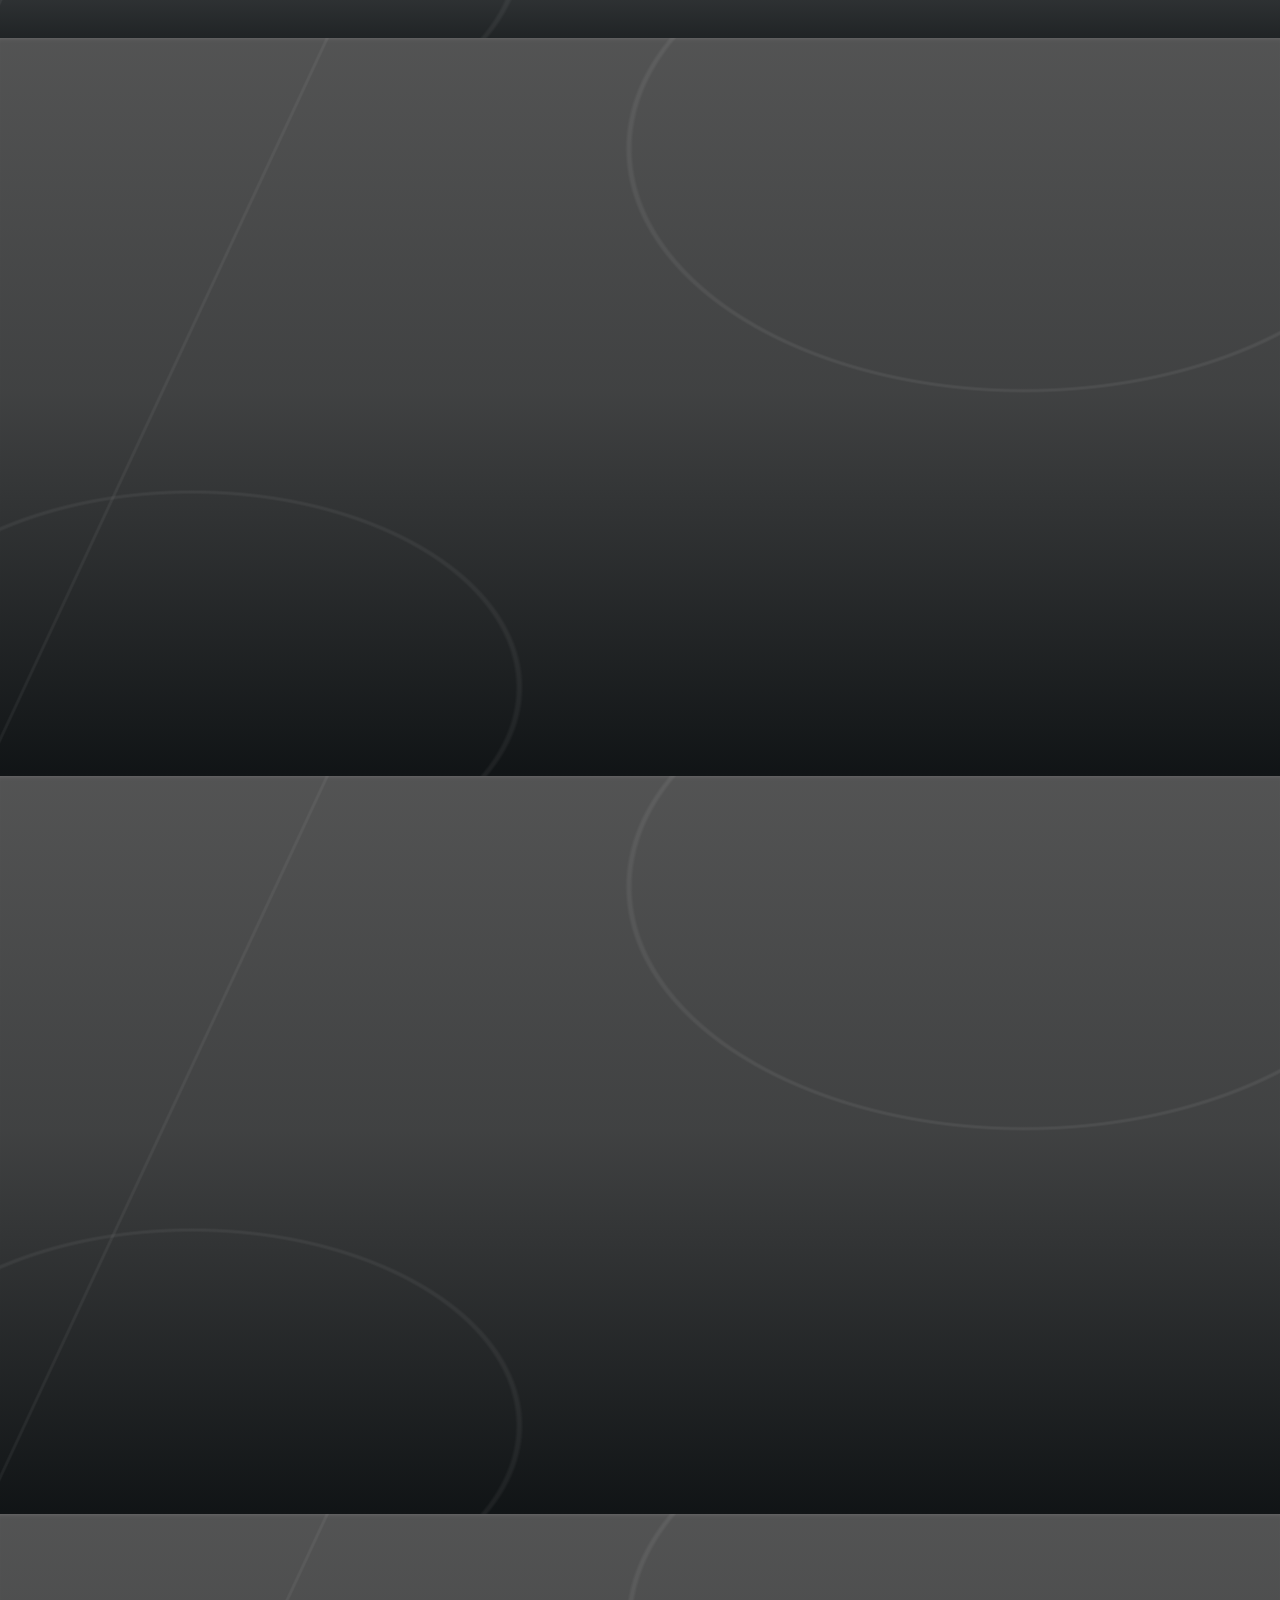
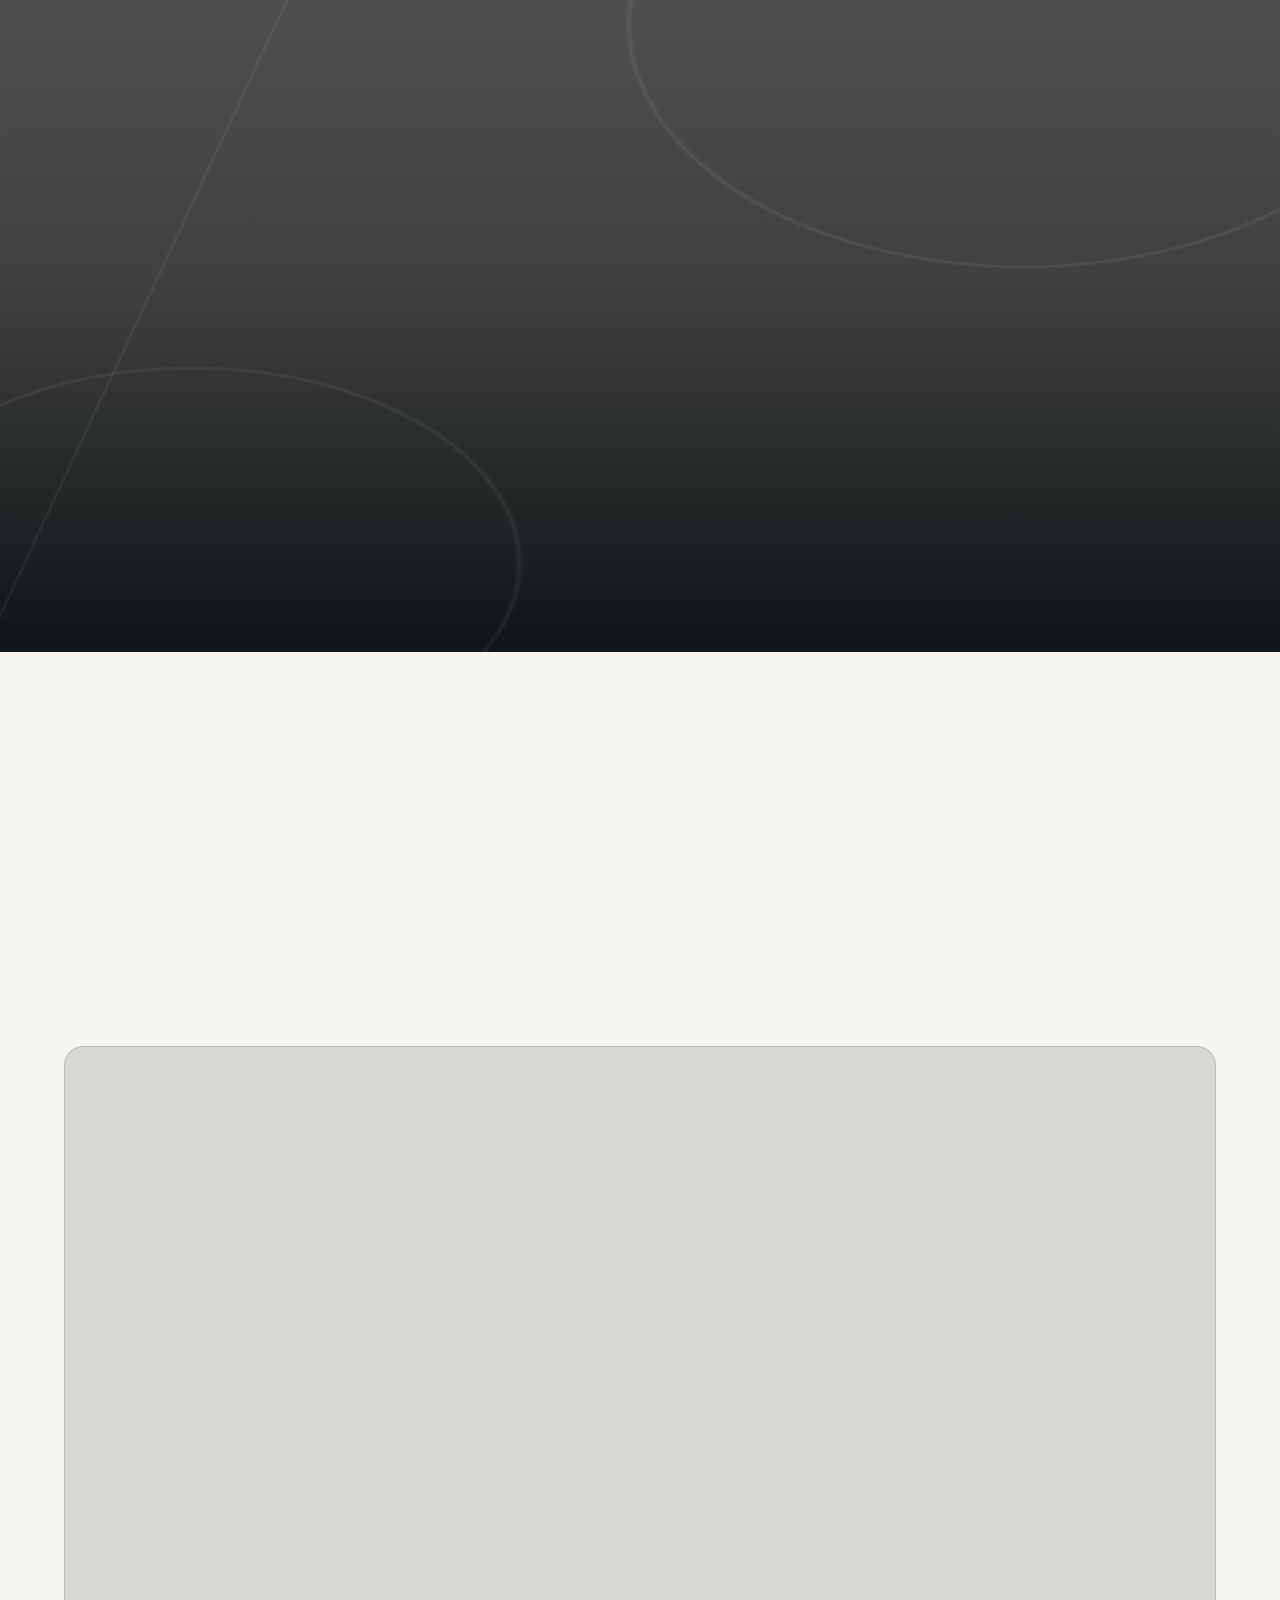
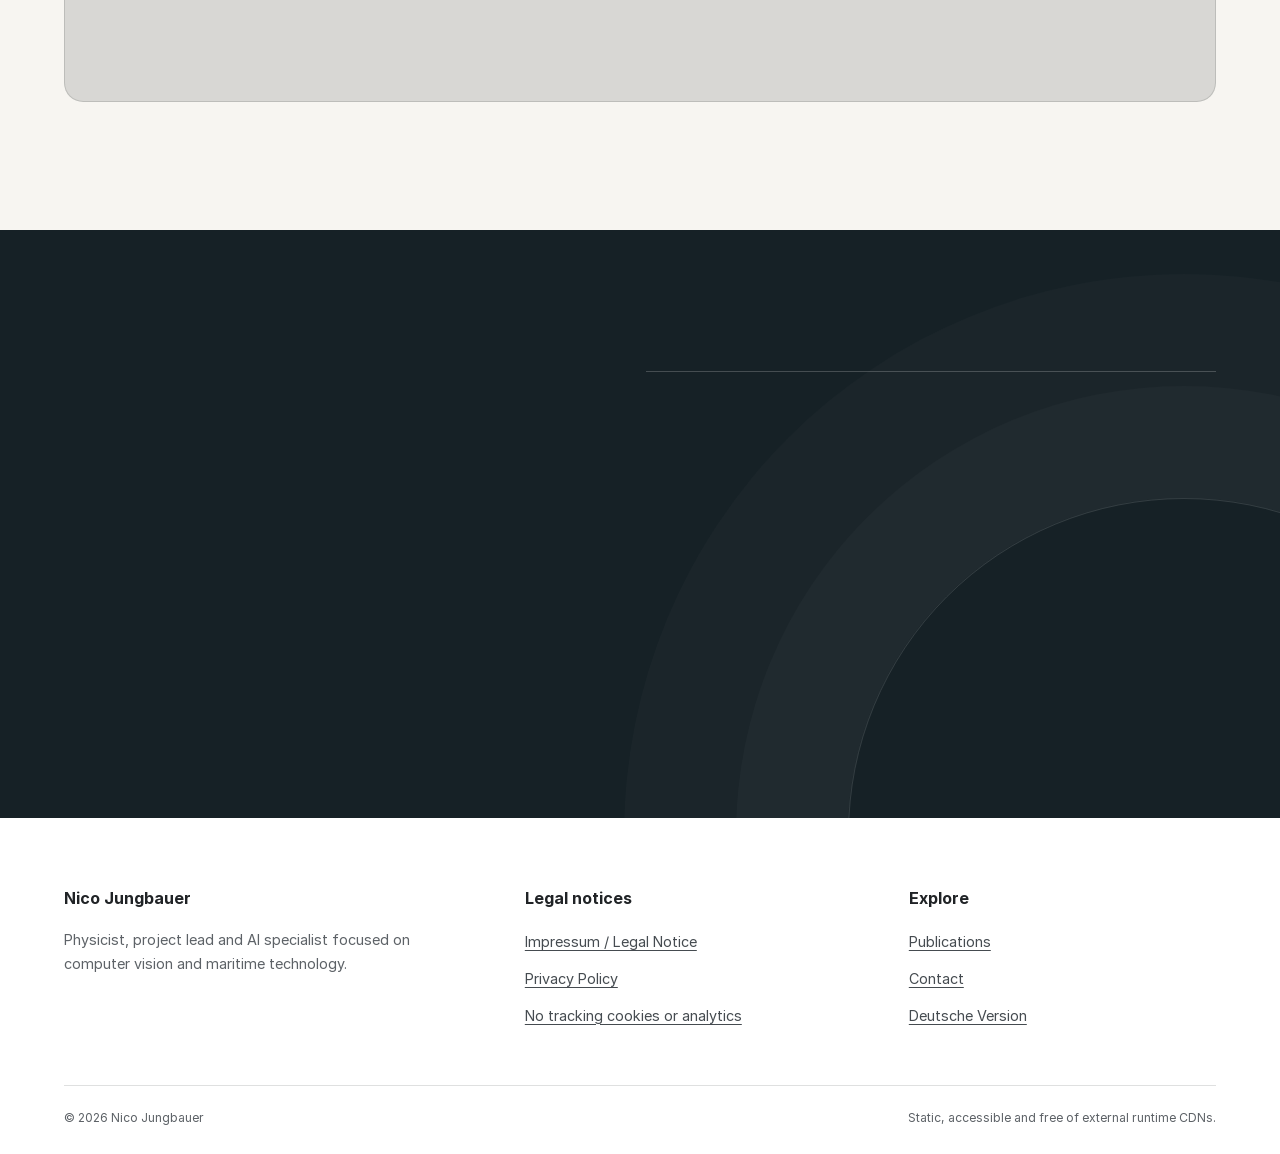
==== commit d1436b7b: "Update profile and five pending patent applications" ====
--- a/en/index.html
+++ b/en/index.html
@@ -48,7 +48,7 @@
       type="image/webp"
       media="(min-width: 769px)"
     >
-    <link rel="stylesheet" href="../assets/css/styles.css?v=20260809-blur">
+    <link rel="stylesheet" href="../assets/css/styles.css?v=20261030-publications">
     <script src="../assets/js/main.js?v=20260809-carrd" defer></script>
     <title>Nico Jungbauer | Physicist, Project Lead &amp; AI Specialist</title>
   </head>
@@ -154,8 +154,8 @@
             <p class="section-index">01 · Profile</p>
             <h2 class="panel-title" id="about-title">About Me</h2>
             <p class="panel-text">
-              Project Lead @ TKMS ATLAS ELEKTRONIK GmbH · PhD Candidate @ UniBw Munich
-              (Computer Vision).
+              My focus is on leading interdisciplinary research projects and developing maritime
+              AI systems – from technical concepts to coordinating teams and project partners.
             </p>
           </div>
         </div>
@@ -273,14 +273,23 @@
 
           <div class="publication-grid reveal">
             <article class="publication-card">
-              <span class="publication-card__type">Patents</span>
-              <h3 class="publication-card__title">Four patent applications filed</h3>
+              <span class="publication-card__type">Patent applications</span>
+              <h3 class="publication-card__title">Five patent applications filed</h3>
               <div class="publication-card__meta">
-                <span>
-                  Substantial personal inventive contribution to all four; two underlying
-                  inventions developed independently · not yet granted
-                </span>
+                <span>All five pending, not yet granted · sole inventor on two applications</span>
               </div>
+              <details class="patent-details">
+                <summary>Topics of the five applications</summary>
+                <ul>
+                  <li>Autonomous underwater vehicle for object detection and identification
+                    (with L. Daibert)</li>
+                  <li>Signal processing unit for object classification (sole inventor)</li>
+                  <li>Method and apparatus for maritime object classification (sole inventor)</li>
+                  <li>Assistance system for risk assessment of semi-autonomous watercraft
+                    (with M. Tepe)</li>
+                  <li>AI weighted Training (with M. El Yahyaoui)</li>
+                </ul>
+              </details>
             </article>
 
             <a
@@ -294,7 +303,8 @@
                 Maritime vision datasets for autonomous navigation: A comparative analysis
               </h3>
               <div class="publication-card__meta">
-                <span>Maritime Technology and Research</span>
+                <span>N. Jungbauer, H. Huang, H. Mayer<br>
+                  Maritime Technology and Research 7(4), 277976 · 2025</span>
                 <span class="publication-card__arrow" aria-hidden="true">↗</span>
               </div>
               <span class="visually-hidden">Opens in a new tab</span>
@@ -312,7 +322,8 @@
                 Perturbations for Maritime Object Detection
               </h3>
               <div class="publication-card__meta">
-                <span>GCPR / VMV</span>
+                <span>N. Jungbauer et al.<br>
+                  GCPR 2026 · Main Track · accepted for publication</span>
                 <span class="publication-card__arrow" aria-hidden="true">↗</span>
               </div>
               <span class="visually-hidden">Opens in a new tab</span>
--- a/assets/css/styles.css
+++ b/assets/css/styles.css
@@ -614,6 +614,27 @@
   font-size: 1.35rem;
   line-height: 1;
   transition: transform 180ms ease;
+}
+
+.patent-details {
+  margin-top: 1.2rem;
+  color: var(--ink-soft);
+  font-size: 0.88rem;
+}
+
+.patent-details summary {
+  color: var(--accent);
+  font-weight: 700;
+  cursor: pointer;
+}
+
+.patent-details ul {
+  margin: 1rem 0 0;
+  padding-left: 1.2rem;
+}
+
+.patent-details li + li {
+  margin-top: 0.65rem;
 }
 
 a.publication-card:hover .publication-card__arrow {
